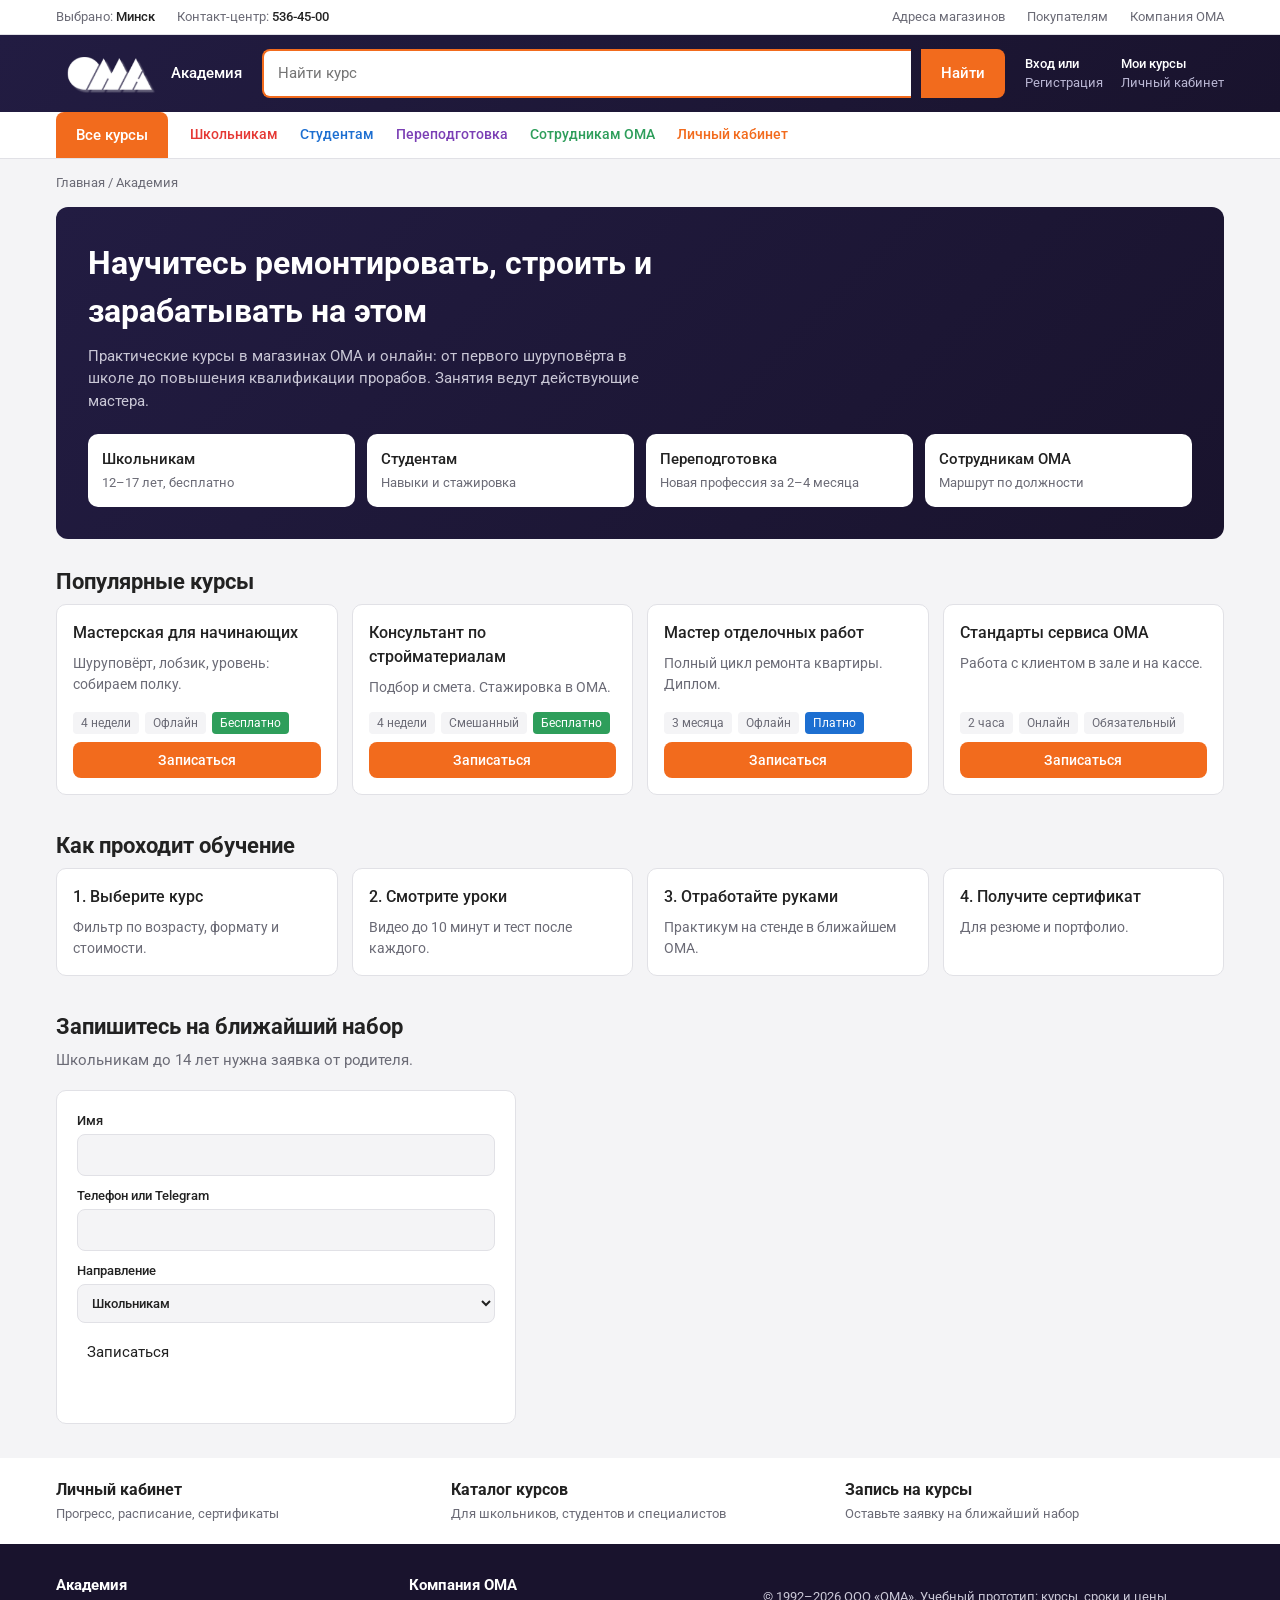
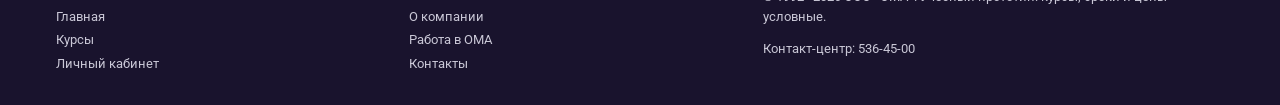
==== index.html @ 62670c57 "Add files via upload" ====
<!DOCTYPE html>
<html lang="ru">
<head>
<meta charset="utf-8">
<meta name="viewport" content="width=device-width, initial-scale=1, viewport-fit=cover">
<meta name="theme-color" content="#19132D">
<title>Главная · ОМА Академия</title>
<link href="https://fonts.googleapis.com/css2?family=Roboto:wght@400;500;700&display=swap" rel="stylesheet">
<link rel="stylesheet" href="style.css">
</head>
<body>
<div class="top"><div class="container"><span>Выбрано: <b>Минск</b></span><span>Контакт-центр: <b>536-45-00</b></span><a class="r" href="#">Адреса магазинов</a><a href="#">Покупателям</a><a href="#">Компания ОМА</a></div></div>
<div class="mid"><div class="container">
  <a class="logo" href="index.html" aria-label="ОМА Академия"><img src="logo.png" alt="ОМА"><span>Академия</span></a>
  <form class="search" role="search"><input id="q" type="search" placeholder="Найти курс" aria-label="Найти курс"><button type="submit">Найти</button></form>
  <div class="acc"><a href="cabinet.html"><b>Вход или</b>Регистрация</a><a href="cabinet.html"><b>Мои курсы</b>Личный кабинет</a></div>
</div></div>
<nav class="bar" aria-label="Разделы"><div class="container">
<a class="catalog" href="courses.html">Все курсы</a>
<a class="m red" href="courses.html?g=teen">Школьникам</a>
<a class="m blue" href="courses.html?g=student">Студентам</a>
<a class="m purple" href="courses.html?g=pro">Переподготовка</a>
<a class="m green" href="courses.html?g=team">Сотрудникам ОМА</a>
<a class="m dorange" href="cabinet.html">Личный кабинет</a></div></nav>


<main class="container">
<div class="crumbs"><a href="index.html">Главная</a> / <span>Академия</span></div>

 <div class="hero"><h1>Научитесь ремонтировать, строить и зарабатывать на этом</h1>
 <p>Практические курсы в магазинах ОМА и онлайн: от первого шуруповёрта в школе до повышения квалификации прорабов. Занятия ведут действующие мастера.</p>
 <div class="tiles">
  <a class="tile" href="courses.html?g=teen"><b>Школьникам</b><span>12–17 лет, бесплатно</span></a>
  <a class="tile" href="courses.html?g=student"><b>Студентам</b><span>Навыки и стажировка</span></a>
  <a class="tile" href="courses.html?g=pro"><b>Переподготовка</b><span>Новая профессия за 2–4 месяца</span></a>
  <a class="tile" href="courses.html?g=team"><b>Сотрудникам ОМА</b><span>Маршрут по должности</span></a>
 </div></div>
 <div class="sec"><h2 class="s">Популярные курсы</h2><div class="grid" id="popular"></div></div>
 <div class="sec"><h2 class="s">Как проходит обучение</h2><div class="grid">
  <div class="card"><h3>1. Выберите курс</h3><p>Фильтр по возрасту, формату и стоимости.</p></div>
  <div class="card"><h3>2. Смотрите уроки</h3><p>Видео до 10 минут и тест после каждого.</p></div>
  <div class="card"><h3>3. Отработайте руками</h3><p>Практикум на стенде в ближайшем ОМА.</p></div>
  <div class="card"><h3>4. Получите сертификат</h3><p>Для резюме и портфолио.</p></div></div></div>
 <div class="sec" id="apply"><h2 class="s">Запишитесь на ближайший набор</h2><p class="lead">Школьникам до 14 лет нужна заявка от родителя.</p>
  <form class="box" id="f" style="max-width:460px;padding:20px">
   <label>Имя<input required autocomplete="given-name"></label>
   <label>Телефон или Telegram<input required autocomplete="tel"></label>
   <label>Направление<select><option>Школьникам</option><option>Студентам</option><option>Переподготовка</option><option>Сотрудникам ОМА</option></select></label>
   <button class="btn" type="submit">Записаться</button><p class="note" id="note" role="status"></p></form></div>

</main>
<div class="promo"><div class="container">
 <a href="cabinet.html"><b>Личный кабинет</b><span>Прогресс, расписание, сертификаты</span></a>
 <a href="courses.html"><b>Каталог курсов</b><span>Для школьников, студентов и специалистов</span></a>
 <a href="index.html#apply"><b>Запись на курсы</b><span>Оставьте заявку на ближайший набор</span></a></div></div>
<footer><div class="container">
 <div><h3>Академия</h3><a href="index.html">Главная</a><a href="courses.html">Курсы</a><a href="cabinet.html">Личный кабинет</a></div>
 <div><h3>Компания ОМА</h3><a href="#">О компании</a><a href="#">Работа в ОМА</a><a href="#">Контакты</a></div>
 <div><p>© 1992–2026 ООО «ОМА». Учебный прототип: курсы, сроки и цены условные.</p><p>Контакт-центр: 536-45-00</p></div></div></footer>


<script src="config.js"></script>
<script src="data.js"></script>
<script src="auth.js"></script>
<script src="main.js"></script>
</body>
</html>
---- style.css ----
:root{--bg:#f4f4f6;--surface:#fff;--ink:#222;--muted:#6b6b76;--line:#e1e1e6;--brand:#19132d;--orange:#f26b1d;--orange-ink:#fff;--blue:#1d6fd1;--green:#2e9e5b;--red:#e53935;--purple:#7b3fb5;
box-sizing:border-box;padding-top:env(safe-area-inset-top,0px);padding-bottom:env(safe-area-inset-bottom,0px)}
@media (prefers-color-scheme:dark){:root:not([data-theme="light"]){--bg:#14121d;--surface:#1d1a2a;--ink:#eeeef2;--muted:#a09fb0;--line:#35314a;--blue:#5aa2f0;--green:#4cc486;--red:#ff6b66;--purple:#b98af0;color-scheme:dark}}
:root[data-theme="dark"]{--bg:#14121d;--surface:#1d1a2a;--ink:#eeeef2;--muted:#a09fb0;--line:#35314a;--blue:#5aa2f0;--green:#4cc486;--red:#ff6b66;--purple:#b98af0;color-scheme:dark}
html{scroll-padding-top:env(safe-area-inset-top,0px)}
*,*::before,*::after{box-sizing:border-box}
body{margin:0;background:var(--bg);color:var(--ink);font:400 15px/1.5 Roboto,Arial,sans-serif}
a{color:inherit;text-decoration:none}
:focus-visible{outline:3px solid var(--orange);outline-offset:2px}
.container{max-width:1200px;margin:0 auto;padding:0 16px}
.top{background:var(--surface);border-bottom:1px solid var(--line);font-size:13px;color:var(--muted)}
.top .container{display:flex;gap:22px;align-items:center;height:34px;overflow:hidden;white-space:nowrap}
.top b{color:var(--ink);font-weight:500}.top .r{margin-left:auto}
.mid{background:linear-gradient(135deg,#221c42,#19132d);color:#fff}.mid .acc{color:#b9b6d3}.mid .acc b{color:#fff}.mid .logo span{color:#fff}.logo img{display:block;height:48px;width:auto}
.mid .container{display:flex;align-items:center;gap:20px;padding-top:14px;padding-bottom:14px}
.logo{display:flex;align-items:center;gap:8px;font-weight:700;font-size:24px;color:var(--brand)}
@media (prefers-color-scheme:dark){:root:not([data-theme="light"]) .logo{color:#fff}}
.logo b{background:var(--orange);color:#fff;padding:0 10px;border-radius:6px;letter-spacing:1px}
.logo span{font-size:15px;font-weight:500;color:var(--muted)}
.search{flex:1;display:flex;min-width:0}
.search input{flex:1;min-width:0;font:inherit;padding:11px 14px;border:2px solid var(--orange);border-right:0;border-radius:8px 0 0 8px;background:var(--surface);color:var(--ink)}
.search button{border:0;background:var(--orange);color:var(--orange-ink);padding:0 20px;border-radius:0 8px 8px 0;font:500 15px Roboto,sans-serif;cursor:pointer}
.acc{display:flex;gap:18px;font-size:13px;color:var(--muted);white-space:nowrap}
.acc b{display:block;color:var(--ink);font-weight:500}
.bar{background:var(--surface);border-bottom:1px solid var(--line)}
.bar .container{display:flex;align-items:center;gap:22px;overflow-x:auto;white-space:nowrap}
.catalog{background:var(--orange);color:var(--orange-ink);font-weight:500;padding:12px 20px;border-radius:8px 8px 0 0}
.bar a.m{padding:12px 0;font-weight:500;font-size:14px}
.red{color:var(--red)}.blue{color:var(--blue)}.green{color:var(--green)}.purple{color:var(--purple)}.dorange{color:var(--orange)}
.crumbs{padding:14px 0;color:var(--muted);font-size:13px}.crumbs a:hover{color:var(--orange)}
.layout{display:grid;grid-template-columns:260px 1fr;gap:24px;align-items:start}
.box{background:var(--surface);border:1px solid var(--line);border-radius:10px;padding:16px;margin-bottom:16px}
.box h2{font-size:16px;margin:0 0 8px;font-weight:700}
.box button,.box a{display:block;width:100%;text-align:left;font:inherit;background:none;border:0;border-radius:6px;padding:8px 10px;cursor:pointer;color:var(--ink)}
.box button:hover,.box a:hover{color:var(--orange)}
.box button[aria-selected="true"]{background:var(--orange);color:var(--orange-ink);font-weight:500}
h1{font-size:28px;margin:0 0 4px;font-weight:700}
h2.s{font-size:22px;margin:0 0 6px}
.lead{color:var(--muted);margin:0 0 18px;max-width:46em}
.grid{display:grid;grid-template-columns:repeat(auto-fill,minmax(230px,1fr));gap:14px;margin-bottom:34px}
.card{background:var(--surface);border:1px solid var(--line);border-radius:10px;padding:16px;display:flex;flex-direction:column;gap:8px;transition:box-shadow .15s}
.card:hover{box-shadow:0 4px 16px rgba(25,19,45,.15)}
.card h3{font-size:16px;margin:0;font-weight:500}
.card p{margin:0;color:var(--muted);font-size:14px}
.meta{display:flex;gap:6px;flex-wrap:wrap;margin-top:auto;padding-top:6px}
.tag{font-size:12px;background:var(--bg);border-radius:4px;padding:2px 8px;color:var(--muted)}
.tag.f{background:var(--green);color:#fff}.tag.p{background:var(--blue);color:#fff}
.btn{display:inline-block;text-align:center;background:var(--orange);color:var(--orange-ink);font:500 14px Roboto,sans-serif;border:0;border-radius:8px;padding:10px 18px;cursor:pointer}
.btn.blue{background:var(--blue);color:#fff}
.split{display:grid;grid-template-columns:1fr 1fr;gap:16px;margin-bottom:34px}
.path{list-style:none;margin:10px 0 0;padding:0}
.path li{display:flex;gap:10px;align-items:center;padding:9px 0;border-top:1px solid var(--line)}
.path .d{width:18px;height:18px;border-radius:50%;border:2px solid var(--line);flex:none}
.done .d{background:var(--green);border-color:var(--green)}.now .d{border-color:var(--orange);background:var(--orange)}
.path .tag{margin-left:auto}
.bar2{height:8px;background:var(--line);border-radius:4px;overflow:hidden;margin-top:8px}.bar2 i{display:block;width:50%;height:100%;background:var(--green)}
form{display:grid;gap:10px}label{display:grid;gap:4px;font-size:13px;font-weight:500}
input,select{font:inherit;padding:10px;border:1px solid var(--line);border-radius:8px;background:var(--bg);color:var(--ink)}
.note{margin:0;color:var(--green);min-height:1.4em}
.promo{background:var(--surface);margin-top:30px;padding:20px 0}
.promo .container{display:grid;grid-template-columns:repeat(3,1fr);gap:16px}
.promo a{display:block}.promo b{display:block;font-size:16px}.promo span{color:var(--muted);font-size:13px}.promo a:hover b{color:var(--orange)}
footer{background:var(--brand);color:#c9c7d6;padding:30px 0;font-size:13px}
footer .container{display:grid;grid-template-columns:1fr 1fr 1.4fr;gap:24px}
footer h3{color:#fff;font-size:15px;margin:0 0 8px}footer a{display:block;padding:2px 0}footer a:hover{color:var(--orange)}
@media (max-width:860px){.layout,.split,footer .container,.promo .container{grid-template-columns:1fr}.acc,.top .r{display:none}.aside{display:flex;overflow-x:auto;gap:8px}.aside .box{margin:0;flex:none}}
.hero{background:linear-gradient(135deg,#221c42,#19132d);color:#fff;border-radius:12px;padding:32px;margin-bottom:26px}
.hero h1{font-size:32px;max-width:18em}.hero p{color:#c9c7d6;max-width:38em;margin:10px 0 0}
.tiles{display:grid;grid-template-columns:repeat(4,1fr);gap:12px;margin-top:22px}
.tile{background:var(--surface);color:var(--ink);border:0;border-radius:10px;padding:14px;text-align:left;cursor:pointer;font:inherit}
.tile b{display:block;font-weight:500}.tile span{font-size:13px;color:var(--muted)}.tile:hover b{color:var(--orange)}
.stats{display:grid;grid-template-columns:repeat(3,1fr);gap:14px;margin-bottom:16px}
.stat{background:var(--surface);border:1px solid var(--line);border-radius:10px;padding:16px}.stat b{display:block;font-size:28px}.stat span{color:var(--muted);font-size:13px}
.row{padding:10px 0;border-top:1px solid var(--line)}.row:first-of-type{border-top:0}.row div{display:flex;justify-content:space-between;gap:10px}
table{width:100%;border-collapse:collapse}td,th{text-align:left;padding:9px 6px;border-top:1px solid var(--line);font-size:14px}th{color:var(--muted);font-weight:500;border-top:0}
.box select{width:100%}.sec{margin-bottom:34px}[hidden]{display:none!important}
@media (max-width:860px){.tiles{grid-template-columns:1fr 1fr}.stats{grid-template-columns:1fr}.hero{padding:22px}.hero h1{font-size:24px}}
.tile{display:block}.box a[aria-selected="true"]{background:var(--orange);color:var(--orange-ink);font-weight:500}
dialog.auth{border:0;border-radius:12px;padding:0;width:min(420px,calc(100% - 24px));background:var(--surface);color:var(--ink)}
dialog.auth::backdrop{background:rgba(25,19,45,.65)}
.auth-tabs{display:flex;border-bottom:1px solid var(--line)}
.auth-tabs button{flex:1;padding:16px;border:0;border-bottom:3px solid transparent;background:none;font:500 15px Roboto,Arial,sans-serif;color:var(--muted);cursor:pointer}
.auth-tabs button[aria-selected="true"]{color:var(--ink);border-bottom-color:var(--orange)}
.auth-body{display:grid;gap:12px;padding:22px;position:relative}
.auth-x{position:absolute;top:-44px;right:10px;border:0;background:none;font-size:26px;line-height:1;color:var(--muted);cursor:pointer}
.auth-msg{margin:0;color:var(--muted);font-size:14px}.auth-msg:empty{display:none}
.auth-err{margin:0;min-height:1.3em;color:var(--red);font-size:14px}
label.chk{display:flex;align-items:flex-start;gap:8px;font-weight:400;font-size:13px}label.chk input{width:auto;margin-top:2px}
.btn[disabled]{opacity:.6;cursor:wait}
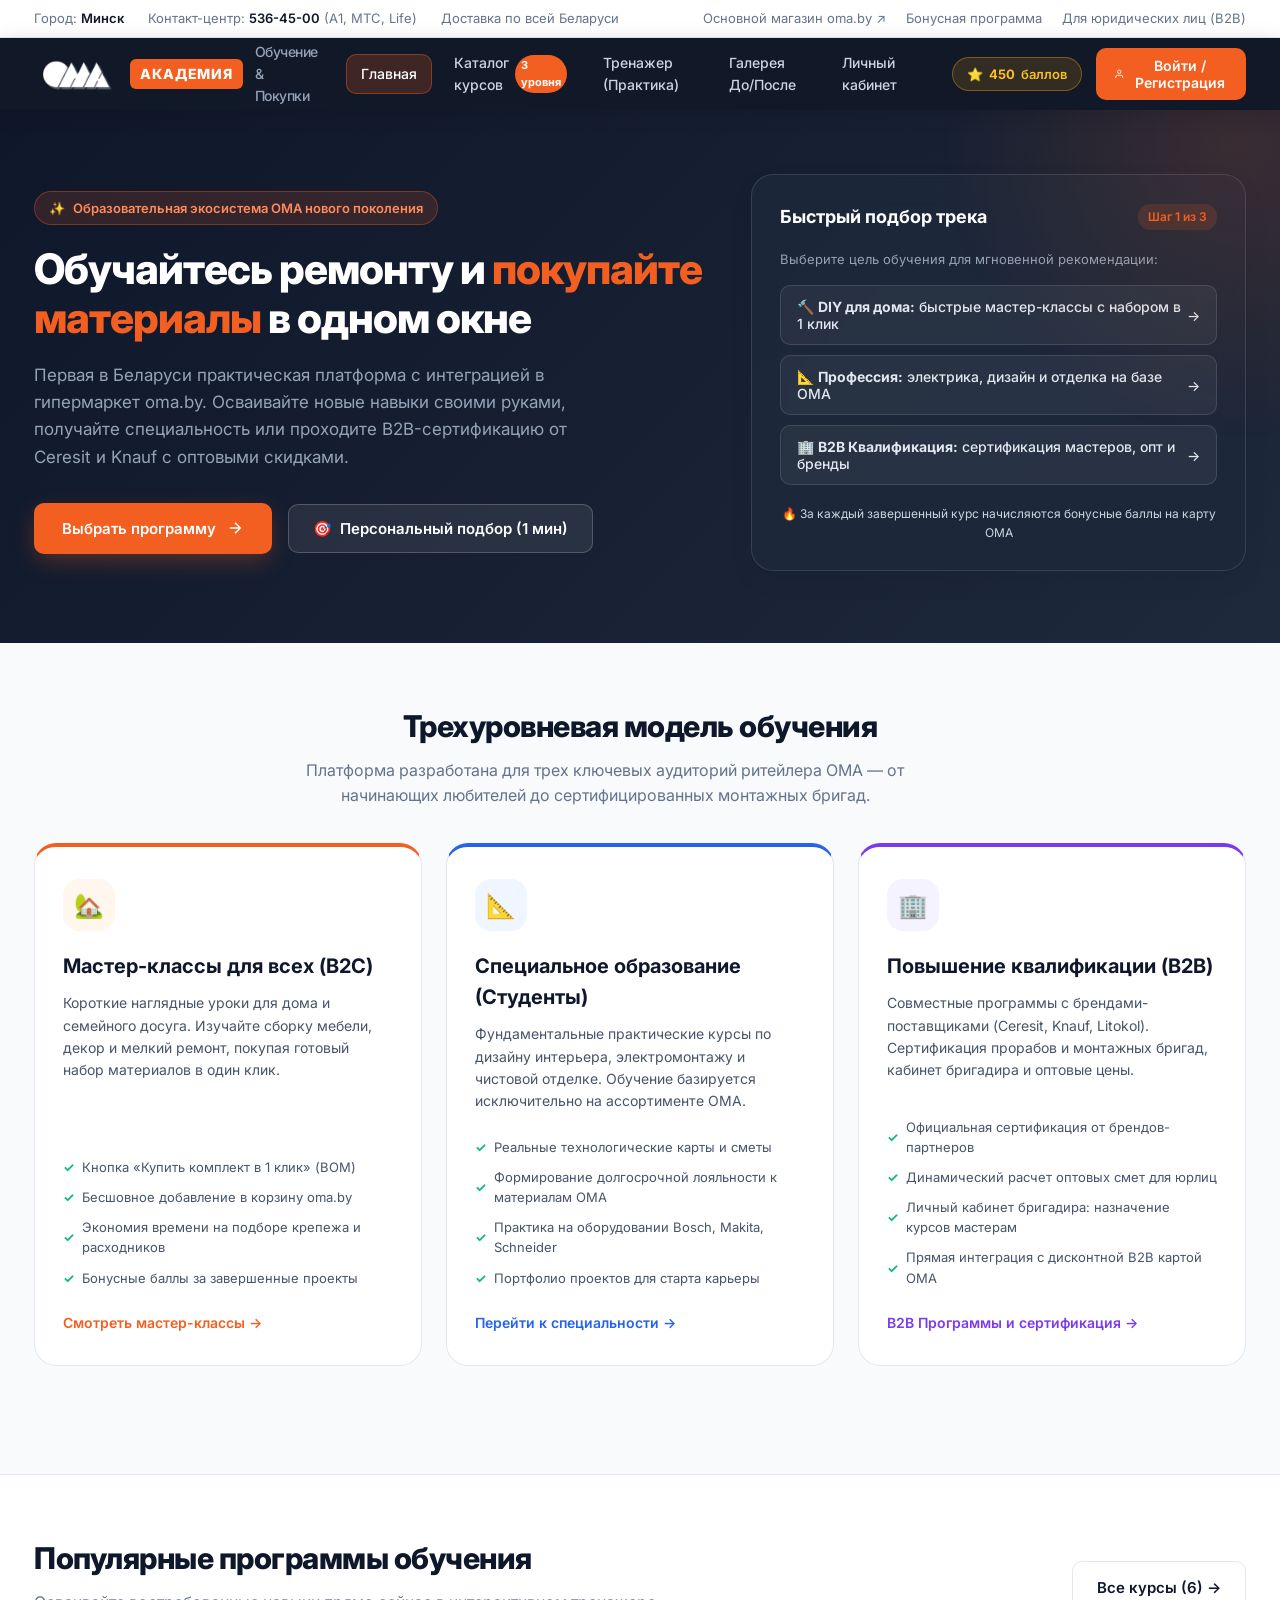
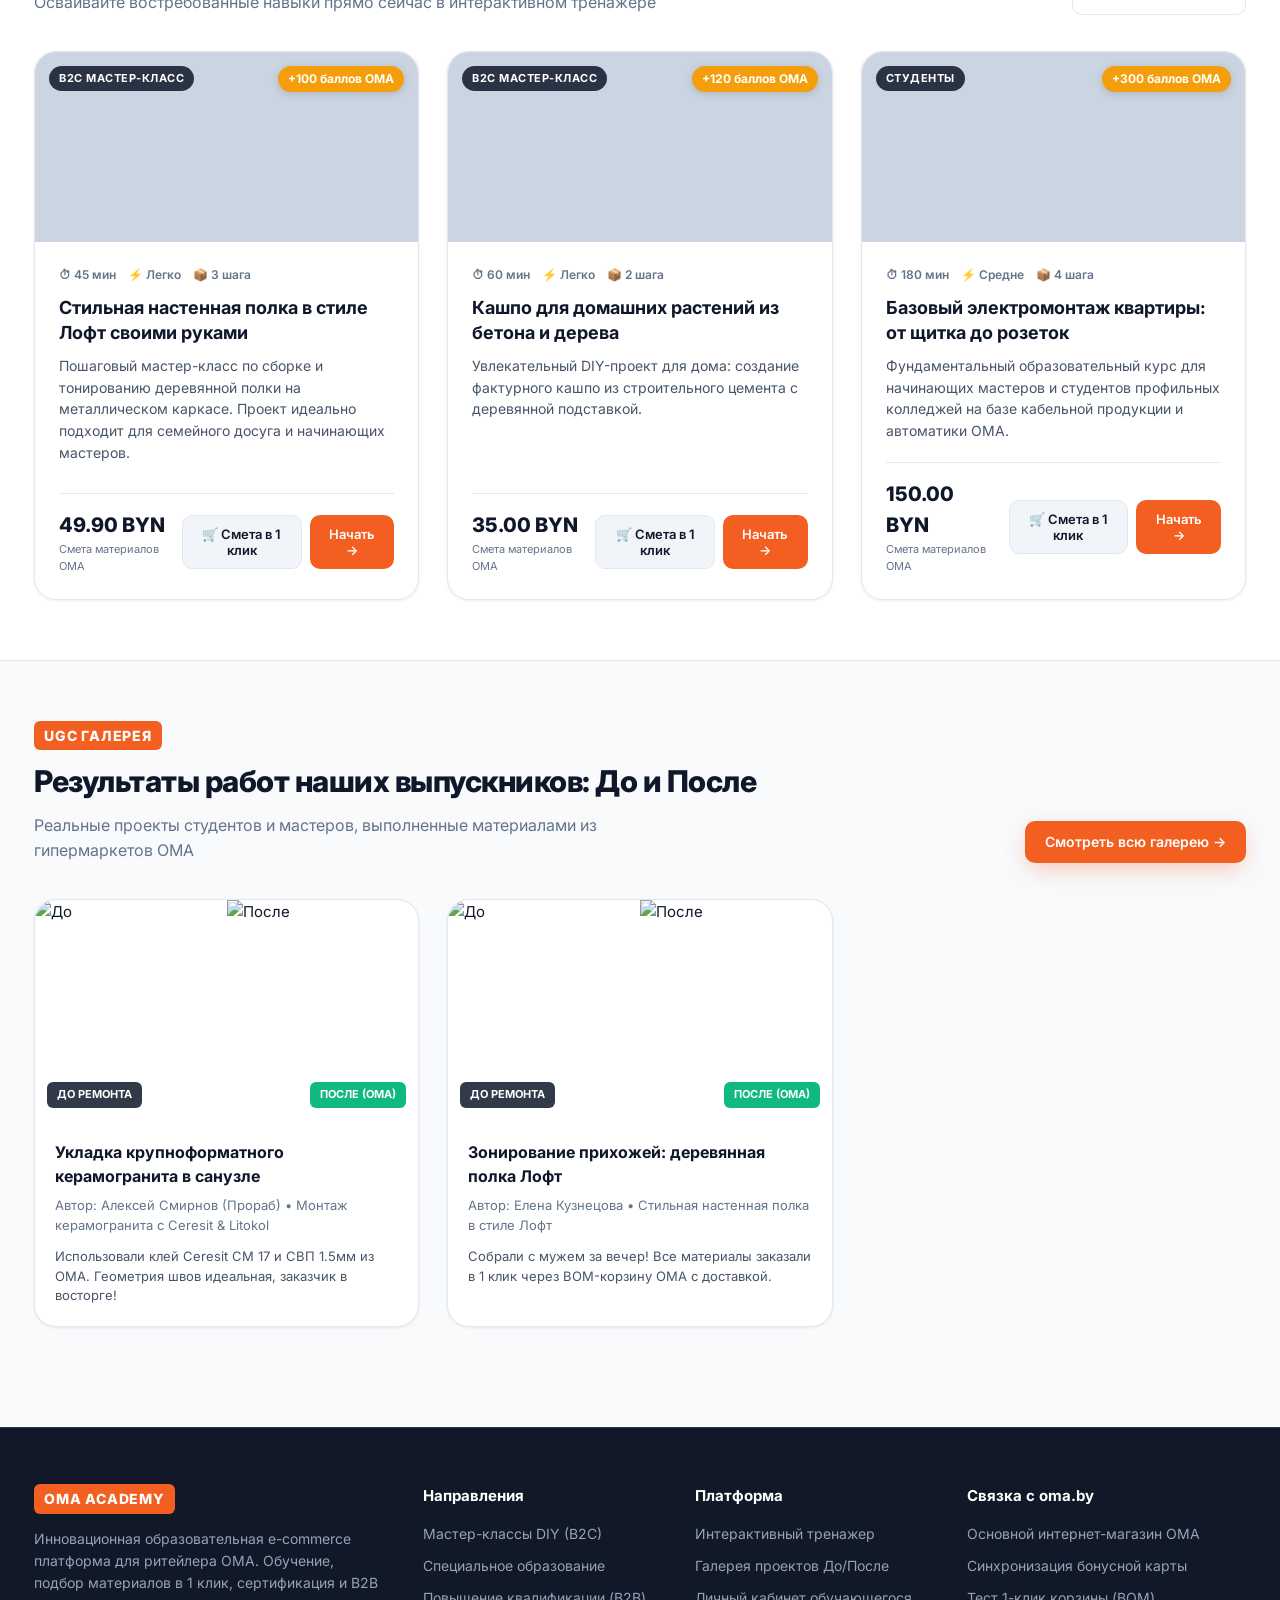
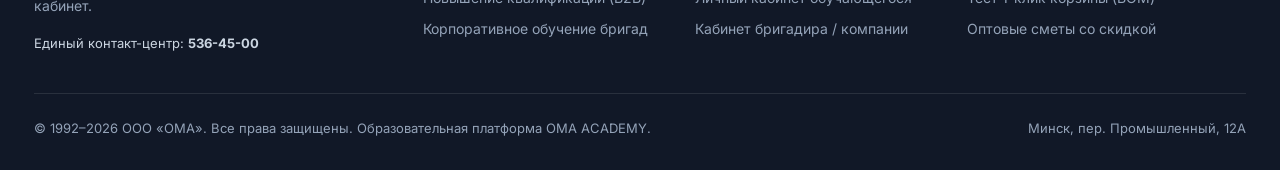
==== commit 18e9e418: "1.1.0" ====
--- a/index.html
+++ b/index.html
@@ -1,67 +1,332 @@
 <!DOCTYPE html>
 <html lang="ru">
 <head>
-<meta charset="utf-8">
-<meta name="viewport" content="width=device-width, initial-scale=1, viewport-fit=cover">
-<meta name="theme-color" content="#19132D">
-<title>Главная · ОМА Академия</title>
-<link href="https://fonts.googleapis.com/css2?family=Roboto:wght@400;500;700&display=swap" rel="stylesheet">
-<link rel="stylesheet" href="style.css">
+  <meta charset="utf-8">
+  <meta name="viewport" content="width=device-width, initial-scale=1, viewport-fit=cover">
+  <title>OMA ACADEMY — Образовательная e-commerce платформа гипермаркета ОМА</title>
+  <link rel="stylesheet" href="style.css">
 </head>
 <body>
-<div class="top"><div class="container"><span>Выбрано: <b>Минск</b></span><span>Контакт-центр: <b>536-45-00</b></span><a class="r" href="#">Адреса магазинов</a><a href="#">Покупателям</a><a href="#">Компания ОМА</a></div></div>
-<div class="mid"><div class="container">
-  <a class="logo" href="index.html" aria-label="ОМА Академия"><img src="logo.png" alt="ОМА"><span>Академия</span></a>
-  <form class="search" role="search"><input id="q" type="search" placeholder="Найти курс" aria-label="Найти курс"><button type="submit">Найти</button></form>
-  <div class="acc"><a href="cabinet.html"><b>Вход или</b>Регистрация</a><a href="cabinet.html"><b>Мои курсы</b>Личный кабинет</a></div>
-</div></div>
-<nav class="bar" aria-label="Разделы"><div class="container">
-<a class="catalog" href="courses.html">Все курсы</a>
-<a class="m red" href="courses.html?g=teen">Школьникам</a>
-<a class="m blue" href="courses.html?g=student">Студентам</a>
-<a class="m purple" href="courses.html?g=pro">Переподготовка</a>
-<a class="m green" href="courses.html?g=team">Сотрудникам ОМА</a>
-<a class="m dorange" href="cabinet.html">Личный кабинет</a></div></nav>
-
-
-<main class="container">
-<div class="crumbs"><a href="index.html">Главная</a> / <span>Академия</span></div>
-
- <div class="hero"><h1>Научитесь ремонтировать, строить и зарабатывать на этом</h1>
- <p>Практические курсы в магазинах ОМА и онлайн: от первого шуруповёрта в школе до повышения квалификации прорабов. Занятия ведут действующие мастера.</p>
- <div class="tiles">
-  <a class="tile" href="courses.html?g=teen"><b>Школьникам</b><span>12–17 лет, бесплатно</span></a>
-  <a class="tile" href="courses.html?g=student"><b>Студентам</b><span>Навыки и стажировка</span></a>
-  <a class="tile" href="courses.html?g=pro"><b>Переподготовка</b><span>Новая профессия за 2–4 месяца</span></a>
-  <a class="tile" href="courses.html?g=team"><b>Сотрудникам ОМА</b><span>Маршрут по должности</span></a>
- </div></div>
- <div class="sec"><h2 class="s">Популярные курсы</h2><div class="grid" id="popular"></div></div>
- <div class="sec"><h2 class="s">Как проходит обучение</h2><div class="grid">
-  <div class="card"><h3>1. Выберите курс</h3><p>Фильтр по возрасту, формату и стоимости.</p></div>
-  <div class="card"><h3>2. Смотрите уроки</h3><p>Видео до 10 минут и тест после каждого.</p></div>
-  <div class="card"><h3>3. Отработайте руками</h3><p>Практикум на стенде в ближайшем ОМА.</p></div>
-  <div class="card"><h3>4. Получите сертификат</h3><p>Для резюме и портфолио.</p></div></div></div>
- <div class="sec" id="apply"><h2 class="s">Запишитесь на ближайший набор</h2><p class="lead">Школьникам до 14 лет нужна заявка от родителя.</p>
-  <form class="box" id="f" style="max-width:460px;padding:20px">
-   <label>Имя<input required autocomplete="given-name"></label>
-   <label>Телефон или Telegram<input required autocomplete="tel"></label>
-   <label>Направление<select><option>Школьникам</option><option>Студентам</option><option>Переподготовка</option><option>Сотрудникам ОМА</option></select></label>
-   <button class="btn" type="submit">Записаться</button><p class="note" id="note" role="status"></p></form></div>
-
-</main>
-<div class="promo"><div class="container">
- <a href="cabinet.html"><b>Личный кабинет</b><span>Прогресс, расписание, сертификаты</span></a>
- <a href="courses.html"><b>Каталог курсов</b><span>Для школьников, студентов и специалистов</span></a>
- <a href="index.html#apply"><b>Запись на курсы</b><span>Оставьте заявку на ближайший набор</span></a></div></div>
-<footer><div class="container">
- <div><h3>Академия</h3><a href="index.html">Главная</a><a href="courses.html">Курсы</a><a href="cabinet.html">Личный кабинет</a></div>
- <div><h3>Компания ОМА</h3><a href="#">О компании</a><a href="#">Работа в ОМА</a><a href="#">Контакты</a></div>
- <div><p>© 1992–2026 ООО «ОМА». Учебный прототип: курсы, сроки и цены условные.</p><p>Контакт-центр: 536-45-00</p></div></div></footer>
-
-
-<script src="config.js"></script>
-<script src="data.js"></script>
-<script src="auth.js"></script>
-<script src="main.js"></script>
+
+  <!-- Верхняя сервисная полоса ОМА -->
+  <div class="oma-topbar">
+    <div class="container">
+      <div class="oma-topbar-left">
+        <span>Город: <b>Минск</b></span>
+        <span>Контакт-центр: <b>536-45-00</b> (А1, МТС, Life)</span>
+        <span>Доставка по всей Беларуси</span>
+      </div>
+      <div class="oma-topbar-right">
+        <a href="https://oma.by" target="_blank">Основной магазин oma.by ↗</a>
+        <a href="cabinet.html?tab=points">Бонусная программа</a>
+        <a href="cabinet.html?tab=b2b">Для юридических лиц (B2B)</a>
+      </div>
+    </div>
+  </div>
+
+  <!-- Главная шапка в стиле Яндекс Практикум -->
+  <header class="site-header">
+    <div class="container">
+      <div class="header-inner">
+        <!-- Логотип ОМА АКАДЕМИЯ -->
+        <a class="brand-logo" href="index.html">
+          <img src="logo.png" alt="ОМА" style="height:38px;width:auto;border-radius:4px">
+          <span class="brand-badge">АКАДЕМИЯ</span>
+          <span class="brand-sub">Обучение & Покупки</span>
+        </a>
+
+        <!-- Навигация -->
+        <nav class="main-nav">
+          <a class="nav-link active" href="index.html">Главная</a>
+          <a class="nav-link" href="courses.html">
+            Каталог курсов
+            <span class="nav-badge-pill">3 уровня</span>
+          </a>
+          <a class="nav-link" href="learn.html?id=1">Тренажер (Практика)</a>
+          <a class="nav-link" href="gallery.html">Галерея До/После</a>
+          <a class="nav-link" href="cabinet.html">Личный кабинет</a>
+        </nav>
+
+        <!-- Баллы ОМА и Профиль пользователя -->
+        <div class="header-actions">
+          <div id="header-points-slot"></div>
+          <div id="header-auth-slot"></div>
+        </div>
+      </div>
+    </div>
+  </header>
+
+  <!-- Герой-баннер в стиле Яндекс Практикум с акцентами ОМА -->
+  <section class="practicum-hero">
+    <div class="container">
+      <div class="hero-grid">
+        <div>
+          <div class="hero-tag">
+            <span>✨</span> Образовательная экосистема ОМА нового поколения
+          </div>
+          <h1 class="hero-title">
+            Обучайтесь ремонту и <span>покупайте материалы</span> в одном окне
+          </h1>
+          <p class="hero-description">
+            Первая в Беларуси практическая платформа с интеграцией в гипермаркет oma.by. Осваивайте новые навыки своими руками, получайте специальность или проходите B2B-сертификацию от Ceresit и Knauf с оптовыми скидками.
+          </p>
+          <div class="hero-cta-group">
+            <a href="courses.html" class="btn-primary">
+              Выбрать программу
+              <svg width="18" height="18" viewBox="0 0 24 24" fill="none" stroke="currentColor" stroke-width="2"><path d="M5 12h14M12 5l7 7-7 7"/></svg>
+            </a>
+            <button class="btn-secondary" onclick="window.OmaApp.ui.openOnboardingModal()">
+              <span>🎯</span> Персональный подбор (1 мин)
+            </button>
+          </div>
+        </div>
+
+        <!-- Интерактивный виджет быстрого старта -->
+        <div class="hero-onboarding-widget">
+          <div class="widget-header">
+            <div class="widget-title">Быстрый подбор трека</div>
+            <span class="widget-step-count">Шаг 1 из 3</span>
+          </div>
+          <p style="font-size:13px;color:#94a3b8;margin-bottom:16px">Выберите цель обучения для мгновенной рекомендации:</p>
+          <div class="onboarding-options">
+            <button class="onboard-btn" onclick="location.href='courses.html?g=teen'">
+              <span>🔨 <b>DIY для дома:</b> быстрые мастер-классы с набором в 1 клик</span>
+              <span>→</span>
+            </button>
+            <button class="onboard-btn" onclick="location.href='courses.html?g=student'">
+              <span>📐 <b>Профессия:</b> электрика, дизайн и отделка на базе ОМА</span>
+              <span>→</span>
+            </button>
+            <button class="onboard-btn" onclick="location.href='courses.html?g=pro'">
+              <span>🏢 <b>B2B Квалификация:</b> сертификация мастеров, опт и бренды</span>
+              <span>→</span>
+            </button>
+          </div>
+          <div style="font-size:12px;color:#cbd5e1;text-align:center">
+            🔥 За каждый завершенный курс начисляются бонусные баллы на карту ОМА
+          </div>
+        </div>
+      </div>
+    </div>
+  </section>
+
+  <!-- 3 Направления обучения (По Техническому заданию) -->
+  <section class="section">
+    <div class="container">
+      <div class="section-head" style="text-align:center;max-width:720px;margin-left:auto;margin-right:auto">
+        <h2 class="section-title">Трехуровневая модель обучения</h2>
+        <p class="section-subtitle">
+          Платформа разработана для трех ключевых аудиторий ритейлера ОМА — от начинающих любителей до сертифицированных монтажных бригад.
+        </p>
+      </div>
+
+      <div class="tracks-grid">
+        <!-- Направление 1: B2C -->
+        <div class="track-card b2c">
+          <div class="track-icon">🏡</div>
+          <h3 class="track-title">Мастер-классы для всех (B2C)</h3>
+          <p class="track-desc">
+            Короткие наглядные уроки для дома и семейного досуга. Изучайте сборку мебели, декор и мелкий ремонт, покупая готовый набор материалов в один клик.
+          </p>
+          <ul class="track-features">
+            <li>Кнопка «Купить комплект в 1 клик» (BOM)</li>
+            <li>Бесшовное добавление в корзину oma.by</li>
+            <li>Экономия времени на подборе крепежа и расходников</li>
+            <li>Бонусные баллы за завершенные проекты</li>
+          </ul>
+          <a class="track-link" href="courses.html?g=teen">Смотреть мастер-классы →</a>
+        </div>
+
+        <!-- Направление 2: Студенты -->
+        <div class="track-card students">
+          <div class="track-icon">📐</div>
+          <h3 class="track-title">Специальное образование (Студенты)</h3>
+          <p class="track-desc">
+            Фундаментальные практические курсы по дизайну интерьера, электромонтажу и чистовой отделке. Обучение базируется исключительно на ассортименте ОМА.
+          </p>
+          <ul class="track-features">
+            <li>Реальные технологические карты и сметы</li>
+            <li>Формирование долгосрочной лояльности к материалам ОМА</li>
+            <li>Практика на оборудовании Bosch, Makita, Schneider</li>
+            <li>Портфолио проектов для старта карьеры</li>
+          </ul>
+          <a class="track-link" href="courses.html?g=student" style="color:var(--oma-blue)">Перейти к специальности →</a>
+        </div>
+
+        <!-- Направление 3: B2B Профессионалы -->
+        <div class="track-card b2b">
+          <div class="track-icon">🏢</div>
+          <h3 class="track-title">Повышение квалификации (B2B)</h3>
+          <p class="track-desc">
+            Совместные программы с брендами-поставщиками (Ceresit, Knauf, Litokol). Сертификация прорабов и монтажных бригад, кабинет бригадира и оптовые цены.
+          </p>
+          <ul class="track-features">
+            <li>Официальная сертификация от брендов-партнеров</li>
+            <li>Динамический расчет оптовых смет для юрлиц</li>
+            <li>Личный кабинет бригадира: назначение курсов мастерам</li>
+            <li>Прямая интеграция с дисконтной B2B картой ОМА</li>
+          </ul>
+          <a class="track-link" href="courses.html?g=pro" style="color:var(--oma-purple)">B2B Программы и сертификация →</a>
+        </div>
+      </div>
+    </div>
+  </section>
+
+  <!-- Интерактивная витрина популярных курсов -->
+  <section class="section section-alt">
+    <div class="container">
+      <div class="section-head" style="display:flex;justify-content:space-between;align-items:flex-end">
+        <div>
+          <h2 class="section-title">Популярные программы обучения</h2>
+          <p class="section-subtitle">Осваивайте востребованные навыки прямо сейчас в интерактивном тренажере</p>
+        </div>
+        <a href="courses.html" class="btn-secondary" style="color:var(--text-main);background:#fff;border-color:var(--border)">
+          Все курсы (6) →
+        </a>
+      </div>
+
+      <div class="courses-grid" id="featured-courses">
+        <!-- Генерируется из AppData -->
+      </div>
+    </div>
+  </section>
+
+  <!-- Социальное доказательство: UGC Галерея До/После -->
+  <section class="section">
+    <div class="container">
+      <div class="section-head" style="display:flex;justify-content:space-between;align-items:flex-end">
+        <div>
+          <span class="brand-badge" style="margin-bottom:8px;display:inline-block">UGC ГАЛЕРЕЯ</span>
+          <h2 class="section-title">Результаты работ наших выпускников: До и После</h2>
+          <p class="section-subtitle">Реальные проекты студентов и мастеров, выполненные материалами из гипермаркетов ОМА</p>
+        </div>
+        <a href="gallery.html" class="btn-primary" style="padding:10px 20px;font-size:14px">
+          Смотреть всю галерею →
+        </a>
+      </div>
+
+      <div class="gallery-grid" id="home-gallery-preview">
+        <!-- Карточки галереи -->
+      </div>
+    </div>
+  </section>
+
+  <!-- Футер -->
+  <footer class="site-footer">
+    <div class="container">
+      <div class="footer-grid">
+        <div class="footer-col">
+          <div class="brand-logo" style="margin-bottom:14px">
+            <span class="brand-badge">OMA ACADEMY</span>
+          </div>
+          <p style="font-size:14px;line-height:1.6;margin-bottom:16px">
+            Инновационная образовательная e-commerce платформа для ритейлера ОМА. Обучение, подбор материалов в 1 клик, сертификация и B2B кабинет.
+          </p>
+          <div style="font-size:13px;color:#cbd5e1">
+            Единый контакт-центр: <b>536-45-00</b>
+          </div>
+        </div>
+        <div class="footer-col">
+          <h4>Направления</h4>
+          <ul class="footer-links">
+            <li><a href="courses.html?g=teen">Мастер-классы DIY (B2C)</a></li>
+            <li><a href="courses.html?g=student">Специальное образование</a></li>
+            <li><a href="courses.html?g=pro">Повышение квалификации (B2B)</a></li>
+            <li><a href="courses.html?g=team">Корпоративное обучение бригад</a></li>
+          </ul>
+        </div>
+        <div class="footer-col">
+          <h4>Платформа</h4>
+          <ul class="footer-links">
+            <li><a href="learn.html?id=1">Интерактивный тренажер</a></li>
+            <li><a href="gallery.html">Галерея проектов До/После</a></li>
+            <li><a href="cabinet.html">Личный кабинет обучающегося</a></li>
+            <li><a href="cabinet.html?tab=b2b">Кабинет бригадира / компании</a></li>
+          </ul>
+        </div>
+        <div class="footer-col">
+          <h4>Связка с oma.by</h4>
+          <ul class="footer-links">
+            <li><a href="https://oma.by" target="_blank">Основной интернет-магазин ОМА</a></li>
+            <li><a href="cabinet.html?tab=points">Синхронизация бонусной карты</a></li>
+            <li><a href="#" onclick="window.OmaApp.ui.openBomModal(1);return false">Тест 1-клик корзины (BOM)</a></li>
+            <li><a href="courses.html">Оптовые сметы со скидкой</a></li>
+          </ul>
+        </div>
+      </div>
+      <div class="footer-bottom">
+        <div>© 1992–2026 ООО «ОМА». Все права защищены. Образовательная платформа OMA ACADEMY.</div>
+        <div>Минск, пер. Промышленный, 12А</div>
+      </div>
+    </div>
+  </footer>
+
+  <script src="config.js"></script>
+  <script src="app.js"></script>
+  <script src="auth.js"></script>
+  <script>
+    document.addEventListener('DOMContentLoaded', async function () {
+      // Загрузка популярных курсов
+      var projects = await window.OmaApp.data.getProjects();
+      var container = document.getElementById('featured-courses');
+      if (container) {
+        container.innerHTML = '';
+        projects.slice(0, 3).forEach(function (p) {
+          var audLabel = p.audience === 'teen' ? 'B2C Мастер-класс' : (p.audience === 'student' ? 'Студенты' : 'B2B Сертификация');
+          var card = document.createElement('div');
+          card.className = 'course-card';
+          card.innerHTML =
+            '<div class="course-cover" style="background-image:url(\'' + p.imageUrl + '\')">' +
+              '<span class="course-cover-badge">' + audLabel + '</span>' +
+              '<span class="course-points-tag">+' + p.pointsReward + ' баллов ОМА</span>' +
+            '</div>' +
+            '<div class="course-body">' +
+              '<div class="course-meta">' +
+                '<span class="meta-item">⏱ ' + p.durationMin + ' мин</span>' +
+                '<span class="meta-item">⚡ ' + p.difficulty + '</span>' +
+                '<span class="meta-item">📦 ' + (p.stepsCount || 3) + ' шага</span>' +
+              '</div>' +
+              '<h3 class="course-name">' + p.title + '</h3>' +
+              '<p class="course-desc">' + p.description + '</p>' +
+              '<div class="course-footer">' +
+                '<div class="price-block">' +
+                  '<div class="price-val">' + p.price.toFixed(2) + ' BYN</div>' +
+                  '<div class="price-sub">Смета материалов ОМА</div>' +
+                '</div>' +
+                '<div class="card-actions">' +
+                  '<button class="btn-bom-kit" onclick="window.OmaApp.ui.openBomModal(' + p.id + ')">🛒 Смета в 1 клик</button>' +
+                  '<button class="btn-learn" onclick="location.href=\'learn.html?id=' + p.id + '\'">Начать →</button>' +
+                '</div>' +
+              '</div>' +
+            '</div>';
+          container.appendChild(card);
+        });
+      }
+
+      // Загрузка превью галереи
+      var gallery = await window.OmaApp.data.getGallery();
+      var gContainer = document.getElementById('home-gallery-preview');
+      if (gContainer) {
+        gContainer.innerHTML = '';
+        gallery.slice(0, 2).forEach(function (g) {
+          var card = document.createElement('div');
+          card.className = 'gallery-card';
+          card.innerHTML =
+            '<div class="compare-box">' +
+              '<img class="compare-img" src="' + g.beforeUrl + '" alt="До">' +
+              '<span class="compare-badge badge-before">ДО РЕМОНТА</span>' +
+              '<img class="compare-img" src="' + g.afterUrl + '" alt="После">' +
+              '<span class="compare-badge badge-after">ПОСЛЕ (ОМА)</span>' +
+            '</div>' +
+            '<div class="gallery-info">' +
+              '<h4 class="gallery-title">' + g.title + '</h4>' +
+              '<div class="gallery-author">Автор: ' + g.userName + ' • ' + g.projectTitle + '</div>' +
+              '<p style="font-size:13px;color:var(--text-secondary);line-height:1.5">' + g.description + '</p>' +
+            '</div>';
+          gContainer.appendChild(card);
+        });
+      }
+    });
+  </script>
 </body>
 </html>
--- a/style.css
+++ b/style.css
@@ -1,89 +1,1506 @@
-:root{--bg:#f4f4f6;--surface:#fff;--ink:#222;--muted:#6b6b76;--line:#e1e1e6;--brand:#19132d;--orange:#f26b1d;--orange-ink:#fff;--blue:#1d6fd1;--green:#2e9e5b;--red:#e53935;--purple:#7b3fb5;
-box-sizing:border-box;padding-top:env(safe-area-inset-top,0px);padding-bottom:env(safe-area-inset-bottom,0px)}
-@media (prefers-color-scheme:dark){:root:not([data-theme="light"]){--bg:#14121d;--surface:#1d1a2a;--ink:#eeeef2;--muted:#a09fb0;--line:#35314a;--blue:#5aa2f0;--green:#4cc486;--red:#ff6b66;--purple:#b98af0;color-scheme:dark}}
-:root[data-theme="dark"]{--bg:#14121d;--surface:#1d1a2a;--ink:#eeeef2;--muted:#a09fb0;--line:#35314a;--blue:#5aa2f0;--green:#4cc486;--red:#ff6b66;--purple:#b98af0;color-scheme:dark}
-html{scroll-padding-top:env(safe-area-inset-top,0px)}
-*,*::before,*::after{box-sizing:border-box}
-body{margin:0;background:var(--bg);color:var(--ink);font:400 15px/1.5 Roboto,Arial,sans-serif}
-a{color:inherit;text-decoration:none}
-:focus-visible{outline:3px solid var(--orange);outline-offset:2px}
-.container{max-width:1200px;margin:0 auto;padding:0 16px}
-.top{background:var(--surface);border-bottom:1px solid var(--line);font-size:13px;color:var(--muted)}
-.top .container{display:flex;gap:22px;align-items:center;height:34px;overflow:hidden;white-space:nowrap}
-.top b{color:var(--ink);font-weight:500}.top .r{margin-left:auto}
-.mid{background:linear-gradient(135deg,#221c42,#19132d);color:#fff}.mid .acc{color:#b9b6d3}.mid .acc b{color:#fff}.mid .logo span{color:#fff}.logo img{display:block;height:48px;width:auto}
-.mid .container{display:flex;align-items:center;gap:20px;padding-top:14px;padding-bottom:14px}
-.logo{display:flex;align-items:center;gap:8px;font-weight:700;font-size:24px;color:var(--brand)}
-@media (prefers-color-scheme:dark){:root:not([data-theme="light"]) .logo{color:#fff}}
-.logo b{background:var(--orange);color:#fff;padding:0 10px;border-radius:6px;letter-spacing:1px}
-.logo span{font-size:15px;font-weight:500;color:var(--muted)}
-.search{flex:1;display:flex;min-width:0}
-.search input{flex:1;min-width:0;font:inherit;padding:11px 14px;border:2px solid var(--orange);border-right:0;border-radius:8px 0 0 8px;background:var(--surface);color:var(--ink)}
-.search button{border:0;background:var(--orange);color:var(--orange-ink);padding:0 20px;border-radius:0 8px 8px 0;font:500 15px Roboto,sans-serif;cursor:pointer}
-.acc{display:flex;gap:18px;font-size:13px;color:var(--muted);white-space:nowrap}
-.acc b{display:block;color:var(--ink);font-weight:500}
-.bar{background:var(--surface);border-bottom:1px solid var(--line)}
-.bar .container{display:flex;align-items:center;gap:22px;overflow-x:auto;white-space:nowrap}
-.catalog{background:var(--orange);color:var(--orange-ink);font-weight:500;padding:12px 20px;border-radius:8px 8px 0 0}
-.bar a.m{padding:12px 0;font-weight:500;font-size:14px}
-.red{color:var(--red)}.blue{color:var(--blue)}.green{color:var(--green)}.purple{color:var(--purple)}.dorange{color:var(--orange)}
-.crumbs{padding:14px 0;color:var(--muted);font-size:13px}.crumbs a:hover{color:var(--orange)}
-.layout{display:grid;grid-template-columns:260px 1fr;gap:24px;align-items:start}
-.box{background:var(--surface);border:1px solid var(--line);border-radius:10px;padding:16px;margin-bottom:16px}
-.box h2{font-size:16px;margin:0 0 8px;font-weight:700}
-.box button,.box a{display:block;width:100%;text-align:left;font:inherit;background:none;border:0;border-radius:6px;padding:8px 10px;cursor:pointer;color:var(--ink)}
-.box button:hover,.box a:hover{color:var(--orange)}
-.box button[aria-selected="true"]{background:var(--orange);color:var(--orange-ink);font-weight:500}
-h1{font-size:28px;margin:0 0 4px;font-weight:700}
-h2.s{font-size:22px;margin:0 0 6px}
-.lead{color:var(--muted);margin:0 0 18px;max-width:46em}
-.grid{display:grid;grid-template-columns:repeat(auto-fill,minmax(230px,1fr));gap:14px;margin-bottom:34px}
-.card{background:var(--surface);border:1px solid var(--line);border-radius:10px;padding:16px;display:flex;flex-direction:column;gap:8px;transition:box-shadow .15s}
-.card:hover{box-shadow:0 4px 16px rgba(25,19,45,.15)}
-.card h3{font-size:16px;margin:0;font-weight:500}
-.card p{margin:0;color:var(--muted);font-size:14px}
-.meta{display:flex;gap:6px;flex-wrap:wrap;margin-top:auto;padding-top:6px}
-.tag{font-size:12px;background:var(--bg);border-radius:4px;padding:2px 8px;color:var(--muted)}
-.tag.f{background:var(--green);color:#fff}.tag.p{background:var(--blue);color:#fff}
-.btn{display:inline-block;text-align:center;background:var(--orange);color:var(--orange-ink);font:500 14px Roboto,sans-serif;border:0;border-radius:8px;padding:10px 18px;cursor:pointer}
-.btn.blue{background:var(--blue);color:#fff}
-.split{display:grid;grid-template-columns:1fr 1fr;gap:16px;margin-bottom:34px}
-.path{list-style:none;margin:10px 0 0;padding:0}
-.path li{display:flex;gap:10px;align-items:center;padding:9px 0;border-top:1px solid var(--line)}
-.path .d{width:18px;height:18px;border-radius:50%;border:2px solid var(--line);flex:none}
-.done .d{background:var(--green);border-color:var(--green)}.now .d{border-color:var(--orange);background:var(--orange)}
-.path .tag{margin-left:auto}
-.bar2{height:8px;background:var(--line);border-radius:4px;overflow:hidden;margin-top:8px}.bar2 i{display:block;width:50%;height:100%;background:var(--green)}
-form{display:grid;gap:10px}label{display:grid;gap:4px;font-size:13px;font-weight:500}
-input,select{font:inherit;padding:10px;border:1px solid var(--line);border-radius:8px;background:var(--bg);color:var(--ink)}
-.note{margin:0;color:var(--green);min-height:1.4em}
-.promo{background:var(--surface);margin-top:30px;padding:20px 0}
-.promo .container{display:grid;grid-template-columns:repeat(3,1fr);gap:16px}
-.promo a{display:block}.promo b{display:block;font-size:16px}.promo span{color:var(--muted);font-size:13px}.promo a:hover b{color:var(--orange)}
-footer{background:var(--brand);color:#c9c7d6;padding:30px 0;font-size:13px}
-footer .container{display:grid;grid-template-columns:1fr 1fr 1.4fr;gap:24px}
-footer h3{color:#fff;font-size:15px;margin:0 0 8px}footer a{display:block;padding:2px 0}footer a:hover{color:var(--orange)}
-@media (max-width:860px){.layout,.split,footer .container,.promo .container{grid-template-columns:1fr}.acc,.top .r{display:none}.aside{display:flex;overflow-x:auto;gap:8px}.aside .box{margin:0;flex:none}}
-.hero{background:linear-gradient(135deg,#221c42,#19132d);color:#fff;border-radius:12px;padding:32px;margin-bottom:26px}
-.hero h1{font-size:32px;max-width:18em}.hero p{color:#c9c7d6;max-width:38em;margin:10px 0 0}
-.tiles{display:grid;grid-template-columns:repeat(4,1fr);gap:12px;margin-top:22px}
-.tile{background:var(--surface);color:var(--ink);border:0;border-radius:10px;padding:14px;text-align:left;cursor:pointer;font:inherit}
-.tile b{display:block;font-weight:500}.tile span{font-size:13px;color:var(--muted)}.tile:hover b{color:var(--orange)}
-.stats{display:grid;grid-template-columns:repeat(3,1fr);gap:14px;margin-bottom:16px}
-.stat{background:var(--surface);border:1px solid var(--line);border-radius:10px;padding:16px}.stat b{display:block;font-size:28px}.stat span{color:var(--muted);font-size:13px}
-.row{padding:10px 0;border-top:1px solid var(--line)}.row:first-of-type{border-top:0}.row div{display:flex;justify-content:space-between;gap:10px}
-table{width:100%;border-collapse:collapse}td,th{text-align:left;padding:9px 6px;border-top:1px solid var(--line);font-size:14px}th{color:var(--muted);font-weight:500;border-top:0}
-.box select{width:100%}.sec{margin-bottom:34px}[hidden]{display:none!important}
-@media (max-width:860px){.tiles{grid-template-columns:1fr 1fr}.stats{grid-template-columns:1fr}.hero{padding:22px}.hero h1{font-size:24px}}
-.tile{display:block}.box a[aria-selected="true"]{background:var(--orange);color:var(--orange-ink);font-weight:500}
-dialog.auth{border:0;border-radius:12px;padding:0;width:min(420px,calc(100% - 24px));background:var(--surface);color:var(--ink)}
-dialog.auth::backdrop{background:rgba(25,19,45,.65)}
-.auth-tabs{display:flex;border-bottom:1px solid var(--line)}
-.auth-tabs button{flex:1;padding:16px;border:0;border-bottom:3px solid transparent;background:none;font:500 15px Roboto,Arial,sans-serif;color:var(--muted);cursor:pointer}
-.auth-tabs button[aria-selected="true"]{color:var(--ink);border-bottom-color:var(--orange)}
-.auth-body{display:grid;gap:12px;padding:22px;position:relative}
-.auth-x{position:absolute;top:-44px;right:10px;border:0;background:none;font-size:26px;line-height:1;color:var(--muted);cursor:pointer}
-.auth-msg{margin:0;color:var(--muted);font-size:14px}.auth-msg:empty{display:none}
-.auth-err{margin:0;min-height:1.3em;color:var(--red);font-size:14px}
-label.chk{display:flex;align-items:flex-start;gap:8px;font-weight:400;font-size:13px}label.chk input{width:auto;margin-top:2px}
-.btn[disabled]{opacity:.6;cursor:wait}
+/* ==========================================================================
+   OMA ACADEMY — ДИЗАЙН В СТИЛЕ ЯНДЕКС ПРАКТИКУМ В ФИРМЕННЫХ ЦВЕТАХ ОМА
+   ========================================================================== */
+
+@import url('https://fonts.googleapis.com/css2?family=Inter:wght@300;400;500;600;700;800&family=JetBrains+Mono:wght@400;600&display=swap');
+
+:root {
+  /* Фирменная палитра ОМА */
+  --oma-orange: #f35f21;
+  --oma-orange-hover: #e04f13;
+  --oma-orange-active: #c94008;
+  --oma-orange-soft: #fff7ed;
+  --oma-orange-glow: rgba(243, 95, 33, 0.25);
+
+  /* Контрастная темная гамма Практикума */
+  --oma-navy: #111827;
+  --oma-navy-hover: #1f2937;
+  --oma-dark-card: #182234;
+  --oma-dark-border: #2d3748;
+
+  /* Вспомогательные акценты для направлений */
+  --oma-blue: #2563eb;       /* Студенты */
+  --oma-blue-soft: #eff6ff;
+  --oma-purple: #7c3aed;     /* B2B / Профессионалы */
+  --oma-purple-soft: #f5f3ff;
+  --oma-green: #10b981;      /* Успех, сертификаты */
+  --oma-green-soft: #ecfdf5;
+  --oma-amber: #f59e0b;      /* Баллы и бонусы */
+  --oma-amber-soft: #fffbeb;
+
+  /* Нейтральная сетка */
+  --bg-page: #f8fafc;
+  --surface: #ffffff;
+  --surface-alt: #f1f5f9;
+  --border: #e2e8f0;
+  --border-strong: #cbd5e1;
+
+  /* Типографика */
+  --text-main: #0f172a;
+  --text-secondary: #475569;
+  --text-muted: #64748b;
+  --text-inverse: #ffffff;
+
+  /* Геометрия и тени (в стиле Practicum) */
+  --radius-xs: 6px;
+  --radius-sm: 10px;
+  --radius-md: 16px;
+  --radius-lg: 22px;
+  --radius-xl: 32px;
+
+  --shadow-sm: 0 1px 3px rgba(15, 23, 42, 0.08);
+  --shadow-md: 0 4px 16px -2px rgba(15, 23, 42, 0.06), 0 2px 6px -1px rgba(15, 23, 42, 0.04);
+  --shadow-lg: 0 10px 30px -5px rgba(15, 23, 42, 0.08), 0 4px 10px -2px rgba(15, 23, 42, 0.04);
+  --shadow-orange: 0 8px 24px -4px rgba(243, 95, 33, 0.35);
+
+  --transition: all 0.2s cubic-bezier(0.16, 1, 0.3, 1);
+}
+
+*, *::before, *::after {
+  box-sizing: border-box;
+  margin: 0;
+  padding: 0;
+}
+
+body {
+  font-family: 'Inter', -apple-system, BlinkMacSystemFont, 'Segoe UI', Roboto, sans-serif;
+  background-color: var(--bg-page);
+  color: var(--text-main);
+  line-height: 1.55;
+  font-size: 15px;
+  -webkit-font-smoothing: antialiased;
+  min-height: 100vh;
+  display: flex;
+  flex-direction: column;
+}
+
+a {
+  color: inherit;
+  text-decoration: none;
+  transition: var(--transition);
+}
+
+button, input, select, textarea {
+  font-family: inherit;
+  font-size: inherit;
+}
+
+/* ==========================================================================
+   КОНТЕЙНЕРЫ И СЕТКА
+   ========================================================================== */
+.container {
+  max-width: 1260px;
+  margin: 0 auto;
+  padding: 0 24px;
+}
+
+.container-sm {
+  max-width: 900px;
+  margin: 0 auto;
+  padding: 0 24px;
+}
+
+/* ==========================================================================
+   ВЕРХНЯЯ СЛУЖЕБНАЯ ШАПКА ОМА
+   ========================================================================== */
+.oma-topbar {
+  background: #ffffff;
+  border-bottom: 1px solid var(--border);
+  font-size: 13px;
+  color: var(--text-muted);
+  height: 38px;
+  display: flex;
+  align-items: center;
+}
+
+.oma-topbar .container {
+  display: flex;
+  justify-content: space-between;
+  align-items: center;
+  width: 100%;
+}
+
+.oma-topbar-left {
+  display: flex;
+  gap: 24px;
+  align-items: center;
+}
+
+.oma-topbar-left span b {
+  color: var(--text-main);
+  font-weight: 600;
+}
+
+.oma-topbar-right {
+  display: flex;
+  gap: 20px;
+  align-items: center;
+}
+
+.oma-topbar-right a:hover {
+  color: var(--oma-orange);
+}
+
+/* ==========================================================================
+   ГЛАВНАЯ ШАПКА (HEADER ПРАКТИКУМА В СТИЛЕ ОМА)
+   ========================================================================== */
+.site-header {
+  background: var(--oma-navy);
+  color: #ffffff;
+  position: sticky;
+  top: 0;
+  z-index: 100;
+  box-shadow: 0 4px 20px rgba(0, 0, 0, 0.15);
+}
+
+.header-inner {
+  display: flex;
+  align-items: center;
+  justify-content: space-between;
+  height: 72px;
+  gap: 28px;
+}
+
+/* Логотип */
+.brand-logo {
+  display: flex;
+  align-items: center;
+  gap: 12px;
+  text-decoration: none;
+  font-weight: 800;
+  font-size: 20px;
+  letter-spacing: -0.5px;
+}
+
+.brand-badge {
+  background: var(--oma-orange);
+  color: #ffffff;
+  padding: 4px 10px;
+  border-radius: var(--radius-xs);
+  font-weight: 800;
+  font-size: 14px;
+  letter-spacing: 0.8px;
+}
+
+.brand-sub {
+  color: #94a3b8;
+  font-size: 14px;
+  font-weight: 500;
+}
+
+/* Главная навигация Практикума */
+.main-nav {
+  display: flex;
+  align-items: center;
+  gap: 8px;
+}
+
+.nav-link {
+  color: #cbd5e1;
+  font-size: 14px;
+  font-weight: 500;
+  padding: 8px 14px;
+  border-radius: var(--radius-sm);
+  transition: var(--transition);
+  display: flex;
+  align-items: center;
+  gap: 6px;
+}
+
+.nav-link:hover {
+  color: #ffffff;
+  background: rgba(255, 255, 255, 0.08);
+}
+
+.nav-link.active {
+  color: #ffffff;
+  background: rgba(243, 95, 33, 0.2);
+  border: 1px solid rgba(243, 95, 33, 0.4);
+}
+
+.nav-badge-pill {
+  background: var(--oma-orange);
+  color: #ffffff;
+  font-size: 11px;
+  font-weight: 700;
+  padding: 2px 6px;
+  border-radius: 20px;
+}
+
+/* Правый блок пользователя и баллов */
+.header-actions {
+  display: flex;
+  align-items: center;
+  gap: 14px;
+}
+
+.points-pill {
+  background: rgba(245, 158, 11, 0.15);
+  border: 1px solid rgba(245, 158, 11, 0.4);
+  color: #fbbf24;
+  padding: 6px 14px;
+  border-radius: 20px;
+  font-size: 13px;
+  font-weight: 600;
+  display: flex;
+  align-items: center;
+  gap: 6px;
+  cursor: pointer;
+  transition: var(--transition);
+}
+
+.points-pill:hover {
+  background: rgba(245, 158, 11, 0.25);
+  transform: translateY(-1px);
+}
+
+.btn-header-auth {
+  background: var(--oma-orange);
+  color: #ffffff;
+  border: none;
+  padding: 9px 18px;
+  border-radius: var(--radius-sm);
+  font-size: 14px;
+  font-weight: 600;
+  cursor: pointer;
+  transition: var(--transition);
+  display: flex;
+  align-items: center;
+  gap: 8px;
+}
+
+.btn-header-auth:hover {
+  background: var(--oma-orange-hover);
+  box-shadow: var(--shadow-orange);
+  transform: translateY(-1px);
+}
+
+.user-profile-badge {
+  display: flex;
+  align-items: center;
+  gap: 10px;
+  padding: 4px 12px 4px 6px;
+  background: rgba(255, 255, 255, 0.08);
+  border-radius: 30px;
+  cursor: pointer;
+  border: 1px solid rgba(255, 255, 255, 0.12);
+  transition: var(--transition);
+}
+
+.user-profile-badge:hover {
+  background: rgba(255, 255, 255, 0.14);
+}
+
+.avatar-circle {
+  width: 34px;
+  height: 34px;
+  background: var(--oma-orange);
+  color: #ffffff;
+  border-radius: 50%;
+  display: flex;
+  align-items: center;
+  justify-content: center;
+  font-weight: 700;
+  font-size: 14px;
+}
+
+.user-info-text {
+  text-align: left;
+  line-height: 1.2;
+}
+
+.user-name {
+  font-size: 13px;
+  font-weight: 600;
+  color: #ffffff;
+}
+
+.user-role-label {
+  font-size: 11px;
+  color: #94a3b8;
+}
+
+/* ==========================================================================
+   ГЛАВНЫЙ БАННЕР / HERO В СТИЛЕ ПРАКТИКУМА
+   ========================================================================== */
+.practicum-hero {
+  background: linear-gradient(135deg, #0f172a 0%, #1e293b 100%);
+  color: #ffffff;
+  padding: 64px 0 72px;
+  position: relative;
+  overflow: hidden;
+}
+
+.practicum-hero::after {
+  content: '';
+  position: absolute;
+  top: -50%;
+  right: -20%;
+  width: 600px;
+  height: 600px;
+  background: radial-gradient(circle, rgba(243, 95, 33, 0.15) 0%, rgba(243, 95, 33, 0) 70%);
+  pointer-events: none;
+}
+
+.hero-grid {
+  display: grid;
+  grid-template-columns: 1.15fr 0.85fr;
+  gap: 48px;
+  align-items: center;
+}
+
+.hero-tag {
+  display: inline-flex;
+  align-items: center;
+  gap: 8px;
+  background: rgba(243, 95, 33, 0.15);
+  border: 1px solid rgba(243, 95, 33, 0.35);
+  color: #ff8c5a;
+  padding: 6px 14px;
+  border-radius: 20px;
+  font-size: 13px;
+  font-weight: 600;
+  margin-bottom: 20px;
+}
+
+.hero-title {
+  font-size: 42px;
+  font-weight: 800;
+  line-height: 1.15;
+  letter-spacing: -1px;
+  margin-bottom: 20px;
+}
+
+.hero-title span {
+  color: var(--oma-orange);
+}
+
+.hero-description {
+  font-size: 17px;
+  line-height: 1.6;
+  color: #94a3b8;
+  margin-bottom: 32px;
+  max-width: 580px;
+}
+
+.hero-cta-group {
+  display: flex;
+  gap: 16px;
+  align-items: center;
+  flex-wrap: wrap;
+}
+
+.btn-primary {
+  background: var(--oma-orange);
+  color: #ffffff;
+  padding: 14px 28px;
+  border-radius: var(--radius-sm);
+  font-weight: 600;
+  font-size: 15px;
+  display: inline-flex;
+  align-items: center;
+  gap: 10px;
+  border: none;
+  cursor: pointer;
+  box-shadow: var(--shadow-orange);
+  transition: var(--transition);
+}
+
+.btn-primary:hover {
+  background: var(--oma-orange-hover);
+  transform: translateY(-2px);
+}
+
+.btn-secondary {
+  background: rgba(255, 255, 255, 0.08);
+  color: #ffffff;
+  border: 1px solid rgba(255, 255, 255, 0.2);
+  padding: 14px 24px;
+  border-radius: var(--radius-sm);
+  font-weight: 600;
+  font-size: 15px;
+  cursor: pointer;
+  transition: var(--transition);
+  display: inline-flex;
+  align-items: center;
+  gap: 8px;
+}
+
+.btn-secondary:hover {
+  background: rgba(255, 255, 255, 0.16);
+  border-color: rgba(255, 255, 255, 0.35);
+}
+
+/* Интерактивный виджет онбординга в герое */
+.hero-onboarding-widget {
+  background: rgba(30, 41, 59, 0.85);
+  backdrop-filter: blur(16px);
+  border: 1px solid rgba(255, 255, 255, 0.12);
+  border-radius: var(--radius-lg);
+  padding: 28px;
+  box-shadow: var(--shadow-lg);
+  position: relative;
+}
+
+.widget-header {
+  display: flex;
+  align-items: center;
+  justify-content: space-between;
+  margin-bottom: 18px;
+}
+
+.widget-title {
+  font-size: 18px;
+  font-weight: 700;
+  color: #ffffff;
+}
+
+.widget-step-count {
+  font-size: 12px;
+  font-weight: 600;
+  color: var(--oma-orange);
+  background: rgba(243, 95, 33, 0.15);
+  padding: 4px 10px;
+  border-radius: 12px;
+}
+
+.onboarding-options {
+  display: flex;
+  flex-direction: column;
+  gap: 10px;
+  margin-bottom: 20px;
+}
+
+.onboard-btn {
+  background: rgba(255, 255, 255, 0.05);
+  border: 1px solid rgba(255, 255, 255, 0.12);
+  color: #e2e8f0;
+  padding: 12px 16px;
+  border-radius: var(--radius-sm);
+  text-align: left;
+  font-size: 14px;
+  font-weight: 500;
+  cursor: pointer;
+  transition: var(--transition);
+  display: flex;
+  align-items: center;
+  justify-content: space-between;
+}
+
+.onboard-btn:hover {
+  background: rgba(243, 95, 33, 0.15);
+  border-color: var(--oma-orange);
+  color: #ffffff;
+}
+
+.onboard-btn.selected {
+  background: var(--oma-orange);
+  border-color: var(--oma-orange);
+  color: #ffffff;
+  font-weight: 600;
+}
+
+/* ==========================================================================
+   3 ОСНОВНЫХ НАПРАВЛЕНИЯ (ТРЕХУРОВНЕВАЯ СТРУКТУРА ТЗ)
+   ========================================================================== */
+.section {
+  padding: 60px 0;
+}
+
+.section-alt {
+  background: var(--surface);
+  border-top: 1px solid var(--border);
+  border-bottom: 1px solid var(--border);
+}
+
+.section-head {
+  margin-bottom: 36px;
+}
+
+.section-title {
+  font-size: 30px;
+  font-weight: 800;
+  color: var(--text-main);
+  letter-spacing: -0.5px;
+  margin-bottom: 8px;
+}
+
+.section-subtitle {
+  font-size: 16px;
+  color: var(--text-muted);
+  max-width: 650px;
+}
+
+/* Карточки 3 треков Практикума */
+.tracks-grid {
+  display: grid;
+  grid-template-columns: repeat(3, 1fr);
+  gap: 24px;
+  margin-bottom: 48px;
+}
+
+.track-card {
+  background: var(--surface);
+  border: 1px solid var(--border);
+  border-radius: var(--radius-lg);
+  padding: 32px 28px;
+  display: flex;
+  flex-direction: column;
+  transition: var(--transition);
+  position: relative;
+  overflow: hidden;
+}
+
+.track-card:hover {
+  transform: translateY(-4px);
+  box-shadow: var(--shadow-lg);
+  border-color: var(--oma-orange);
+}
+
+.track-card.b2c {
+  border-top: 4px solid var(--oma-orange);
+}
+
+.track-card.students {
+  border-top: 4px solid var(--oma-blue);
+}
+
+.track-card.b2b {
+  border-top: 4px solid var(--oma-purple);
+}
+
+.track-icon {
+  width: 52px;
+  height: 52px;
+  border-radius: var(--radius-md);
+  display: flex;
+  align-items: center;
+  justify-content: center;
+  font-size: 24px;
+  margin-bottom: 20px;
+}
+
+.track-card.b2c .track-icon {
+  background: var(--oma-orange-soft);
+  color: var(--oma-orange);
+}
+
+.track-card.students .track-icon {
+  background: var(--oma-blue-soft);
+  color: var(--oma-blue);
+}
+
+.track-card.b2b .track-icon {
+  background: var(--oma-purple-soft);
+  color: var(--oma-purple);
+}
+
+.track-title {
+  font-size: 20px;
+  font-weight: 700;
+  margin-bottom: 10px;
+  color: var(--text-main);
+}
+
+.track-desc {
+  font-size: 14px;
+  color: var(--text-secondary);
+  line-height: 1.6;
+  margin-bottom: 24px;
+  flex: 1;
+}
+
+.track-features {
+  list-style: none;
+  margin-bottom: 24px;
+  display: flex;
+  flex-direction: column;
+  gap: 10px;
+}
+
+.track-features li {
+  font-size: 13px;
+  color: var(--text-secondary);
+  display: flex;
+  align-items: center;
+  gap: 8px;
+}
+
+.track-features li::before {
+  content: "✓";
+  font-weight: 700;
+  color: var(--oma-green);
+}
+
+.track-link {
+  font-size: 14px;
+  font-weight: 600;
+  color: var(--oma-orange);
+  display: inline-flex;
+  align-items: center;
+  gap: 6px;
+}
+
+/* ==========================================================================
+   КАРТОЧКИ КУРСОВ И МАСТЕР-КЛАССОВ (КАК В ПРАКТИКУМЕ)
+   ========================================================================== */
+.courses-grid {
+  display: grid;
+  grid-template-columns: repeat(auto-fill, minmax(350px, 1fr));
+  gap: 28px;
+}
+
+.course-card {
+  background: var(--surface);
+  border: 1px solid var(--border);
+  border-radius: var(--radius-lg);
+  overflow: hidden;
+  display: flex;
+  flex-direction: column;
+  transition: var(--transition);
+  box-shadow: var(--shadow-sm);
+}
+
+.course-card:hover {
+  transform: translateY(-4px);
+  box-shadow: var(--shadow-lg);
+  border-color: rgba(243, 95, 33, 0.4);
+}
+
+.course-cover {
+  height: 190px;
+  width: 100%;
+  position: relative;
+  background-size: cover;
+  background-position: center;
+  background-color: #cbd5e1;
+}
+
+.course-cover-badge {
+  position: absolute;
+  top: 14px;
+  left: 14px;
+  background: rgba(15, 23, 42, 0.85);
+  backdrop-filter: blur(8px);
+  color: #ffffff;
+  font-size: 11px;
+  font-weight: 700;
+  padding: 4px 10px;
+  border-radius: 20px;
+  text-transform: uppercase;
+  letter-spacing: 0.5px;
+}
+
+.course-points-tag {
+  position: absolute;
+  top: 14px;
+  right: 14px;
+  background: var(--oma-amber);
+  color: #ffffff;
+  font-size: 12px;
+  font-weight: 700;
+  padding: 4px 10px;
+  border-radius: 20px;
+  box-shadow: 0 2px 8px rgba(0, 0, 0, 0.15);
+}
+
+.course-body {
+  padding: 24px;
+  display: flex;
+  flex-direction: column;
+  flex: 1;
+}
+
+.course-meta {
+  display: flex;
+  gap: 12px;
+  font-size: 12px;
+  font-weight: 600;
+  color: var(--text-muted);
+  margin-bottom: 12px;
+  flex-wrap: wrap;
+}
+
+.meta-item {
+  display: flex;
+  align-items: center;
+  gap: 4px;
+}
+
+.course-name {
+  font-size: 18px;
+  font-weight: 700;
+  line-height: 1.35;
+  color: var(--text-main);
+  margin-bottom: 10px;
+}
+
+.course-desc {
+  font-size: 14px;
+  color: var(--text-secondary);
+  line-height: 1.55;
+  margin-bottom: 20px;
+  flex: 1;
+}
+
+/* Блок цены и кнопки покупки сметы в 1 клик */
+.course-footer {
+  border-top: 1px solid var(--border);
+  padding-top: 16px;
+  display: flex;
+  align-items: center;
+  justify-content: space-between;
+  gap: 12px;
+}
+
+.price-block {
+  display: flex;
+  flex-direction: column;
+}
+
+.price-val {
+  font-size: 20px;
+  font-weight: 800;
+  color: var(--text-main);
+}
+
+.price-sub {
+  font-size: 11px;
+  color: var(--text-muted);
+}
+
+.card-actions {
+  display: flex;
+  gap: 8px;
+}
+
+.btn-learn {
+  background: var(--oma-orange);
+  color: #ffffff;
+  padding: 10px 18px;
+  border-radius: var(--radius-sm);
+  font-size: 13px;
+  font-weight: 600;
+  border: none;
+  cursor: pointer;
+  transition: var(--transition);
+}
+
+.btn-learn:hover {
+  background: var(--oma-orange-hover);
+}
+
+.btn-bom-kit {
+  background: var(--surface-alt);
+  color: var(--text-main);
+  border: 1px solid var(--border);
+  padding: 10px 14px;
+  border-radius: var(--radius-sm);
+  font-size: 13px;
+  font-weight: 600;
+  cursor: pointer;
+  transition: var(--transition);
+  display: flex;
+  align-items: center;
+  gap: 6px;
+}
+
+.btn-bom-kit:hover {
+  background: var(--oma-orange-soft);
+  color: var(--oma-orange);
+  border-color: var(--oma-orange);
+}
+
+/* ==========================================================================
+   ИНТЕРАКТИВНЫЙ ТРЕНАЖЕР УРОКА (PRACTICUM LESSON ENVIRONMENT)
+   ========================================================================== */
+.learn-container {
+  display: grid;
+  grid-template-columns: 320px 1fr;
+  min-height: calc(100vh - 110px);
+  background: #ffffff;
+}
+
+/* Левый сайдбар шагов курса */
+.learn-sidebar {
+  background: #f8fafc;
+  border-right: 1px solid var(--border);
+  display: flex;
+  flex-direction: column;
+  padding: 24px 18px;
+  overflow-y: auto;
+}
+
+.course-progress-header {
+  margin-bottom: 24px;
+}
+
+.progress-course-title {
+  font-size: 16px;
+  font-weight: 700;
+  color: var(--text-main);
+  margin-bottom: 8px;
+}
+
+.progress-bar-container {
+  background: var(--border);
+  height: 8px;
+  border-radius: 20px;
+  overflow: hidden;
+  margin-bottom: 6px;
+}
+
+.progress-bar-fill {
+  background: var(--oma-green);
+  height: 100%;
+  border-radius: 20px;
+  transition: width 0.3s ease;
+}
+
+.progress-stats-text {
+  font-size: 12px;
+  color: var(--text-muted);
+  font-weight: 600;
+  display: flex;
+  justify-content: space-between;
+}
+
+/* Список шагов курса */
+.steps-nav-list {
+  list-style: none;
+  display: flex;
+  flex-direction: column;
+  gap: 6px;
+  margin-bottom: 28px;
+}
+
+.step-nav-item {
+  display: flex;
+  align-items: center;
+  gap: 12px;
+  padding: 12px 14px;
+  border-radius: var(--radius-sm);
+  font-size: 14px;
+  font-weight: 500;
+  color: var(--text-secondary);
+  cursor: pointer;
+  transition: var(--transition);
+  border: 1px solid transparent;
+}
+
+.step-nav-item:hover {
+  background: #f1f5f9;
+  color: var(--text-main);
+}
+
+.step-nav-item.active {
+  background: #ffffff;
+  color: var(--oma-orange);
+  font-weight: 600;
+  border-color: var(--border);
+  box-shadow: var(--shadow-sm);
+}
+
+.step-status-icon {
+  width: 24px;
+  height: 24px;
+  border-radius: 50%;
+  display: flex;
+  align-items: center;
+  justify-content: center;
+  font-size: 12px;
+  flex-shrink: 0;
+}
+
+.step-nav-item.completed .step-status-icon {
+  background: var(--oma-green-soft);
+  color: var(--oma-green);
+  font-weight: 700;
+}
+
+.step-nav-item.active .step-status-icon {
+  background: var(--oma-orange);
+  color: #ffffff;
+  font-weight: 700;
+}
+
+.step-nav-item:not(.completed):not(.active) .step-status-icon {
+  background: var(--border);
+  color: var(--text-muted);
+}
+
+/* Виджет 1-клик покупки BOM в сайдбаре тренажера */
+.sidebar-bom-box {
+  background: #ffffff;
+  border: 1px solid var(--border);
+  border-radius: var(--radius-md);
+  padding: 16px;
+  margin-top: auto;
+  box-shadow: var(--shadow-sm);
+}
+
+.bom-box-title {
+  font-size: 14px;
+  font-weight: 700;
+  color: var(--text-main);
+  margin-bottom: 6px;
+  display: flex;
+  align-items: center;
+  gap: 6px;
+}
+
+.bom-box-desc {
+  font-size: 12px;
+  color: var(--text-muted);
+  margin-bottom: 14px;
+  line-height: 1.4;
+}
+
+.btn-sidebar-bom {
+  width: 100%;
+  background: var(--oma-orange);
+  color: #ffffff;
+  border: none;
+  padding: 10px;
+  border-radius: var(--radius-sm);
+  font-weight: 600;
+  font-size: 13px;
+  cursor: pointer;
+  transition: var(--transition);
+  display: flex;
+  align-items: center;
+  justify-content: center;
+  gap: 6px;
+}
+
+.btn-sidebar-bom:hover {
+  background: var(--oma-orange-hover);
+}
+
+/* Правая область урока (Практикум workspace) */
+.learn-workspace {
+  padding: 40px 48px;
+  max-width: 920px;
+  overflow-y: auto;
+}
+
+.lesson-step-badge {
+  display: inline-block;
+  font-size: 12px;
+  font-weight: 700;
+  color: var(--oma-orange);
+  text-transform: uppercase;
+  letter-spacing: 0.8px;
+  margin-bottom: 8px;
+}
+
+.lesson-step-title {
+  font-size: 28px;
+  font-weight: 800;
+  color: var(--text-main);
+  margin-bottom: 24px;
+}
+
+/* Видео урок */
+.video-wrapper {
+  position: relative;
+  padding-bottom: 56.25%;
+  height: 0;
+  border-radius: var(--radius-md);
+  overflow: hidden;
+  margin-bottom: 32px;
+  background: #0f172a;
+  box-shadow: var(--shadow-md);
+}
+
+.video-wrapper iframe {
+  position: absolute;
+  top: 0;
+  left: 0;
+  width: 100%;
+  height: 100%;
+  border: 0;
+}
+
+/* Callout боксы в стиле Яндекс Практикум */
+.practicum-callout {
+  background: #fff7ed;
+  border-left: 4px solid var(--oma-orange);
+  padding: 18px 20px;
+  border-radius: 0 var(--radius-sm) var(--radius-sm) 0;
+  margin-bottom: 28px;
+  font-size: 14px;
+  line-height: 1.6;
+  color: #9a3412;
+}
+
+.practicum-callout b {
+  display: block;
+  font-weight: 700;
+  margin-bottom: 4px;
+}
+
+/* Списки материалов и инструментов шага */
+.materials-checklist {
+  margin-bottom: 36px;
+}
+
+.section-subhead {
+  font-size: 18px;
+  font-weight: 700;
+  margin-bottom: 16px;
+  color: var(--text-main);
+  display: flex;
+  align-items: center;
+  justify-content: space-between;
+}
+
+.materials-table {
+  width: 100%;
+  border-collapse: separate;
+  border-spacing: 0;
+  border: 1px solid var(--border);
+  border-radius: var(--radius-md);
+  overflow: hidden;
+}
+
+.materials-table th {
+  background: #f8fafc;
+  padding: 12px 16px;
+  font-size: 12px;
+  font-weight: 600;
+  color: var(--text-muted);
+  text-align: left;
+  border-bottom: 1px solid var(--border);
+}
+
+.materials-table td {
+  padding: 14px 16px;
+  font-size: 14px;
+  border-bottom: 1px solid var(--border);
+  background: #ffffff;
+}
+
+.materials-table tr:last-child td {
+  border-bottom: none;
+}
+
+.mat-sku {
+  font-family: 'JetBrains Mono', monospace;
+  font-size: 12px;
+  color: var(--text-muted);
+}
+
+.mat-buy-link {
+  color: var(--oma-orange);
+  font-weight: 600;
+  font-size: 13px;
+  display: inline-flex;
+  align-items: center;
+  gap: 4px;
+}
+
+.mat-buy-link:hover {
+  text-decoration: underline;
+}
+
+/* Нижняя панель действий тренажера */
+.learn-action-bar {
+  display: flex;
+  align-items: center;
+  justify-content: space-between;
+  padding-top: 24px;
+  border-top: 1px solid var(--border);
+  margin-top: 40px;
+}
+
+.btn-complete-step {
+  background: var(--oma-green);
+  color: #ffffff;
+  padding: 14px 28px;
+  border-radius: var(--radius-sm);
+  font-weight: 700;
+  font-size: 15px;
+  border: none;
+  cursor: pointer;
+  transition: var(--transition);
+  display: flex;
+  align-items: center;
+  gap: 10px;
+}
+
+.btn-complete-step:hover {
+  background: #059669;
+  box-shadow: 0 6px 20px rgba(16, 185, 129, 0.3);
+  transform: translateY(-2px);
+}
+
+/* ==========================================================================
+   ЛИЧНЫЙ КАБИНЕТ (ВКЛАДКИ: ОБУЧЕНИЕ, БОНУСЫ, СЕРТИФИКАТЫ, B2B КАБИНЕТ)
+   ========================================================================== */
+.cabinet-tabs-bar {
+  background: #ffffff;
+  border-bottom: 1px solid var(--border);
+  margin-bottom: 32px;
+}
+
+.cabinet-tabs {
+  display: flex;
+  gap: 8px;
+  overflow-x: auto;
+}
+
+.tab-btn {
+  background: none;
+  border: none;
+  padding: 16px 20px;
+  font-size: 15px;
+  font-weight: 600;
+  color: var(--text-muted);
+  cursor: pointer;
+  border-bottom: 3px solid transparent;
+  transition: var(--transition);
+  white-space: nowrap;
+  display: flex;
+  align-items: center;
+  gap: 8px;
+}
+
+.tab-btn:hover {
+  color: var(--oma-orange);
+}
+
+.tab-btn.active {
+  color: var(--oma-orange);
+  border-bottom-color: var(--oma-orange);
+}
+
+.tab-content {
+  display: none;
+}
+
+.tab-content.active {
+  display: block;
+}
+
+/* Карточки баланса и бонусной карты */
+.loyalty-banner {
+  background: linear-gradient(135deg, #1e293b 0%, #0f172a 100%);
+  color: #ffffff;
+  border-radius: var(--radius-lg);
+  padding: 32px;
+  margin-bottom: 32px;
+  display: grid;
+  grid-template-columns: 1fr 1fr;
+  gap: 32px;
+  align-items: center;
+  box-shadow: var(--shadow-md);
+}
+
+.loyalty-balance-title {
+  font-size: 14px;
+  font-weight: 600;
+  color: #94a3b8;
+  text-transform: uppercase;
+  letter-spacing: 0.5px;
+  margin-bottom: 8px;
+}
+
+.loyalty-balance-value {
+  font-size: 44px;
+  font-weight: 800;
+  color: #fbbf24;
+  margin-bottom: 8px;
+}
+
+.loyalty-card-box {
+  background: rgba(255, 255, 255, 0.08);
+  border: 1px solid rgba(255, 255, 255, 0.15);
+  border-radius: var(--radius-md);
+  padding: 20px;
+}
+
+/* Сетка ачивок */
+.achievements-grid {
+  display: grid;
+  grid-template-columns: repeat(auto-fill, minmax(220px, 1fr));
+  gap: 20px;
+  margin-bottom: 32px;
+}
+
+.achievement-card {
+  background: #ffffff;
+  border: 1px solid var(--border);
+  border-radius: var(--radius-md);
+  padding: 24px 20px;
+  text-align: center;
+  transition: var(--transition);
+}
+
+.achievement-card.earned {
+  border-color: #fcd34d;
+  background: linear-gradient(180deg, #fffbeb 0%, #ffffff 100%);
+  box-shadow: 0 4px 16px rgba(245, 158, 11, 0.12);
+}
+
+.achievement-icon {
+  font-size: 40px;
+  margin-bottom: 12px;
+}
+
+.achievement-name {
+  font-size: 15px;
+  font-weight: 700;
+  margin-bottom: 6px;
+  color: var(--text-main);
+}
+
+.achievement-desc {
+  font-size: 12px;
+  color: var(--text-muted);
+  line-height: 1.4;
+}
+
+/* Таблицы B2B кабинета */
+.b2b-panel {
+  background: #ffffff;
+  border: 1px solid var(--border);
+  border-radius: var(--radius-lg);
+  padding: 28px;
+  margin-bottom: 24px;
+  box-shadow: var(--shadow-sm);
+}
+
+.b2b-header {
+  display: flex;
+  justify-content: space-between;
+  align-items: center;
+  margin-bottom: 24px;
+}
+
+/* ==========================================================================
+   ГАЛЕРЕЯ ДО/ПОСЛЕ (UGC СОЦИАЛЬНОЕ ДОКАЗАТЕЛЬСТВО)
+   ========================================================================== */
+.gallery-grid {
+  display: grid;
+  grid-template-columns: repeat(auto-fill, minmax(360px, 1fr));
+  gap: 28px;
+  margin-bottom: 40px;
+}
+
+.gallery-card {
+  background: #ffffff;
+  border: 1px solid var(--border);
+  border-radius: var(--radius-lg);
+  overflow: hidden;
+  box-shadow: var(--shadow-sm);
+  transition: var(--transition);
+}
+
+.gallery-card:hover {
+  transform: translateY(-4px);
+  box-shadow: var(--shadow-lg);
+}
+
+.compare-box {
+  display: grid;
+  grid-template-columns: 1fr 1fr;
+  height: 220px;
+  position: relative;
+}
+
+.compare-img {
+  width: 100%;
+  height: 100%;
+  object-fit: cover;
+}
+
+.compare-badge {
+  position: absolute;
+  bottom: 12px;
+  padding: 4px 10px;
+  border-radius: 6px;
+  font-size: 11px;
+  font-weight: 700;
+  color: #ffffff;
+}
+
+.badge-before {
+  left: 12px;
+  background: rgba(15, 23, 42, 0.85);
+}
+
+.badge-after {
+  right: 12px;
+  background: var(--oma-green);
+}
+
+.gallery-info {
+  padding: 20px;
+}
+
+.gallery-title {
+  font-size: 16px;
+  font-weight: 700;
+  margin-bottom: 6px;
+}
+
+.gallery-author {
+  font-size: 13px;
+  color: var(--text-muted);
+  margin-bottom: 12px;
+}
+
+/* ==========================================================================
+   МОДАЛЬНЫЕ ОКНА (BOM КОРЗИНА, ОНБОРДИНГ, SSO АВТОРИЗАЦИЯ)
+   ========================================================================== */
+.modal-overlay {
+  position: fixed;
+  top: 0;
+  left: 0;
+  right: 0;
+  bottom: 0;
+  background: rgba(15, 23, 42, 0.7);
+  backdrop-filter: blur(6px);
+  display: flex;
+  align-items: center;
+  justify-content: center;
+  z-index: 1000;
+  opacity: 0;
+  pointer-events: none;
+  transition: opacity 0.25s ease;
+  padding: 20px;
+}
+
+.modal-overlay.open {
+  opacity: 1;
+  pointer-events: auto;
+}
+
+.modal-card {
+  background: #ffffff;
+  border-radius: var(--radius-lg);
+  max-width: 620px;
+  width: 100%;
+  max-height: 90vh;
+  overflow-y: auto;
+  padding: 32px;
+  box-shadow: 0 25px 50px -12px rgba(0, 0, 0, 0.3);
+  position: relative;
+  transform: translateY(20px);
+  transition: transform 0.25s cubic-bezier(0.16, 1, 0.3, 1);
+}
+
+.modal-overlay.open .modal-card {
+  transform: translateY(0);
+}
+
+.modal-close-btn {
+  position: absolute;
+  top: 20px;
+  right: 20px;
+  background: #f1f5f9;
+  border: none;
+  width: 32px;
+  height: 32px;
+  border-radius: 50%;
+  font-size: 18px;
+  cursor: pointer;
+  display: flex;
+  align-items: center;
+  justify-content: center;
+  color: var(--text-muted);
+  transition: var(--transition);
+}
+
+.modal-close-btn:hover {
+  background: #e2e8f0;
+  color: var(--text-main);
+}
+
+/* ==========================================================================
+   ФУТЕР
+   ========================================================================== */
+.site-footer {
+  background: var(--oma-navy);
+  color: #94a3b8;
+  padding: 56px 0 32px;
+  margin-top: auto;
+  border-top: 1px solid var(--oma-dark-border);
+}
+
+.footer-grid {
+  display: grid;
+  grid-template-columns: 1.5fr 1fr 1fr 1.2fr;
+  gap: 40px;
+  margin-bottom: 40px;
+}
+
+.footer-col h4 {
+  color: #ffffff;
+  font-size: 15px;
+  font-weight: 700;
+  margin-bottom: 16px;
+}
+
+.footer-links {
+  list-style: none;
+  display: flex;
+  flex-direction: column;
+  gap: 10px;
+  font-size: 14px;
+}
+
+.footer-links a:hover {
+  color: var(--oma-orange);
+}
+
+.footer-bottom {
+  border-top: 1px solid rgba(255, 255, 255, 0.1);
+  padding-top: 24px;
+  font-size: 13px;
+  display: flex;
+  justify-content: space-between;
+  align-items: center;
+}
+
+/* ==========================================================================
+   АДАПТИВНОСТЬ (МОБИЛЬНАЯ ВЕРСИЯ)
+   ========================================================================== */
+@media (max-width: 992px) {
+  .hero-grid {
+    grid-template-columns: 1fr;
+    gap: 36px;
+  }
+  .tracks-grid {
+    grid-template-columns: 1fr;
+  }
+  .learn-container {
+    grid-template-columns: 1fr;
+  }
+  .learn-sidebar {
+    border-right: none;
+    border-bottom: 1px solid var(--border);
+  }
+  .footer-grid {
+    grid-template-columns: 1fr 1fr;
+  }
+}
+
+@media (max-width: 640px) {
+  .header-inner {
+    height: 64px;
+  }
+  .main-nav {
+    display: none; /* Mobile menu can toggle */
+  }
+  .hero-title {
+    font-size: 30px;
+  }
+  .courses-grid, .gallery-grid {
+    grid-template-columns: 1fr;
+  }
+  .footer-grid {
+    grid-template-columns: 1fr;
+  }
+}
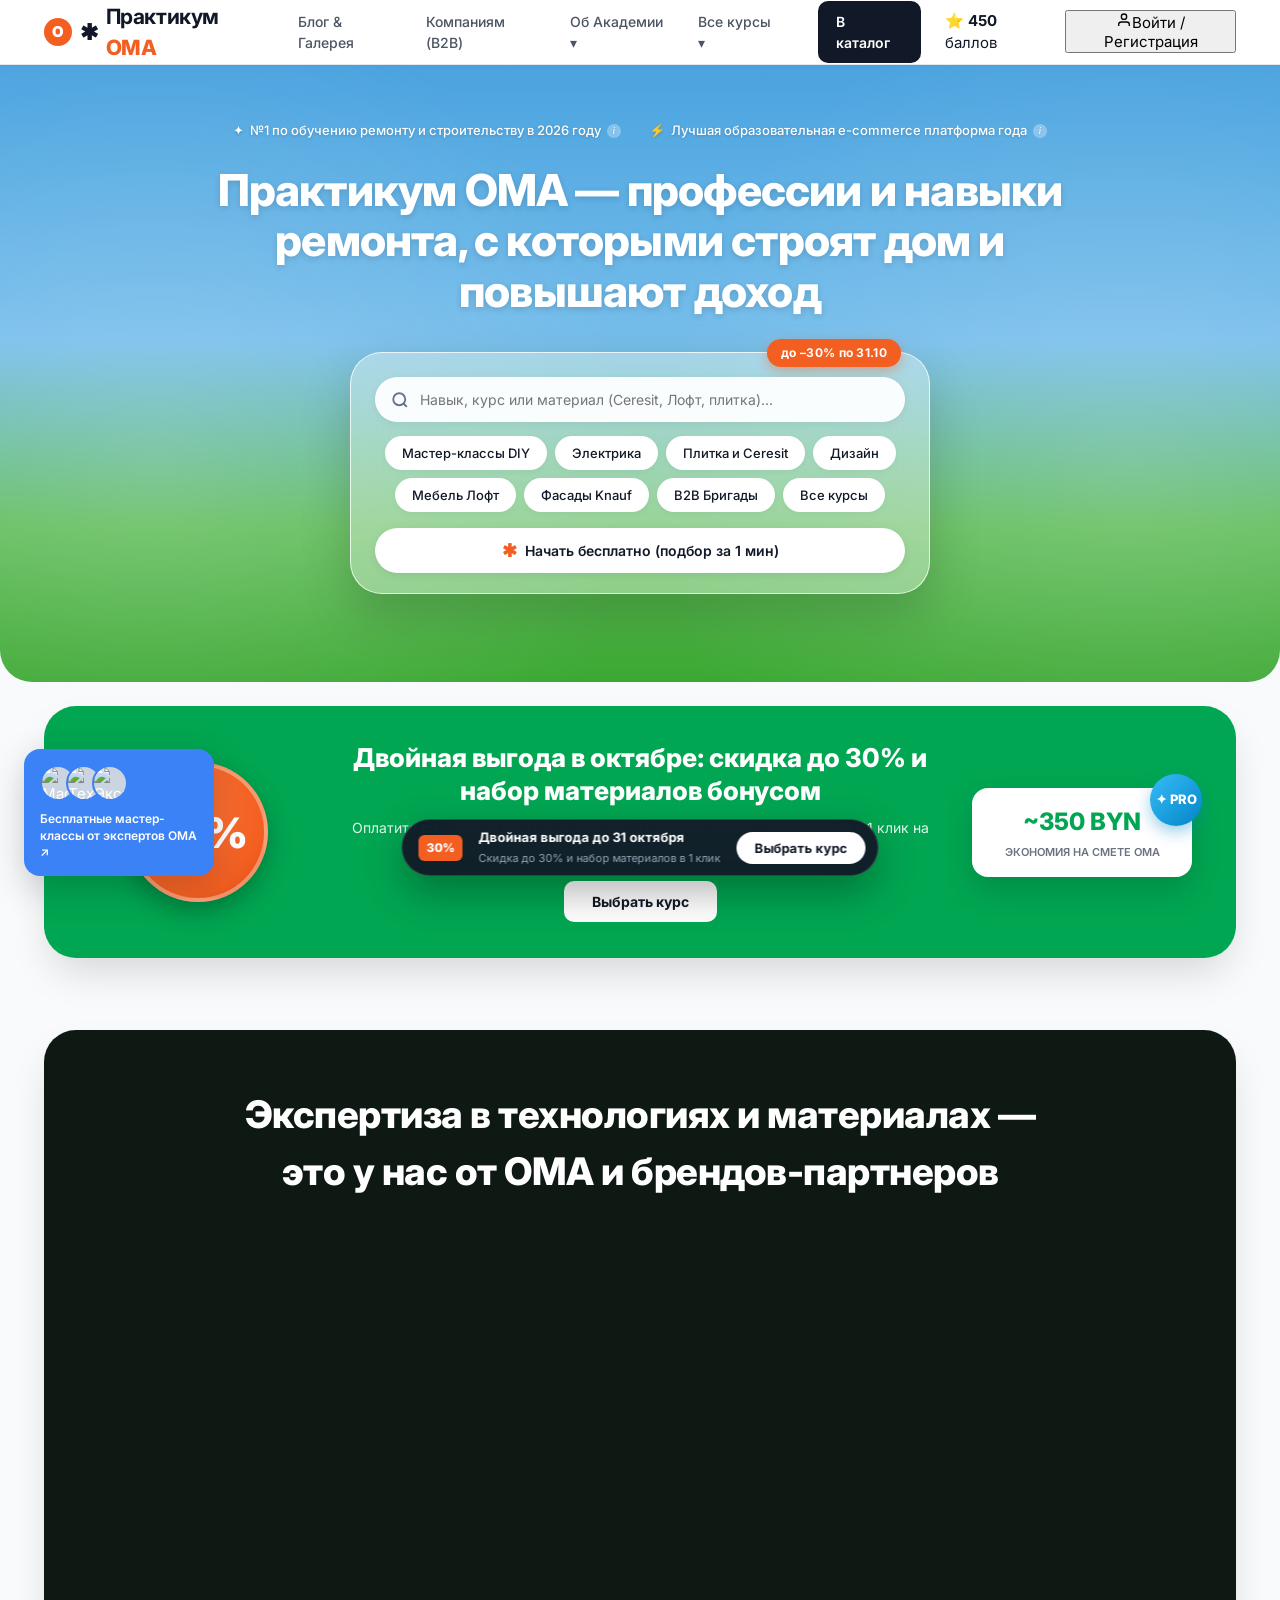
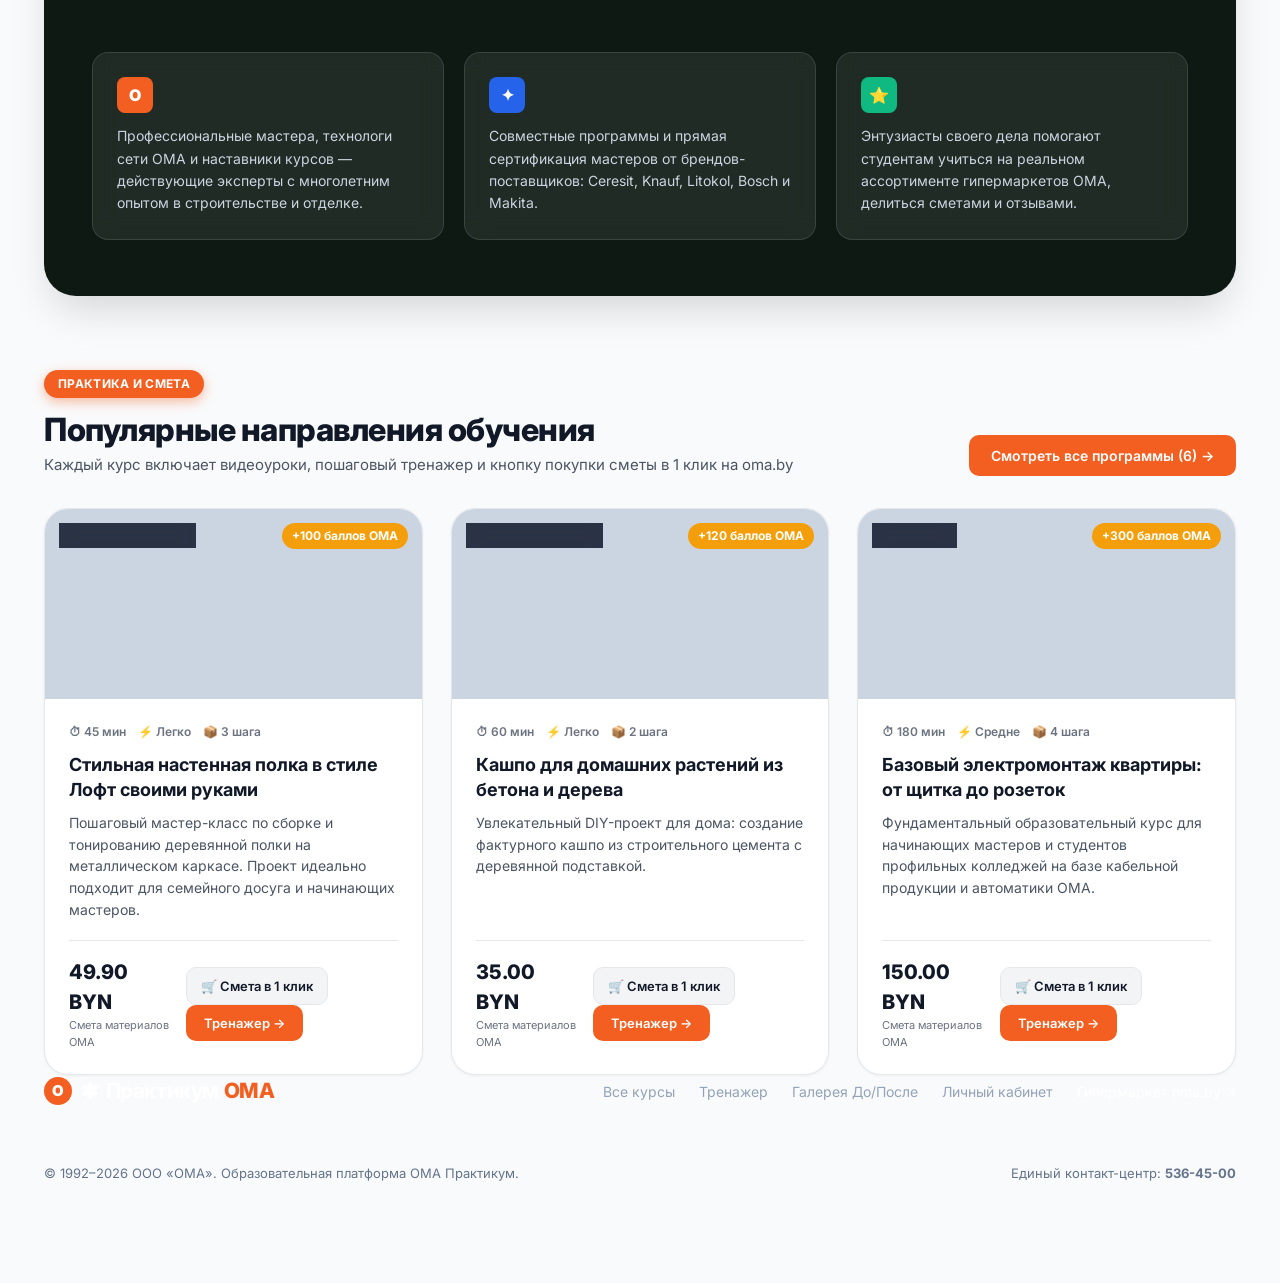
==== commit 56b7d504: "1.1.1" ====
--- a/index.html
+++ b/index.html
@@ -3,52 +3,33 @@
 <head>
   <meta charset="utf-8">
   <meta name="viewport" content="width=device-width, initial-scale=1, viewport-fit=cover">
-  <title>OMA ACADEMY — Образовательная e-commerce платформа гипермаркета ОМА</title>
+  <title>OMA Практикум — образовательная e-commerce платформа гипермаркета ОМА</title>
   <link rel="stylesheet" href="style.css">
 </head>
 <body>
 
-  <!-- Верхняя сервисная полоса ОМА -->
-  <div class="oma-topbar">
-    <div class="container">
-      <div class="oma-topbar-left">
-        <span>Город: <b>Минск</b></span>
-        <span>Контакт-центр: <b>536-45-00</b> (А1, МТС, Life)</span>
-        <span>Доставка по всей Беларуси</span>
-      </div>
-      <div class="oma-topbar-right">
-        <a href="https://oma.by" target="_blank">Основной магазин oma.by ↗</a>
-        <a href="cabinet.html?tab=points">Бонусная программа</a>
-        <a href="cabinet.html?tab=b2b">Для юридических лиц (B2B)</a>
-      </div>
-    </div>
-  </div>
-
-  <!-- Главная шапка в стиле Яндекс Практикум -->
+  <!-- 1. ШАПКА В ТОЧНОМ СТИЛЕ ЯНДЕКС ПРАКТИКУМ (В ЦВЕТАХ ОМА) -->
   <header class="site-header">
     <div class="container">
       <div class="header-inner">
-        <!-- Логотип ОМА АКАДЕМИЯ -->
-        <a class="brand-logo" href="index.html">
-          <img src="logo.png" alt="ОМА" style="height:38px;width:auto;border-radius:4px">
-          <span class="brand-badge">АКАДЕМИЯ</span>
-          <span class="brand-sub">Обучение & Покупки</span>
+        <!-- Логотип: Оранжевый кружок О + Снежинка + Практикум ОМА -->
+        <a class="logo-practicum" href="index.html">
+          <span class="logo-badge-circle">О</span>
+          <span class="logo-asterisk">✱</span>
+          <span class="logo-brand-text">Практикум <span>ОМА</span></span>
         </a>
 
-        <!-- Навигация -->
-        <nav class="main-nav">
-          <a class="nav-link active" href="index.html">Главная</a>
-          <a class="nav-link" href="courses.html">
-            Каталог курсов
-            <span class="nav-badge-pill">3 уровня</span>
-          </a>
-          <a class="nav-link" href="learn.html?id=1">Тренажер (Практика)</a>
-          <a class="nav-link" href="gallery.html">Галерея До/После</a>
-          <a class="nav-link" href="cabinet.html">Личный кабинет</a>
+        <!-- Навигация верхнего меню как на скриншоте 1 и 2 -->
+        <nav class="header-nav">
+          <a class="header-nav-link" href="gallery.html">Блог & Галерея</a>
+          <a class="header-nav-link" href="cabinet.html?tab=b2b">Компаниям (B2B)</a>
+          <a class="header-nav-link" href="index.html#expertise">Об Академии ▾</a>
+          <a class="header-nav-link" href="courses.html">Все курсы ▾</a>
+          <a class="btn-header-catalog" href="courses.html">В каталог</a>
         </nav>
 
-        <!-- Баллы ОМА и Профиль пользователя -->
-        <div class="header-actions">
+        <!-- Баллы ОМА и Профиль -->
+        <div class="header-user-slot">
           <div id="header-points-slot"></div>
           <div id="header-auth-slot"></div>
         </div>
@@ -56,207 +37,196 @@
     </div>
   </header>
 
-  <!-- Герой-баннер в стиле Яндекс Практикум с акцентами ОМА -->
-  <section class="practicum-hero">
-    <div class="container">
-      <div class="hero-grid">
+  <!-- 2. ГЕРОЙ-БАННЕР (НЕБО, ЛЮДИ НА ХОЛМЕ, СТЕКЛЯННЫЙ ХАБ-БОКС) — ТОЧНО ПО СКРИНШОТУ 1 -->
+  <section class="hero-practicum">
+    <div class="container">
+      <!-- Верхняя строка статусов / наград -->
+      <div class="hero-status-row">
+        <div class="hero-status-badge">
+          <span>✦</span> №1 по обучению ремонту и строительству в 2026 году
+          <span class="status-info-icon" title="По данным ритейлера ОМА и ассоциации DIY">i</span>
+        </div>
+        <div class="hero-status-badge">
+          <span>⚡</span> Лучшая образовательная e-commerce платформа года
+          <span class="status-info-icon" title="Интеграция с магазином oma.by">i</span>
+        </div>
+      </div>
+
+      <!-- Главный заголовок -->
+      <h1 class="hero-main-title">
+        Практикум ОМА — профессии и навыки ремонта, с которыми строят дом и повышают доход
+      </h1>
+
+      <!-- Центральный интерактивный поисковый хаб-бокс (из скриншота 1) -->
+      <div class="hero-search-hub">
+        <!-- Оранжевый плавающий бейдж скидки справа вверху -->
+        <div class="hero-discount-pill">
+          до –30% по 31.10
+        </div>
+
+        <!-- Поисковая строка -->
+        <div class="hub-search-input-wrap">
+          <svg width="18" height="18" viewBox="0 0 24 24" fill="none" stroke="currentColor" stroke-width="2.5">
+            <circle cx="11" cy="11" r="8"></circle>
+            <path d="M21 21l-4.35-4.35"></path>
+          </svg>
+          <input type="text" id="hub-search" class="hub-search-input" placeholder="Навык, курс или материал (Ceresit, Лофт, плитка)...">
+        </div>
+
+        <!-- Теги-таблетки (Pill tags) -->
+        <div class="hub-tags-grid">
+          <button class="hub-tag-pill" onclick="location.href='courses.html?g=teen'">Мастер-классы DIY</button>
+          <button class="hub-tag-pill" onclick="location.href='courses.html?g=student'">Электрика</button>
+          <button class="hub-tag-pill" onclick="location.href='courses.html?g=pro'">Плитка и Ceresit</button>
+          <button class="hub-tag-pill" onclick="location.href='courses.html?g=student'">Дизайн</button>
+          <button class="hub-tag-pill" onclick="location.href='courses.html?g=teen'">Мебель Лофт</button>
+          <button class="hub-tag-pill" onclick="location.href='courses.html?g=pro'">Фасады Knauf</button>
+          <button class="hub-tag-pill" onclick="location.href='courses.html?g=team'">B2B Бригады</button>
+          <button class="hub-tag-pill" onclick="location.href='courses.html'">Все курсы</button>
+        </div>
+
+        <!-- Кнопка "Начать бесплатно" внизу хаб-бокса -->
+        <button class="hub-action-btn" onclick="window.OmaApp.ui.openOnboardingModal()">
+          <span class="asterisk-orange">✱</span>
+          <span>Начать бесплатно (подбор за 1 мин)</span>
+        </button>
+      </div>
+    </div>
+  </section>
+
+  <!-- 3. ЗЕЛЕНЫЙ ПРОМО-БАННЕР ("ДВОЙНАЯ ВЫГОДА В ОКТЯБРЕ") — ТОЧНО ПО СКРИНШОТУ 1 -->
+  <section class="promo-green-section">
+    <div class="container">
+      <div class="promo-green-banner">
+        <!-- Левый круглый бейдж 30% -->
+        <div class="promo-discount-circle">
+          30%
+        </div>
+
+        <!-- Центральный контент -->
+        <div class="promo-content">
+          <h2 class="promo-title">
+            Двойная выгода в октябре: скидка до 30% и набор материалов бонусом
+          </h2>
+          <p class="promo-subtitle">
+            Оплатите со скидкой до 31.10 и получите готовый комплект материалов в 1 клик на ~350 BYN, в том числе сметы по B2B-сертификациям
+          </p>
+          <button class="btn-promo-white" onclick="location.href='courses.html'">
+            Выбрать курс
+          </button>
+        </div>
+
+        <!-- Правая 3D-карточка выгоды -->
+        <div class="promo-benefit-card">
+          <div class="floating-ai-badge">✦ PRO</div>
+          <div class="benefit-amount">~350 BYN</div>
+          <div class="benefit-label">Экономия на смете ОМА</div>
+        </div>
+      </div>
+    </div>
+  </section>
+
+  <!-- 4. ТЕМНАЯ СЕКЦИЯ ЭКСПЕРТИЗЫ — ТОЧНО ПО СКРИНШОТУ 2 -->
+  <section class="expertise-section" id="expertise">
+    <div class="container">
+      <div class="expertise-banner-dark">
+        <h2 class="expertise-title">
+          Экспертиза в технологиях и материалах —<br>это у нас от ОМА и брендов-партнеров
+        </h2>
+
+        <!-- Главное фото команды экспертов -->
+        <div class="expertise-photo-hero" style="background-image: url('https://images.unsplash.com/photo-1581094794329-c8112a89af12?auto=format&fit=crop&w=1200&q=80')"></div>
+
+        <!-- 3 темные карточки снизу (по скриншоту 2) -->
+        <div class="expertise-cards-grid">
+          <div class="expertise-card">
+            <div class="expertise-badge-pill">О</div>
+            <p>
+              Профессиональные мастера, технологи сети ОМА и наставники курсов — действующие эксперты с многолетним опытом в строительстве и отделке.
+            </p>
+          </div>
+          <div class="expertise-card">
+            <div class="expertise-badge-pill" style="background:#2563eb">✦</div>
+            <p>
+              Совместные программы и прямая сертификация мастеров от брендов-поставщиков: Ceresit, Knauf, Litokol, Bosch и Makita.
+            </p>
+          </div>
+          <div class="expertise-card">
+            <div class="expertise-badge-pill" style="background:#10b981">⭐</div>
+            <p>
+              Энтузиасты своего дела помогают студентам учиться на реальном ассортименте гипермаркетов ОМА, делиться сметами и отзывами.
+            </p>
+          </div>
+        </div>
+      </div>
+    </div>
+  </section>
+
+  <!-- 5. КАТАЛОГ: ТРЕХУРОВНЕВАЯ СТРУКТУРА ОМА ACADEMY ПО ТЗ -->
+  <section class="section" style="padding-top:10px">
+    <div class="container">
+      <div style="display:flex;justify-content:space-between;align-items:flex-end;margin-bottom:32px">
         <div>
-          <div class="hero-tag">
-            <span>✨</span> Образовательная экосистема ОМА нового поколения
-          </div>
-          <h1 class="hero-title">
-            Обучайтесь ремонту и <span>покупайте материалы</span> в одном окне
-          </h1>
-          <p class="hero-description">
-            Первая в Беларуси практическая платформа с интеграцией в гипермаркет oma.by. Осваивайте новые навыки своими руками, получайте специальность или проходите B2B-сертификацию от Ceresit и Knauf с оптовыми скидками.
-          </p>
-          <div class="hero-cta-group">
-            <a href="courses.html" class="btn-primary">
-              Выбрать программу
-              <svg width="18" height="18" viewBox="0 0 24 24" fill="none" stroke="currentColor" stroke-width="2"><path d="M5 12h14M12 5l7 7-7 7"/></svg>
-            </a>
-            <button class="btn-secondary" onclick="window.OmaApp.ui.openOnboardingModal()">
-              <span>🎯</span> Персональный подбор (1 мин)
-            </button>
-          </div>
-        </div>
-
-        <!-- Интерактивный виджет быстрого старта -->
-        <div class="hero-onboarding-widget">
-          <div class="widget-header">
-            <div class="widget-title">Быстрый подбор трека</div>
-            <span class="widget-step-count">Шаг 1 из 3</span>
-          </div>
-          <p style="font-size:13px;color:#94a3b8;margin-bottom:16px">Выберите цель обучения для мгновенной рекомендации:</p>
-          <div class="onboarding-options">
-            <button class="onboard-btn" onclick="location.href='courses.html?g=teen'">
-              <span>🔨 <b>DIY для дома:</b> быстрые мастер-классы с набором в 1 клик</span>
-              <span>→</span>
-            </button>
-            <button class="onboard-btn" onclick="location.href='courses.html?g=student'">
-              <span>📐 <b>Профессия:</b> электрика, дизайн и отделка на базе ОМА</span>
-              <span>→</span>
-            </button>
-            <button class="onboard-btn" onclick="location.href='courses.html?g=pro'">
-              <span>🏢 <b>B2B Квалификация:</b> сертификация мастеров, опт и бренды</span>
-              <span>→</span>
-            </button>
-          </div>
-          <div style="font-size:12px;color:#cbd5e1;text-align:center">
-            🔥 За каждый завершенный курс начисляются бонусные баллы на карту ОМА
-          </div>
-        </div>
-      </div>
-    </div>
-  </section>
-
-  <!-- 3 Направления обучения (По Техническому заданию) -->
-  <section class="section">
-    <div class="container">
-      <div class="section-head" style="text-align:center;max-width:720px;margin-left:auto;margin-right:auto">
-        <h2 class="section-title">Трехуровневая модель обучения</h2>
-        <p class="section-subtitle">
-          Платформа разработана для трех ключевых аудиторий ритейлера ОМА — от начинающих любителей до сертифицированных монтажных бригад.
-        </p>
-      </div>
-
-      <div class="tracks-grid">
-        <!-- Направление 1: B2C -->
-        <div class="track-card b2c">
-          <div class="track-icon">🏡</div>
-          <h3 class="track-title">Мастер-классы для всех (B2C)</h3>
-          <p class="track-desc">
-            Короткие наглядные уроки для дома и семейного досуга. Изучайте сборку мебели, декор и мелкий ремонт, покупая готовый набор материалов в один клик.
-          </p>
-          <ul class="track-features">
-            <li>Кнопка «Купить комплект в 1 клик» (BOM)</li>
-            <li>Бесшовное добавление в корзину oma.by</li>
-            <li>Экономия времени на подборе крепежа и расходников</li>
-            <li>Бонусные баллы за завершенные проекты</li>
-          </ul>
-          <a class="track-link" href="courses.html?g=teen">Смотреть мастер-классы →</a>
-        </div>
-
-        <!-- Направление 2: Студенты -->
-        <div class="track-card students">
-          <div class="track-icon">📐</div>
-          <h3 class="track-title">Специальное образование (Студенты)</h3>
-          <p class="track-desc">
-            Фундаментальные практические курсы по дизайну интерьера, электромонтажу и чистовой отделке. Обучение базируется исключительно на ассортименте ОМА.
-          </p>
-          <ul class="track-features">
-            <li>Реальные технологические карты и сметы</li>
-            <li>Формирование долгосрочной лояльности к материалам ОМА</li>
-            <li>Практика на оборудовании Bosch, Makita, Schneider</li>
-            <li>Портфолио проектов для старта карьеры</li>
-          </ul>
-          <a class="track-link" href="courses.html?g=student" style="color:var(--oma-blue)">Перейти к специальности →</a>
-        </div>
-
-        <!-- Направление 3: B2B Профессионалы -->
-        <div class="track-card b2b">
-          <div class="track-icon">🏢</div>
-          <h3 class="track-title">Повышение квалификации (B2B)</h3>
-          <p class="track-desc">
-            Совместные программы с брендами-поставщиками (Ceresit, Knauf, Litokol). Сертификация прорабов и монтажных бригад, кабинет бригадира и оптовые цены.
-          </p>
-          <ul class="track-features">
-            <li>Официальная сертификация от брендов-партнеров</li>
-            <li>Динамический расчет оптовых смет для юрлиц</li>
-            <li>Личный кабинет бригадира: назначение курсов мастерам</li>
-            <li>Прямая интеграция с дисконтной B2B картой ОМА</li>
-          </ul>
-          <a class="track-link" href="courses.html?g=pro" style="color:var(--oma-purple)">B2B Программы и сертификация →</a>
-        </div>
-      </div>
-    </div>
-  </section>
-
-  <!-- Интерактивная витрина популярных курсов -->
-  <section class="section section-alt">
-    <div class="container">
-      <div class="section-head" style="display:flex;justify-content:space-between;align-items:flex-end">
-        <div>
-          <h2 class="section-title">Популярные программы обучения</h2>
-          <p class="section-subtitle">Осваивайте востребованные навыки прямо сейчас в интерактивном тренажере</p>
-        </div>
-        <a href="courses.html" class="btn-secondary" style="color:var(--text-main);background:#fff;border-color:var(--border)">
-          Все курсы (6) →
+          <span class="hero-discount-pill" style="position:static;display:inline-block;margin-bottom:8px">ПРАКТИКА И СМЕТА</span>
+          <h2 style="font-size:32px;font-weight:800;letter-spacing:-0.5px">Популярные направления обучения</h2>
+          <p style="color:var(--text-secondary);font-size:15px">Каждый курс включает видеоуроки, пошаговый тренажер и кнопку покупки сметы в 1 клик на oma.by</p>
+        </div>
+        <a href="courses.html" class="btn-primary" style="padding:10px 22px">
+          Смотреть все программы (6) →
         </a>
       </div>
 
-      <div class="courses-grid" id="featured-courses">
-        <!-- Генерируется из AppData -->
-      </div>
-    </div>
-  </section>
-
-  <!-- Социальное доказательство: UGC Галерея До/После -->
-  <section class="section">
-    <div class="container">
-      <div class="section-head" style="display:flex;justify-content:space-between;align-items:flex-end">
-        <div>
-          <span class="brand-badge" style="margin-bottom:8px;display:inline-block">UGC ГАЛЕРЕЯ</span>
-          <h2 class="section-title">Результаты работ наших выпускников: До и После</h2>
-          <p class="section-subtitle">Реальные проекты студентов и мастеров, выполненные материалами из гипермаркетов ОМА</p>
-        </div>
-        <a href="gallery.html" class="btn-primary" style="padding:10px 20px;font-size:14px">
-          Смотреть всю галерею →
-        </a>
-      </div>
-
-      <div class="gallery-grid" id="home-gallery-preview">
-        <!-- Карточки галереи -->
-      </div>
-    </div>
-  </section>
+      <div class="courses-grid" id="homepage-featured-grid">
+        <!-- Заполняется из AppData -->
+      </div>
+    </div>
+  </section>
+
+  <!-- 6. ПЛАВАЮЩИЕ ВИДЖЕТЫ ВНИЗУ (ИЗ СКРИНШОТА 2) -->
+  <!-- Плавающий синий виджет слева внизу: Воркшопы от экспертов -->
+  <div class="floating-workshop-card" onclick="window.OmaApp.ui.openOnboardingModal()">
+    <div class="workshop-avatars-row">
+      <img class="workshop-avatar" src="https://images.unsplash.com/photo-1534528741775-53994a69daeb?auto=format&fit=crop&w=100&q=80" alt="Мастер">
+      <img class="workshop-avatar" src="https://images.unsplash.com/photo-1507003211169-0a1dd7228f2d?auto=format&fit=crop&w=100&q=80" alt="Технолог">
+      <img class="workshop-avatar" src="https://images.unsplash.com/photo-1500648767791-00dcc994a43e?auto=format&fit=crop&w=100&q=80" alt="Эксперт">
+    </div>
+    <div class="workshop-text">
+      Бесплатные мастер-классы от экспертов ОМА ↗
+    </div>
+  </div>
+
+  <!-- Плавающий темный бар по центру внизу: Двойная выгода до 31 октября -->
+  <div class="floating-bottom-bar">
+    <div class="floating-discount-badge">30%</div>
+    <div class="floating-bar-text">
+      <b>Двойная выгода до 31 октября</b>
+      <span>Скидка до 30% и набор материалов в 1 клик</span>
+    </div>
+    <button class="btn-floating-action" onclick="location.href='courses.html'">
+      Выбрать курс
+    </button>
+  </div>
 
   <!-- Футер -->
-  <footer class="site-footer">
-    <div class="container">
-      <div class="footer-grid">
-        <div class="footer-col">
-          <div class="brand-logo" style="margin-bottom:14px">
-            <span class="brand-badge">OMA ACADEMY</span>
-          </div>
-          <p style="font-size:14px;line-height:1.6;margin-bottom:16px">
-            Инновационная образовательная e-commerce платформа для ритейлера ОМА. Обучение, подбор материалов в 1 клик, сертификация и B2B кабинет.
-          </p>
-          <div style="font-size:13px;color:#cbd5e1">
-            Единый контакт-центр: <b>536-45-00</b>
-          </div>
-        </div>
-        <div class="footer-col">
-          <h4>Направления</h4>
-          <ul class="footer-links">
-            <li><a href="courses.html?g=teen">Мастер-классы DIY (B2C)</a></li>
-            <li><a href="courses.html?g=student">Специальное образование</a></li>
-            <li><a href="courses.html?g=pro">Повышение квалификации (B2B)</a></li>
-            <li><a href="courses.html?g=team">Корпоративное обучение бригад</a></li>
-          </ul>
-        </div>
-        <div class="footer-col">
-          <h4>Платформа</h4>
-          <ul class="footer-links">
-            <li><a href="learn.html?id=1">Интерактивный тренажер</a></li>
-            <li><a href="gallery.html">Галерея проектов До/После</a></li>
-            <li><a href="cabinet.html">Личный кабинет обучающегося</a></li>
-            <li><a href="cabinet.html?tab=b2b">Кабинет бригадира / компании</a></li>
-          </ul>
-        </div>
-        <div class="footer-col">
-          <h4>Связка с oma.by</h4>
-          <ul class="footer-links">
-            <li><a href="https://oma.by" target="_blank">Основной интернет-магазин ОМА</a></li>
-            <li><a href="cabinet.html?tab=points">Синхронизация бонусной карты</a></li>
-            <li><a href="#" onclick="window.OmaApp.ui.openBomModal(1);return false">Тест 1-клик корзины (BOM)</a></li>
-            <li><a href="courses.html">Оптовые сметы со скидкой</a></li>
-          </ul>
-        </div>
-      </div>
-      <div class="footer-bottom">
-        <div>© 1992–2026 ООО «ОМА». Все права защищены. Образовательная платформа OMA ACADEMY.</div>
-        <div>Минск, пер. Промышленный, 12А</div>
+  <footer class="site-footer" style="padding-bottom:100px">
+    <div class="container">
+      <div style="display:flex;justify-content:space-between;align-items:center;flex-wrap:wrap;gap:20px;border-bottom:1px solid rgba(255,255,255,0.1);padding-bottom:28px;margin-bottom:28px">
+        <div class="logo-practicum" style="color:#ffffff">
+          <span class="logo-badge-circle">О</span>
+          <span class="logo-asterisk" style="color:#ffffff">✱</span>
+          <span class="logo-brand-text">Практикум <span>ОМА</span></span>
+        </div>
+        <div style="display:flex;gap:24px;font-size:14px;color:#94a3b8">
+          <a href="courses.html">Все курсы</a>
+          <a href="learn.html?id=1">Тренажер</a>
+          <a href="gallery.html">Галерея До/После</a>
+          <a href="cabinet.html">Личный кабинет</a>
+          <a href="https://oma.by" target="_blank" style="color:#ffffff">Гипермаркет oma.by ↗</a>
+        </div>
+      </div>
+      <div style="font-size:13px;color:#64748b;display:flex;justify-content:space-between;align-items:center;flex-wrap:wrap;gap:10px">
+        <div>© 1992–2026 ООО «ОМА». Образовательная платформа OMA Практикум.</div>
+        <div>Единый контакт-центр: <b>536-45-00</b></div>
       </div>
     </div>
   </footer>
@@ -266,18 +236,28 @@
   <script src="auth.js"></script>
   <script>
     document.addEventListener('DOMContentLoaded', async function () {
+      // Поиск из хаб-бокса
+      var hubSearch = document.getElementById('hub-search');
+      if (hubSearch) {
+        hubSearch.addEventListener('keypress', function (e) {
+          if (e.key === 'Enter') {
+            location.href = 'courses.html?q=' + encodeURIComponent(hubSearch.value.trim());
+          }
+        });
+      }
+
       // Загрузка популярных курсов
       var projects = await window.OmaApp.data.getProjects();
-      var container = document.getElementById('featured-courses');
-      if (container) {
-        container.innerHTML = '';
+      var grid = document.getElementById('homepage-featured-grid');
+      if (grid) {
+        grid.innerHTML = '';
         projects.slice(0, 3).forEach(function (p) {
-          var audLabel = p.audience === 'teen' ? 'B2C Мастер-класс' : (p.audience === 'student' ? 'Студенты' : 'B2B Сертификация');
+          var audBadge = p.audience === 'teen' ? 'B2C Мастер-класс' : (p.audience === 'student' ? 'Студенты' : 'B2B Сертификация');
           var card = document.createElement('div');
           card.className = 'course-card';
           card.innerHTML =
             '<div class="course-cover" style="background-image:url(\'' + p.imageUrl + '\')">' +
-              '<span class="course-cover-badge">' + audLabel + '</span>' +
+              '<span class="course-cover-badge">' + audBadge + '</span>' +
               '<span class="course-points-tag">+' + p.pointsReward + ' баллов ОМА</span>' +
             '</div>' +
             '<div class="course-body">' +
@@ -295,35 +275,11 @@
                 '</div>' +
                 '<div class="card-actions">' +
                   '<button class="btn-bom-kit" onclick="window.OmaApp.ui.openBomModal(' + p.id + ')">🛒 Смета в 1 клик</button>' +
-                  '<button class="btn-learn" onclick="location.href=\'learn.html?id=' + p.id + '\'">Начать →</button>' +
+                  '<button class="btn-learn" onclick="location.href=\'learn.html?id=' + p.id + '\'">Тренажер →</button>' +
                 '</div>' +
               '</div>' +
             '</div>';
-          container.appendChild(card);
-        });
-      }
-
-      // Загрузка превью галереи
-      var gallery = await window.OmaApp.data.getGallery();
-      var gContainer = document.getElementById('home-gallery-preview');
-      if (gContainer) {
-        gContainer.innerHTML = '';
-        gallery.slice(0, 2).forEach(function (g) {
-          var card = document.createElement('div');
-          card.className = 'gallery-card';
-          card.innerHTML =
-            '<div class="compare-box">' +
-              '<img class="compare-img" src="' + g.beforeUrl + '" alt="До">' +
-              '<span class="compare-badge badge-before">ДО РЕМОНТА</span>' +
-              '<img class="compare-img" src="' + g.afterUrl + '" alt="После">' +
-              '<span class="compare-badge badge-after">ПОСЛЕ (ОМА)</span>' +
-            '</div>' +
-            '<div class="gallery-info">' +
-              '<h4 class="gallery-title">' + g.title + '</h4>' +
-              '<div class="gallery-author">Автор: ' + g.userName + ' • ' + g.projectTitle + '</div>' +
-              '<p style="font-size:13px;color:var(--text-secondary);line-height:1.5">' + g.description + '</p>' +
-            '</div>';
-          gContainer.appendChild(card);
+          grid.appendChild(card);
         });
       }
     });
--- a/style.css
+++ b/style.css
@@ -1,57 +1,53 @@
 /* ==========================================================================
-   OMA ACADEMY — ДИЗАЙН В СТИЛЕ ЯНДЕКС ПРАКТИКУМ В ФИРМЕННЫХ ЦВЕТАХ ОМА
+   OMA ACADEMY — ДИЗАЙН ЯНДЕКС ПРАКТИКУМ В ЦВЕТАХ ОМА
+   Точное соответствие визуальному стилю practicum.yandex.ru
    ========================================================================== */
 
-@import url('https://fonts.googleapis.com/css2?family=Inter:wght@300;400;500;600;700;800&family=JetBrains+Mono:wght@400;600&display=swap');
+@import url('https://fonts.googleapis.com/css2?family=Inter:wght@300;400;500;600;700;800;900&family=JetBrains+Mono:wght@400;500;700&display=swap');
 
 :root {
-  /* Фирменная палитра ОМА */
+  /* Фирменные цвета ОМА */
   --oma-orange: #f35f21;
   --oma-orange-hover: #e04f13;
   --oma-orange-active: #c94008;
-  --oma-orange-soft: #fff7ed;
-  --oma-orange-glow: rgba(243, 95, 33, 0.25);
-
-  /* Контрастная темная гамма Практикума */
-  --oma-navy: #111827;
-  --oma-navy-hover: #1f2937;
-  --oma-dark-card: #182234;
-  --oma-dark-border: #2d3748;
-
-  /* Вспомогательные акценты для направлений */
-  --oma-blue: #2563eb;       /* Студенты */
-  --oma-blue-soft: #eff6ff;
-  --oma-purple: #7c3aed;     /* B2B / Профессионалы */
-  --oma-purple-soft: #f5f3ff;
-  --oma-green: #10b981;      /* Успех, сертификаты */
-  --oma-green-soft: #ecfdf5;
-  --oma-amber: #f59e0b;      /* Баллы и бонусы */
-  --oma-amber-soft: #fffbeb;
-
-  /* Нейтральная сетка */
-  --bg-page: #f8fafc;
+  --oma-orange-soft: #fff4ed;
+  --oma-orange-glow: rgba(243, 95, 33, 0.35);
+
+  /* Зеленый промо-блок (как в Практикуме) */
+  --practicum-green: #00a651;
+  --practicum-green-dark: #008f45;
+  --practicum-green-soft: #e6f7ee;
+
+  /* Темная секция экспертности Практикума */
+  --practicum-dark-bg: #0d1912;
+  --practicum-dark-card: rgba(255, 255, 255, 0.08);
+  --practicum-dark-border: rgba(255, 255, 255, 0.12);
+
+  /* Нейтральная палитра интерфейса */
+  --bg-page: #f9fafb;
   --surface: #ffffff;
-  --surface-alt: #f1f5f9;
-  --border: #e2e8f0;
-  --border-strong: #cbd5e1;
+  --border: #e5e7eb;
+  --border-light: #f3f4f6;
 
   /* Типографика */
-  --text-main: #0f172a;
-  --text-secondary: #475569;
-  --text-muted: #64748b;
-  --text-inverse: #ffffff;
-
-  /* Геометрия и тени (в стиле Practicum) */
+  --text-main: #111827;
+  --text-secondary: #4b5563;
+  --text-muted: #6b7280;
+  --text-white: #ffffff;
+
+  /* Скругления Яндекс Практикум */
+  --radius-pill: 9999px;
   --radius-xs: 6px;
   --radius-sm: 10px;
   --radius-md: 16px;
-  --radius-lg: 22px;
+  --radius-lg: 24px;
   --radius-xl: 32px;
 
-  --shadow-sm: 0 1px 3px rgba(15, 23, 42, 0.08);
-  --shadow-md: 0 4px 16px -2px rgba(15, 23, 42, 0.06), 0 2px 6px -1px rgba(15, 23, 42, 0.04);
-  --shadow-lg: 0 10px 30px -5px rgba(15, 23, 42, 0.08), 0 4px 10px -2px rgba(15, 23, 42, 0.04);
-  --shadow-orange: 0 8px 24px -4px rgba(243, 95, 33, 0.35);
+  /* Тени */
+  --shadow-sm: 0 1px 3px rgba(0, 0, 0, 0.05);
+  --shadow-md: 0 4px 20px -2px rgba(0, 0, 0, 0.08);
+  --shadow-lg: 0 20px 40px -8px rgba(0, 0, 0, 0.15);
+  --shadow-float: 0 12px 36px rgba(0, 0, 0, 0.18);
 
   --transition: all 0.2s cubic-bezier(0.16, 1, 0.3, 1);
 }
@@ -66,7 +62,7 @@
   font-family: 'Inter', -apple-system, BlinkMacSystemFont, 'Segoe UI', Roboto, sans-serif;
   background-color: var(--bg-page);
   color: var(--text-main);
-  line-height: 1.55;
+  line-height: 1.5;
   font-size: 15px;
   -webkit-font-smoothing: antialiased;
   min-height: 100vh;
@@ -85,564 +81,614 @@
   font-size: inherit;
 }
 
-/* ==========================================================================
-   КОНТЕЙНЕРЫ И СЕТКА
-   ========================================================================== */
 .container {
-  max-width: 1260px;
+  max-width: 1240px;
   margin: 0 auto;
   padding: 0 24px;
 }
 
-.container-sm {
-  max-width: 900px;
-  margin: 0 auto;
-  padding: 0 24px;
-}
-
 /* ==========================================================================
-   ВЕРХНЯЯ СЛУЖЕБНАЯ ШАПКА ОМА
+   1. ШАПКА В СТИЛЕ ЯНДЕКС ПРАКТИКУМ (С БРЕНДИНГОМ ОМА)
    ========================================================================== */
-.oma-topbar {
+.site-header {
   background: #ffffff;
   border-bottom: 1px solid var(--border);
-  font-size: 13px;
-  color: var(--text-muted);
-  height: 38px;
-  display: flex;
-  align-items: center;
-}
-
-.oma-topbar .container {
-  display: flex;
-  justify-content: space-between;
-  align-items: center;
-  width: 100%;
-}
-
-.oma-topbar-left {
-  display: flex;
-  gap: 24px;
-  align-items: center;
-}
-
-.oma-topbar-left span b {
-  color: var(--text-main);
-  font-weight: 600;
-}
-
-.oma-topbar-right {
-  display: flex;
-  gap: 20px;
-  align-items: center;
-}
-
-.oma-topbar-right a:hover {
-  color: var(--oma-orange);
-}
-
-/* ==========================================================================
-   ГЛАВНАЯ ШАПКА (HEADER ПРАКТИКУМА В СТИЛЕ ОМА)
-   ========================================================================== */
-.site-header {
-  background: var(--oma-navy);
-  color: #ffffff;
   position: sticky;
   top: 0;
   z-index: 100;
-  box-shadow: 0 4px 20px rgba(0, 0, 0, 0.15);
+  box-shadow: 0 1px 4px rgba(0, 0, 0, 0.02);
 }
 
 .header-inner {
   display: flex;
   align-items: center;
   justify-content: space-between;
-  height: 72px;
+  height: 64px;
+  gap: 24px;
+}
+
+.header-left {
+  display: flex;
+  align-items: center;
+  gap: 12px;
+}
+
+/* Логотип Практикум ОМА: красно-оранжевый кружок + снежинка/звезда + Практикум ОМА */
+.logo-practicum {
+  display: flex;
+  align-items: center;
+  gap: 8px;
+  font-weight: 700;
+  font-size: 21px;
+  letter-spacing: -0.4px;
+  color: var(--text-main);
+}
+
+.logo-badge-circle {
+  width: 28px;
+  height: 28px;
+  background: var(--oma-orange);
+  color: #ffffff;
+  border-radius: 50%;
+  display: inline-flex;
+  align-items: center;
+  justify-content: center;
+  font-weight: 900;
+  font-size: 15px;
+}
+
+.logo-asterisk {
+  color: var(--text-main);
+  font-size: 22px;
+  line-height: 1;
+}
+
+.logo-brand-text {
+  font-weight: 700;
+}
+
+.logo-brand-text span {
+  color: var(--oma-orange);
+  font-weight: 800;
+}
+
+/* Меню навигации */
+.header-nav {
+  display: flex;
+  align-items: center;
+  gap: 24px;
+  margin-left: auto;
+}
+
+.header-nav-link {
+  font-size: 14px;
+  font-weight: 500;
+  color: var(--text-secondary);
+  display: flex;
+  align-items: center;
+  gap: 4px;
+  cursor: pointer;
+}
+
+.header-nav-link:hover {
+  color: var(--text-main);
+}
+
+.btn-header-catalog {
+  background: #111827;
+  color: #ffffff;
+  padding: 10px 18px;
+  border-radius: var(--radius-sm);
+  font-size: 14px;
+  font-weight: 600;
+  border: none;
+  cursor: pointer;
+  transition: var(--transition);
+  margin-left: 12px;
+}
+
+.btn-header-catalog:hover {
+  background: #1f2937;
+  transform: translateY(-1px);
+}
+
+.header-user-slot {
+  display: flex;
+  align-items: center;
+  gap: 12px;
+}
+
+/* ==========================================================================
+   2. ГЕРОЙ-БАННЕР (НЕБО, ЗЕЛЕНЫЙ ХОЛМ, ЛЮДИ И СТЕКЛЯННЫЙ ПОИСКОВЫЙ БОКС)
+   ========================================================================== */
+.hero-practicum {
+  position: relative;
+  background: linear-gradient(180deg, #4aa3df 0%, #76beeb 45%, #62bd5b 75%, #3ba832 100%);
+  color: #ffffff;
+  padding: 56px 0 88px;
+  overflow: hidden;
+  border-radius: 0 0 32px 32px;
+}
+
+/* Фоновые люди на фоне холма (по скриншоту) */
+.hero-practicum::before {
+  content: '';
+  position: absolute;
+  bottom: 0;
+  left: 0;
+  right: 0;
+  height: 100%;
+  background-image: 
+    radial-gradient(circle at 12% 65%, rgba(255, 255, 255, 0.15) 0%, transparent 40%),
+    radial-gradient(circle at 88% 65%, rgba(255, 255, 255, 0.15) 0%, transparent 40%);
+  pointer-events: none;
+}
+
+/* Верхняя строка статусов */
+.hero-status-row {
+  display: flex;
+  justify-content: center;
+  align-items: center;
   gap: 28px;
-}
-
-/* Логотип */
-.brand-logo {
-  display: flex;
-  align-items: center;
+  margin-bottom: 24px;
+  flex-wrap: wrap;
+}
+
+.hero-status-badge {
+  display: inline-flex;
+  align-items: center;
+  gap: 6px;
+  font-size: 13px;
+  font-weight: 500;
+  color: #ffffff;
+  text-shadow: 0 1px 3px rgba(0, 0, 0, 0.2);
+}
+
+.status-info-icon {
+  display: inline-flex;
+  align-items: center;
+  justify-content: center;
+  width: 14px;
+  height: 14px;
+  border-radius: 50%;
+  background: rgba(255, 255, 255, 0.3);
+  font-size: 10px;
+  font-style: italic;
+  font-family: serif;
+}
+
+/* Главный заголовок */
+.hero-main-title {
+  text-align: center;
+  font-size: 44px;
+  font-weight: 800;
+  line-height: 1.15;
+  letter-spacing: -0.8px;
+  max-width: 900px;
+  margin: 0 auto 36px;
+  text-shadow: 0 2px 6px rgba(0, 0, 0, 0.15);
+}
+
+/* ==========================================================================
+   ИНТЕРАКТИВНЫЙ ПОИСКОВЫЙ ХАБ-БОКС (ИЗ СКРИНШОТА 1)
+   ========================================================================== */
+.hero-search-hub {
+  max-width: 580px;
+  margin: 0 auto;
+  position: relative;
+  background: rgba(255, 255, 255, 0.35);
+  backdrop-filter: blur(20px);
+  -webkit-backdrop-filter: blur(20px);
+  border: 1.5px solid rgba(255, 255, 255, 0.75);
+  border-radius: var(--radius-xl);
+  padding: 24px 24px 20px;
+  box-shadow: 0 20px 50px rgba(0, 0, 0, 0.18);
+}
+
+/* Оранжевый бейдж скидки справа вверху (по скриншоту) */
+.hero-discount-pill {
+  position: absolute;
+  top: -14px;
+  right: 28px;
+  background: var(--oma-orange);
+  color: #ffffff;
+  font-size: 12px;
+  font-weight: 700;
+  padding: 5px 14px;
+  border-radius: var(--radius-pill);
+  box-shadow: 0 4px 12px rgba(243, 95, 33, 0.4);
+  letter-spacing: 0.3px;
+}
+
+/* Поле поиска */
+.hub-search-input-wrap {
+  position: relative;
+  margin-bottom: 14px;
+}
+
+.hub-search-input-wrap svg {
+  position: absolute;
+  left: 16px;
+  top: 50%;
+  transform: translateY(-50%);
+  color: #64748b;
+}
+
+.hub-search-input {
+  width: 100%;
+  padding: 13px 16px 13px 44px;
+  border-radius: var(--radius-pill);
+  border: 1px solid rgba(255, 255, 255, 0.9);
+  background: rgba(255, 255, 255, 0.95);
+  font-size: 14px;
+  color: var(--text-main);
+  outline: none;
+  box-shadow: 0 2px 8px rgba(0, 0, 0, 0.06);
+  transition: var(--transition);
+}
+
+.hub-search-input:focus {
+  background: #ffffff;
+  border-color: var(--oma-orange);
+  box-shadow: 0 0 0 3px rgba(243, 95, 33, 0.2);
+}
+
+/* Таблетки направлений (Pill tags из скриншота) */
+.hub-tags-grid {
+  display: flex;
+  flex-wrap: wrap;
+  gap: 8px;
+  justify-content: center;
+  margin-bottom: 16px;
+}
+
+.hub-tag-pill {
+  background: #ffffff;
+  color: var(--text-main);
+  border: 1px solid rgba(255, 255, 255, 0.8);
+  font-size: 13px;
+  font-weight: 500;
+  padding: 8px 16px;
+  border-radius: var(--radius-pill);
+  cursor: pointer;
+  transition: var(--transition);
+  box-shadow: 0 2px 6px rgba(0, 0, 0, 0.04);
+}
+
+.hub-tag-pill:hover {
+  background: var(--oma-orange);
+  color: #ffffff;
+  transform: translateY(-2px);
+  box-shadow: 0 4px 12px rgba(243, 95, 33, 0.25);
+}
+
+/* Кнопка "Начать бесплатно" внизу хаб-бокса (по скриншоту) */
+.hub-action-btn {
+  width: 100%;
+  background: #ffffff;
+  border: none;
+  border-radius: var(--radius-pill);
+  padding: 12px 20px;
+  font-size: 14px;
+  font-weight: 600;
+  color: var(--text-main);
+  cursor: pointer;
+  display: flex;
+  align-items: center;
+  justify-content: center;
+  gap: 8px;
+  box-shadow: 0 2px 10px rgba(0, 0, 0, 0.08);
+  transition: var(--transition);
+}
+
+.hub-action-btn:hover {
+  background: #f8fafc;
+  transform: translateY(-1px);
+}
+
+.hub-action-btn .asterisk-orange {
+  color: var(--oma-orange);
+  font-size: 18px;
+}
+
+/* ==========================================================================
+   3. ЗЕЛЕНЫЙ ПРОМО-БАННЕР ("ДВОЙНАЯ ВЫГОДА", ИЗ СКРИНШОТА 1)
+   ========================================================================== */
+.promo-green-section {
+  padding: 24px 0 48px;
+}
+
+.promo-green-banner {
+  background: var(--practicum-green);
+  border-radius: var(--radius-xl);
+  color: #ffffff;
+  padding: 36px 44px;
+  display: grid;
+  grid-template-columns: 220px 1fr 220px;
+  align-items: center;
+  gap: 32px;
+  position: relative;
+  overflow: hidden;
+  box-shadow: var(--shadow-lg);
+}
+
+/* Круглый бейдж 30% слева */
+.promo-discount-circle {
+  width: 140px;
+  height: 140px;
+  border-radius: 50%;
+  background: radial-gradient(circle at 35% 35%, #ff7a3d 0%, #f35f21 70%, #d6470d 100%);
+  display: flex;
+  align-items: center;
+  justify-content: center;
+  font-size: 42px;
+  font-weight: 900;
+  color: #ffffff;
+  box-shadow: 0 10px 24px rgba(0, 0, 0, 0.25);
+  border: 4px solid rgba(255, 255, 255, 0.35);
+  margin: 0 auto;
+}
+
+/* Центральный текст и кнопка */
+.promo-content {
+  text-align: center;
+}
+
+.promo-title {
+  font-size: 26px;
+  font-weight: 800;
+  line-height: 1.25;
+  margin-bottom: 10px;
+}
+
+.promo-subtitle {
+  font-size: 14px;
+  line-height: 1.5;
+  color: rgba(255, 255, 255, 0.9);
+  margin-bottom: 22px;
+}
+
+.btn-promo-white {
+  background: #ffffff;
+  color: #111827;
+  padding: 12px 28px;
+  border-radius: var(--radius-sm);
+  font-weight: 700;
+  font-size: 14px;
+  border: none;
+  cursor: pointer;
+  transition: var(--transition);
+  display: inline-block;
+}
+
+.btn-promo-white:hover {
+  background: #f3f4f6;
+  transform: translateY(-2px);
+  box-shadow: 0 6px 16px rgba(0, 0, 0, 0.15);
+}
+
+/* Правая 3D-карточка выгоды */
+.promo-benefit-card {
+  background: #ffffff;
+  border-radius: var(--radius-md);
+  padding: 16px;
+  text-align: center;
+  box-shadow: 0 14px 30px rgba(0, 0, 0, 0.15);
+  position: relative;
+}
+
+.benefit-amount {
+  font-size: 24px;
+  font-weight: 800;
+  color: var(--practicum-green);
+  margin-bottom: 4px;
+}
+
+.benefit-label {
+  font-size: 11px;
+  font-weight: 600;
+  color: var(--text-muted);
+  text-transform: uppercase;
+}
+
+.floating-ai-badge {
+  position: absolute;
+  top: -14px;
+  right: -10px;
+  width: 52px;
+  height: 52px;
+  border-radius: 50%;
+  background: linear-gradient(135deg, #38bdf8 0%, #0284c7 100%);
+  color: #ffffff;
+  display: flex;
+  align-items: center;
+  justify-content: center;
+  font-weight: 800;
+  font-size: 13px;
+  box-shadow: 0 6px 16px rgba(2, 132, 199, 0.4);
+}
+
+/* ==========================================================================
+   4. ТЕМНАЯ СЕКЦИЯ ЭКСПЕРТИЗЫ (ИЗ СКРИНШОТА 2)
+   "Экспертиза в ремонте — это у нас от ОМА"
+   ========================================================================== */
+.expertise-section {
+  padding: 24px 0 64px;
+}
+
+.expertise-banner-dark {
+  background: var(--practicum-dark-bg);
+  border-radius: var(--radius-xl);
+  color: #ffffff;
+  padding: 56px 48px;
+  position: relative;
+  overflow: hidden;
+  box-shadow: var(--shadow-lg);
+}
+
+.expertise-title {
+  font-size: 38px;
+  font-weight: 800;
+  text-align: center;
+  margin-bottom: 40px;
+  letter-spacing: -0.5px;
+}
+
+.expertise-photo-hero {
+  border-radius: var(--radius-lg);
+  overflow: hidden;
+  height: 380px;
+  margin-bottom: 32px;
+  position: relative;
+  background-size: cover;
+  background-position: center;
+}
+
+.expertise-photo-hero::after {
+  content: '';
+  position: absolute;
+  inset: 0;
+  background: linear-gradient(180deg, rgba(13, 25, 18, 0) 60%, rgba(13, 25, 18, 0.85) 100%);
+}
+
+/* 3 темные полупрозрачные карточки экспертности */
+.expertise-cards-grid {
+  display: grid;
+  grid-template-columns: repeat(3, 1fr);
+  gap: 20px;
+}
+
+.expertise-card {
+  background: var(--practicum-dark-card);
+  backdrop-filter: blur(12px);
+  border: 1px solid var(--practicum-dark-border);
+  border-radius: var(--radius-md);
+  padding: 24px;
+  display: flex;
+  flex-direction: column;
   gap: 12px;
-  text-decoration: none;
+}
+
+.expertise-badge-pill {
+  width: 36px;
+  height: 36px;
+  border-radius: 8px;
+  background: var(--oma-orange);
+  color: #ffffff;
+  display: flex;
+  align-items: center;
+  justify-content: center;
+  font-weight: 900;
+  font-size: 16px;
+}
+
+.expertise-card p {
+  font-size: 14px;
+  line-height: 1.6;
+  color: #cbd5e1;
+}
+
+/* ==========================================================================
+   5. ПЛАВАЮЩИЕ ВИДЖЕТЫ ПРАКТИКУМА (ИЗ СКРИНШОТА 2)
+   ========================================================================== */
+/* Плавающий синий виджет внизу слева: Воркшопы от экспертов */
+.floating-workshop-card {
+  position: fixed;
+  bottom: 24px;
+  left: 24px;
+  background: #3b82f6;
+  color: #ffffff;
+  border-radius: var(--radius-md);
+  padding: 16px;
+  width: 190px;
+  box-shadow: var(--shadow-float);
+  z-index: 99;
+  cursor: pointer;
+  transition: var(--transition);
+}
+
+.floating-workshop-card:hover {
+  transform: translateY(-4px);
+  background: #2563eb;
+}
+
+.workshop-avatars-row {
+  display: flex;
+  margin-bottom: 10px;
+}
+
+.workshop-avatar {
+  width: 36px;
+  height: 36px;
+  border-radius: 50%;
+  border: 2px solid #3b82f6;
+  margin-right: -10px;
+  object-fit: cover;
+  background: #cbd5e1;
+}
+
+.workshop-text {
+  font-size: 12px;
+  font-weight: 600;
+  line-height: 1.35;
+}
+
+/* Плавающий темный бар внизу по центру: Двойная выгода */
+.floating-bottom-bar {
+  position: fixed;
+  bottom: 24px;
+  left: 50%;
+  transform: translateX(-50%);
+  background: rgba(17, 24, 39, 0.94);
+  backdrop-filter: blur(14px);
+  border: 1px solid rgba(255, 255, 255, 0.15);
+  border-radius: var(--radius-pill);
+  padding: 8px 12px 8px 16px;
+  display: flex;
+  align-items: center;
+  gap: 16px;
+  box-shadow: 0 16px 40px rgba(0, 0, 0, 0.3);
+  z-index: 99;
+}
+
+.floating-discount-badge {
+  background: var(--oma-orange);
+  color: #ffffff;
   font-weight: 800;
-  font-size: 20px;
-  letter-spacing: -0.5px;
-}
-
-.brand-badge {
-  background: var(--oma-orange);
-  color: #ffffff;
-  padding: 4px 10px;
-  border-radius: var(--radius-xs);
-  font-weight: 800;
-  font-size: 14px;
-  letter-spacing: 0.8px;
-}
-
-.brand-sub {
-  color: #94a3b8;
-  font-size: 14px;
-  font-weight: 500;
-}
-
-/* Главная навигация Практикума */
-.main-nav {
-  display: flex;
-  align-items: center;
-  gap: 8px;
-}
-
-.nav-link {
-  color: #cbd5e1;
-  font-size: 14px;
-  font-weight: 500;
-  padding: 8px 14px;
-  border-radius: var(--radius-sm);
-  transition: var(--transition);
-  display: flex;
-  align-items: center;
-  gap: 6px;
-}
-
-.nav-link:hover {
-  color: #ffffff;
-  background: rgba(255, 255, 255, 0.08);
-}
-
-.nav-link.active {
-  color: #ffffff;
-  background: rgba(243, 95, 33, 0.2);
-  border: 1px solid rgba(243, 95, 33, 0.4);
-}
-
-.nav-badge-pill {
-  background: var(--oma-orange);
-  color: #ffffff;
-  font-size: 11px;
-  font-weight: 700;
-  padding: 2px 6px;
-  border-radius: 20px;
-}
-
-/* Правый блок пользователя и баллов */
-.header-actions {
-  display: flex;
-  align-items: center;
-  gap: 14px;
-}
-
-.points-pill {
-  background: rgba(245, 158, 11, 0.15);
-  border: 1px solid rgba(245, 158, 11, 0.4);
-  color: #fbbf24;
-  padding: 6px 14px;
-  border-radius: 20px;
+  font-size: 12px;
+  padding: 4px 8px;
+  border-radius: 6px;
+}
+
+.floating-bar-text {
   font-size: 13px;
-  font-weight: 600;
-  display: flex;
-  align-items: center;
-  gap: 6px;
-  cursor: pointer;
-  transition: var(--transition);
-}
-
-.points-pill:hover {
-  background: rgba(245, 158, 11, 0.25);
-  transform: translateY(-1px);
-}
-
-.btn-header-auth {
-  background: var(--oma-orange);
-  color: #ffffff;
-  border: none;
-  padding: 9px 18px;
-  border-radius: var(--radius-sm);
-  font-size: 14px;
-  font-weight: 600;
-  cursor: pointer;
-  transition: var(--transition);
-  display: flex;
-  align-items: center;
-  gap: 8px;
-}
-
-.btn-header-auth:hover {
-  background: var(--oma-orange-hover);
-  box-shadow: var(--shadow-orange);
-  transform: translateY(-1px);
-}
-
-.user-profile-badge {
-  display: flex;
-  align-items: center;
-  gap: 10px;
-  padding: 4px 12px 4px 6px;
-  background: rgba(255, 255, 255, 0.08);
-  border-radius: 30px;
-  cursor: pointer;
-  border: 1px solid rgba(255, 255, 255, 0.12);
-  transition: var(--transition);
-}
-
-.user-profile-badge:hover {
-  background: rgba(255, 255, 255, 0.14);
-}
-
-.avatar-circle {
-  width: 34px;
-  height: 34px;
-  background: var(--oma-orange);
-  color: #ffffff;
-  border-radius: 50%;
-  display: flex;
-  align-items: center;
-  justify-content: center;
-  font-weight: 700;
-  font-size: 14px;
-}
-
-.user-info-text {
-  text-align: left;
-  line-height: 1.2;
-}
-
-.user-name {
+  color: #ffffff;
+}
+
+.floating-bar-text b {
+  display: block;
   font-size: 13px;
-  font-weight: 600;
-  color: #ffffff;
-}
-
-.user-role-label {
+}
+
+.floating-bar-text span {
   font-size: 11px;
   color: #94a3b8;
 }
 
+.btn-floating-action {
+  background: #ffffff;
+  color: #111827;
+  padding: 8px 18px;
+  border-radius: var(--radius-pill);
+  font-size: 13px;
+  font-weight: 700;
+  border: none;
+  cursor: pointer;
+  white-space: nowrap;
+}
+
 /* ==========================================================================
-   ГЛАВНЫЙ БАННЕР / HERO В СТИЛЕ ПРАКТИКУМА
-   ========================================================================== */
-.practicum-hero {
-  background: linear-gradient(135deg, #0f172a 0%, #1e293b 100%);
-  color: #ffffff;
-  padding: 64px 0 72px;
-  position: relative;
-  overflow: hidden;
-}
-
-.practicum-hero::after {
-  content: '';
-  position: absolute;
-  top: -50%;
-  right: -20%;
-  width: 600px;
-  height: 600px;
-  background: radial-gradient(circle, rgba(243, 95, 33, 0.15) 0%, rgba(243, 95, 33, 0) 70%);
-  pointer-events: none;
-}
-
-.hero-grid {
-  display: grid;
-  grid-template-columns: 1.15fr 0.85fr;
-  gap: 48px;
-  align-items: center;
-}
-
-.hero-tag {
-  display: inline-flex;
-  align-items: center;
-  gap: 8px;
-  background: rgba(243, 95, 33, 0.15);
-  border: 1px solid rgba(243, 95, 33, 0.35);
-  color: #ff8c5a;
-  padding: 6px 14px;
-  border-radius: 20px;
-  font-size: 13px;
-  font-weight: 600;
-  margin-bottom: 20px;
-}
-
-.hero-title {
-  font-size: 42px;
-  font-weight: 800;
-  line-height: 1.15;
-  letter-spacing: -1px;
-  margin-bottom: 20px;
-}
-
-.hero-title span {
-  color: var(--oma-orange);
-}
-
-.hero-description {
-  font-size: 17px;
-  line-height: 1.6;
-  color: #94a3b8;
-  margin-bottom: 32px;
-  max-width: 580px;
-}
-
-.hero-cta-group {
-  display: flex;
-  gap: 16px;
-  align-items: center;
-  flex-wrap: wrap;
-}
-
-.btn-primary {
-  background: var(--oma-orange);
-  color: #ffffff;
-  padding: 14px 28px;
-  border-radius: var(--radius-sm);
-  font-weight: 600;
-  font-size: 15px;
-  display: inline-flex;
-  align-items: center;
-  gap: 10px;
-  border: none;
-  cursor: pointer;
-  box-shadow: var(--shadow-orange);
-  transition: var(--transition);
-}
-
-.btn-primary:hover {
-  background: var(--oma-orange-hover);
-  transform: translateY(-2px);
-}
-
-.btn-secondary {
-  background: rgba(255, 255, 255, 0.08);
-  color: #ffffff;
-  border: 1px solid rgba(255, 255, 255, 0.2);
-  padding: 14px 24px;
-  border-radius: var(--radius-sm);
-  font-weight: 600;
-  font-size: 15px;
-  cursor: pointer;
-  transition: var(--transition);
-  display: inline-flex;
-  align-items: center;
-  gap: 8px;
-}
-
-.btn-secondary:hover {
-  background: rgba(255, 255, 255, 0.16);
-  border-color: rgba(255, 255, 255, 0.35);
-}
-
-/* Интерактивный виджет онбординга в герое */
-.hero-onboarding-widget {
-  background: rgba(30, 41, 59, 0.85);
-  backdrop-filter: blur(16px);
-  border: 1px solid rgba(255, 255, 255, 0.12);
-  border-radius: var(--radius-lg);
-  padding: 28px;
-  box-shadow: var(--shadow-lg);
-  position: relative;
-}
-
-.widget-header {
-  display: flex;
-  align-items: center;
-  justify-content: space-between;
-  margin-bottom: 18px;
-}
-
-.widget-title {
-  font-size: 18px;
-  font-weight: 700;
-  color: #ffffff;
-}
-
-.widget-step-count {
-  font-size: 12px;
-  font-weight: 600;
-  color: var(--oma-orange);
-  background: rgba(243, 95, 33, 0.15);
-  padding: 4px 10px;
-  border-radius: 12px;
-}
-
-.onboarding-options {
-  display: flex;
-  flex-direction: column;
-  gap: 10px;
-  margin-bottom: 20px;
-}
-
-.onboard-btn {
-  background: rgba(255, 255, 255, 0.05);
-  border: 1px solid rgba(255, 255, 255, 0.12);
-  color: #e2e8f0;
-  padding: 12px 16px;
-  border-radius: var(--radius-sm);
-  text-align: left;
-  font-size: 14px;
-  font-weight: 500;
-  cursor: pointer;
-  transition: var(--transition);
-  display: flex;
-  align-items: center;
-  justify-content: space-between;
-}
-
-.onboard-btn:hover {
-  background: rgba(243, 95, 33, 0.15);
-  border-color: var(--oma-orange);
-  color: #ffffff;
-}
-
-.onboard-btn.selected {
-  background: var(--oma-orange);
-  border-color: var(--oma-orange);
-  color: #ffffff;
-  font-weight: 600;
-}
-
-/* ==========================================================================
-   3 ОСНОВНЫХ НАПРАВЛЕНИЯ (ТРЕХУРОВНЕВАЯ СТРУКТУРА ТЗ)
-   ========================================================================== */
-.section {
-  padding: 60px 0;
-}
-
-.section-alt {
-  background: var(--surface);
-  border-top: 1px solid var(--border);
-  border-bottom: 1px solid var(--border);
-}
-
-.section-head {
-  margin-bottom: 36px;
-}
-
-.section-title {
-  font-size: 30px;
-  font-weight: 800;
-  color: var(--text-main);
-  letter-spacing: -0.5px;
-  margin-bottom: 8px;
-}
-
-.section-subtitle {
-  font-size: 16px;
-  color: var(--text-muted);
-  max-width: 650px;
-}
-
-/* Карточки 3 треков Практикума */
-.tracks-grid {
-  display: grid;
-  grid-template-columns: repeat(3, 1fr);
-  gap: 24px;
-  margin-bottom: 48px;
-}
-
-.track-card {
-  background: var(--surface);
-  border: 1px solid var(--border);
-  border-radius: var(--radius-lg);
-  padding: 32px 28px;
-  display: flex;
-  flex-direction: column;
-  transition: var(--transition);
-  position: relative;
-  overflow: hidden;
-}
-
-.track-card:hover {
-  transform: translateY(-4px);
-  box-shadow: var(--shadow-lg);
-  border-color: var(--oma-orange);
-}
-
-.track-card.b2c {
-  border-top: 4px solid var(--oma-orange);
-}
-
-.track-card.students {
-  border-top: 4px solid var(--oma-blue);
-}
-
-.track-card.b2b {
-  border-top: 4px solid var(--oma-purple);
-}
-
-.track-icon {
-  width: 52px;
-  height: 52px;
-  border-radius: var(--radius-md);
-  display: flex;
-  align-items: center;
-  justify-content: center;
-  font-size: 24px;
-  margin-bottom: 20px;
-}
-
-.track-card.b2c .track-icon {
-  background: var(--oma-orange-soft);
-  color: var(--oma-orange);
-}
-
-.track-card.students .track-icon {
-  background: var(--oma-blue-soft);
-  color: var(--oma-blue);
-}
-
-.track-card.b2b .track-icon {
-  background: var(--oma-purple-soft);
-  color: var(--oma-purple);
-}
-
-.track-title {
-  font-size: 20px;
-  font-weight: 700;
-  margin-bottom: 10px;
-  color: var(--text-main);
-}
-
-.track-desc {
-  font-size: 14px;
-  color: var(--text-secondary);
-  line-height: 1.6;
-  margin-bottom: 24px;
-  flex: 1;
-}
-
-.track-features {
-  list-style: none;
-  margin-bottom: 24px;
-  display: flex;
-  flex-direction: column;
-  gap: 10px;
-}
-
-.track-features li {
-  font-size: 13px;
-  color: var(--text-secondary);
-  display: flex;
-  align-items: center;
-  gap: 8px;
-}
-
-.track-features li::before {
-  content: "✓";
-  font-weight: 700;
-  color: var(--oma-green);
-}
-
-.track-link {
-  font-size: 14px;
-  font-weight: 600;
-  color: var(--oma-orange);
-  display: inline-flex;
-  align-items: center;
-  gap: 6px;
-}
-
-/* ==========================================================================
-   КАРТОЧКИ КУРСОВ И МАСТЕР-КЛАССОВ (КАК В ПРАКТИКУМЕ)
+   6. КАТАЛОГ КУРСОВ И КАРТОЧКИ (3 УРОВНЯ ОМА ACADEMY)
    ========================================================================== */
 .courses-grid {
   display: grid;
@@ -686,22 +732,20 @@
   font-size: 11px;
   font-weight: 700;
   padding: 4px 10px;
-  border-radius: 20px;
+  border-radius: var(--radius-pill);
   text-transform: uppercase;
-  letter-spacing: 0.5px;
 }
 
 .course-points-tag {
   position: absolute;
   top: 14px;
   right: 14px;
-  background: var(--oma-amber);
+  background: #f59e0b;
   color: #ffffff;
   font-size: 12px;
   font-weight: 700;
   padding: 4px 10px;
-  border-radius: 20px;
-  box-shadow: 0 2px 8px rgba(0, 0, 0, 0.15);
+  border-radius: var(--radius-pill);
 }
 
 .course-body {
@@ -721,12 +765,6 @@
   flex-wrap: wrap;
 }
 
-.meta-item {
-  display: flex;
-  align-items: center;
-  gap: 4px;
-}
-
 .course-name {
   font-size: 18px;
   font-weight: 700;
@@ -743,7 +781,6 @@
   flex: 1;
 }
 
-/* Блок цены и кнопки покупки сметы в 1 клик */
 .course-footer {
   border-top: 1px solid var(--border);
   padding-top: 16px;
@@ -751,11 +788,6 @@
   align-items: center;
   justify-content: space-between;
   gap: 12px;
-}
-
-.price-block {
-  display: flex;
-  flex-direction: column;
 }
 
 .price-val {
@@ -767,11 +799,6 @@
 .price-sub {
   font-size: 11px;
   color: var(--text-muted);
-}
-
-.card-actions {
-  display: flex;
-  gap: 8px;
 }
 
 .btn-learn {
@@ -783,7 +810,6 @@
   font-weight: 600;
   border: none;
   cursor: pointer;
-  transition: var(--transition);
 }
 
 .btn-learn:hover {
@@ -791,7 +817,7 @@
 }
 
 .btn-bom-kit {
-  background: var(--surface-alt);
+  background: var(--border-light);
   color: var(--text-main);
   border: 1px solid var(--border);
   padding: 10px 14px;
@@ -799,10 +825,6 @@
   font-size: 13px;
   font-weight: 600;
   cursor: pointer;
-  transition: var(--transition);
-  display: flex;
-  align-items: center;
-  gap: 6px;
 }
 
 .btn-bom-kit:hover {
@@ -812,34 +834,21 @@
 }
 
 /* ==========================================================================
-   ИНТЕРАКТИВНЫЙ ТРЕНАЖЕР УРОКА (PRACTICUM LESSON ENVIRONMENT)
+   7. ТРЕНАЖЕР УРОКА, КАБИНЕТ, ГАЛЕРЕЯ И МОДАЛЬНЫЕ ОКНА
    ========================================================================== */
 .learn-container {
   display: grid;
   grid-template-columns: 320px 1fr;
-  min-height: calc(100vh - 110px);
+  min-height: calc(100vh - 64px);
   background: #ffffff;
 }
 
-/* Левый сайдбар шагов курса */
 .learn-sidebar {
-  background: #f8fafc;
+  background: #f9fafb;
   border-right: 1px solid var(--border);
+  padding: 24px 18px;
   display: flex;
   flex-direction: column;
-  padding: 24px 18px;
-  overflow-y: auto;
-}
-
-.course-progress-header {
-  margin-bottom: 24px;
-}
-
-.progress-course-title {
-  font-size: 16px;
-  font-weight: 700;
-  color: var(--text-main);
-  margin-bottom: 8px;
 }
 
 .progress-bar-container {
@@ -851,21 +860,12 @@
 }
 
 .progress-bar-fill {
-  background: var(--oma-green);
+  background: var(--practicum-green);
   height: 100%;
   border-radius: 20px;
   transition: width 0.3s ease;
 }
 
-.progress-stats-text {
-  font-size: 12px;
-  color: var(--text-muted);
-  font-weight: 600;
-  display: flex;
-  justify-content: space-between;
-}
-
-/* Список шагов курса */
 .steps-nav-list {
   list-style: none;
   display: flex;
@@ -884,124 +884,20 @@
   font-weight: 500;
   color: var(--text-secondary);
   cursor: pointer;
-  transition: var(--transition);
-  border: 1px solid transparent;
-}
-
-.step-nav-item:hover {
-  background: #f1f5f9;
-  color: var(--text-main);
 }
 
 .step-nav-item.active {
   background: #ffffff;
   color: var(--oma-orange);
   font-weight: 600;
-  border-color: var(--border);
   box-shadow: var(--shadow-sm);
 }
 
-.step-status-icon {
-  width: 24px;
-  height: 24px;
-  border-radius: 50%;
-  display: flex;
-  align-items: center;
-  justify-content: center;
-  font-size: 12px;
-  flex-shrink: 0;
-}
-
-.step-nav-item.completed .step-status-icon {
-  background: var(--oma-green-soft);
-  color: var(--oma-green);
-  font-weight: 700;
-}
-
-.step-nav-item.active .step-status-icon {
-  background: var(--oma-orange);
-  color: #ffffff;
-  font-weight: 700;
-}
-
-.step-nav-item:not(.completed):not(.active) .step-status-icon {
-  background: var(--border);
-  color: var(--text-muted);
-}
-
-/* Виджет 1-клик покупки BOM в сайдбаре тренажера */
-.sidebar-bom-box {
-  background: #ffffff;
-  border: 1px solid var(--border);
-  border-radius: var(--radius-md);
-  padding: 16px;
-  margin-top: auto;
-  box-shadow: var(--shadow-sm);
-}
-
-.bom-box-title {
-  font-size: 14px;
-  font-weight: 700;
-  color: var(--text-main);
-  margin-bottom: 6px;
-  display: flex;
-  align-items: center;
-  gap: 6px;
-}
-
-.bom-box-desc {
-  font-size: 12px;
-  color: var(--text-muted);
-  margin-bottom: 14px;
-  line-height: 1.4;
-}
-
-.btn-sidebar-bom {
-  width: 100%;
-  background: var(--oma-orange);
-  color: #ffffff;
-  border: none;
-  padding: 10px;
-  border-radius: var(--radius-sm);
-  font-weight: 600;
-  font-size: 13px;
-  cursor: pointer;
-  transition: var(--transition);
-  display: flex;
-  align-items: center;
-  justify-content: center;
-  gap: 6px;
-}
-
-.btn-sidebar-bom:hover {
-  background: var(--oma-orange-hover);
-}
-
-/* Правая область урока (Практикум workspace) */
 .learn-workspace {
   padding: 40px 48px;
   max-width: 920px;
-  overflow-y: auto;
-}
-
-.lesson-step-badge {
-  display: inline-block;
-  font-size: 12px;
-  font-weight: 700;
-  color: var(--oma-orange);
-  text-transform: uppercase;
-  letter-spacing: 0.8px;
-  margin-bottom: 8px;
-}
-
-.lesson-step-title {
-  font-size: 28px;
-  font-weight: 800;
-  color: var(--text-main);
-  margin-bottom: 24px;
-}
-
-/* Видео урок */
+}
+
 .video-wrapper {
   position: relative;
   padding-bottom: 56.25%;
@@ -1010,7 +906,6 @@
   overflow: hidden;
   margin-bottom: 32px;
   background: #0f172a;
-  box-shadow: var(--shadow-md);
 }
 
 .video-wrapper iframe {
@@ -1022,7 +917,6 @@
   border: 0;
 }
 
-/* Callout боксы в стиле Яндекс Практикум */
 .practicum-callout {
   background: #fff7ed;
   border-left: 4px solid var(--oma-orange);
@@ -1032,27 +926,6 @@
   font-size: 14px;
   line-height: 1.6;
   color: #9a3412;
-}
-
-.practicum-callout b {
-  display: block;
-  font-weight: 700;
-  margin-bottom: 4px;
-}
-
-/* Списки материалов и инструментов шага */
-.materials-checklist {
-  margin-bottom: 36px;
-}
-
-.section-subhead {
-  font-size: 18px;
-  font-weight: 700;
-  margin-bottom: 16px;
-  color: var(--text-main);
-  display: flex;
-  align-items: center;
-  justify-content: space-between;
 }
 
 .materials-table {
@@ -1081,286 +954,28 @@
   background: #ffffff;
 }
 
-.materials-table tr:last-child td {
-  border-bottom: none;
-}
-
-.mat-sku {
-  font-family: 'JetBrains Mono', monospace;
-  font-size: 12px;
-  color: var(--text-muted);
-}
-
-.mat-buy-link {
-  color: var(--oma-orange);
+.btn-primary {
+  background: var(--oma-orange);
+  color: #ffffff;
+  padding: 12px 24px;
+  border-radius: var(--radius-sm);
   font-weight: 600;
-  font-size: 13px;
+  font-size: 14px;
+  border: none;
+  cursor: pointer;
   display: inline-flex;
   align-items: center;
-  gap: 4px;
-}
-
-.mat-buy-link:hover {
-  text-decoration: underline;
-}
-
-/* Нижняя панель действий тренажера */
-.learn-action-bar {
-  display: flex;
-  align-items: center;
-  justify-content: space-between;
-  padding-top: 24px;
-  border-top: 1px solid var(--border);
-  margin-top: 40px;
-}
-
-.btn-complete-step {
-  background: var(--oma-green);
-  color: #ffffff;
-  padding: 14px 28px;
-  border-radius: var(--radius-sm);
-  font-weight: 700;
-  font-size: 15px;
-  border: none;
-  cursor: pointer;
-  transition: var(--transition);
-  display: flex;
-  align-items: center;
-  gap: 10px;
-}
-
-.btn-complete-step:hover {
-  background: #059669;
-  box-shadow: 0 6px 20px rgba(16, 185, 129, 0.3);
-  transform: translateY(-2px);
-}
-
-/* ==========================================================================
-   ЛИЧНЫЙ КАБИНЕТ (ВКЛАДКИ: ОБУЧЕНИЕ, БОНУСЫ, СЕРТИФИКАТЫ, B2B КАБИНЕТ)
-   ========================================================================== */
-.cabinet-tabs-bar {
-  background: #ffffff;
-  border-bottom: 1px solid var(--border);
-  margin-bottom: 32px;
-}
-
-.cabinet-tabs {
-  display: flex;
   gap: 8px;
-  overflow-x: auto;
-}
-
-.tab-btn {
-  background: none;
-  border: none;
-  padding: 16px 20px;
-  font-size: 15px;
-  font-weight: 600;
-  color: var(--text-muted);
-  cursor: pointer;
-  border-bottom: 3px solid transparent;
-  transition: var(--transition);
-  white-space: nowrap;
-  display: flex;
-  align-items: center;
-  gap: 8px;
-}
-
-.tab-btn:hover {
-  color: var(--oma-orange);
-}
-
-.tab-btn.active {
-  color: var(--oma-orange);
-  border-bottom-color: var(--oma-orange);
-}
-
-.tab-content {
-  display: none;
-}
-
-.tab-content.active {
-  display: block;
-}
-
-/* Карточки баланса и бонусной карты */
-.loyalty-banner {
-  background: linear-gradient(135deg, #1e293b 0%, #0f172a 100%);
-  color: #ffffff;
-  border-radius: var(--radius-lg);
-  padding: 32px;
-  margin-bottom: 32px;
-  display: grid;
-  grid-template-columns: 1fr 1fr;
-  gap: 32px;
-  align-items: center;
-  box-shadow: var(--shadow-md);
-}
-
-.loyalty-balance-title {
-  font-size: 14px;
-  font-weight: 600;
-  color: #94a3b8;
-  text-transform: uppercase;
-  letter-spacing: 0.5px;
-  margin-bottom: 8px;
-}
-
-.loyalty-balance-value {
-  font-size: 44px;
-  font-weight: 800;
-  color: #fbbf24;
-  margin-bottom: 8px;
-}
-
-.loyalty-card-box {
-  background: rgba(255, 255, 255, 0.08);
-  border: 1px solid rgba(255, 255, 255, 0.15);
-  border-radius: var(--radius-md);
-  padding: 20px;
-}
-
-/* Сетка ачивок */
-.achievements-grid {
-  display: grid;
-  grid-template-columns: repeat(auto-fill, minmax(220px, 1fr));
-  gap: 20px;
-  margin-bottom: 32px;
-}
-
-.achievement-card {
-  background: #ffffff;
-  border: 1px solid var(--border);
-  border-radius: var(--radius-md);
-  padding: 24px 20px;
-  text-align: center;
-  transition: var(--transition);
-}
-
-.achievement-card.earned {
-  border-color: #fcd34d;
-  background: linear-gradient(180deg, #fffbeb 0%, #ffffff 100%);
-  box-shadow: 0 4px 16px rgba(245, 158, 11, 0.12);
-}
-
-.achievement-icon {
-  font-size: 40px;
-  margin-bottom: 12px;
-}
-
-.achievement-name {
-  font-size: 15px;
-  font-weight: 700;
-  margin-bottom: 6px;
-  color: var(--text-main);
-}
-
-.achievement-desc {
-  font-size: 12px;
-  color: var(--text-muted);
-  line-height: 1.4;
-}
-
-/* Таблицы B2B кабинета */
-.b2b-panel {
-  background: #ffffff;
-  border: 1px solid var(--border);
-  border-radius: var(--radius-lg);
-  padding: 28px;
-  margin-bottom: 24px;
-  box-shadow: var(--shadow-sm);
-}
-
-.b2b-header {
-  display: flex;
-  justify-content: space-between;
-  align-items: center;
-  margin-bottom: 24px;
-}
-
-/* ==========================================================================
-   ГАЛЕРЕЯ ДО/ПОСЛЕ (UGC СОЦИАЛЬНОЕ ДОКАЗАТЕЛЬСТВО)
-   ========================================================================== */
-.gallery-grid {
-  display: grid;
-  grid-template-columns: repeat(auto-fill, minmax(360px, 1fr));
-  gap: 28px;
-  margin-bottom: 40px;
-}
-
-.gallery-card {
-  background: #ffffff;
-  border: 1px solid var(--border);
-  border-radius: var(--radius-lg);
-  overflow: hidden;
-  box-shadow: var(--shadow-sm);
-  transition: var(--transition);
-}
-
-.gallery-card:hover {
-  transform: translateY(-4px);
-  box-shadow: var(--shadow-lg);
-}
-
-.compare-box {
-  display: grid;
-  grid-template-columns: 1fr 1fr;
-  height: 220px;
-  position: relative;
-}
-
-.compare-img {
-  width: 100%;
-  height: 100%;
-  object-fit: cover;
-}
-
-.compare-badge {
-  position: absolute;
-  bottom: 12px;
-  padding: 4px 10px;
-  border-radius: 6px;
-  font-size: 11px;
-  font-weight: 700;
-  color: #ffffff;
-}
-
-.badge-before {
-  left: 12px;
-  background: rgba(15, 23, 42, 0.85);
-}
-
-.badge-after {
-  right: 12px;
-  background: var(--oma-green);
-}
-
-.gallery-info {
-  padding: 20px;
-}
-
-.gallery-title {
-  font-size: 16px;
-  font-weight: 700;
-  margin-bottom: 6px;
-}
-
-.gallery-author {
-  font-size: 13px;
-  color: var(--text-muted);
-  margin-bottom: 12px;
-}
-
-/* ==========================================================================
-   МОДАЛЬНЫЕ ОКНА (BOM КОРЗИНА, ОНБОРДИНГ, SSO АВТОРИЗАЦИЯ)
-   ========================================================================== */
+}
+
+.btn-primary:hover {
+  background: var(--oma-orange-hover);
+}
+
 .modal-overlay {
   position: fixed;
-  top: 0;
-  left: 0;
-  right: 0;
-  bottom: 0;
-  background: rgba(15, 23, 42, 0.7);
+  inset: 0;
+  background: rgba(17, 24, 39, 0.7);
   backdrop-filter: blur(6px);
   display: flex;
   align-items: center;
@@ -1368,7 +983,7 @@
   z-index: 1000;
   opacity: 0;
   pointer-events: none;
-  transition: opacity 0.25s ease;
+  transition: opacity 0.2s ease;
   padding: 20px;
 }
 
@@ -1385,122 +1000,51 @@
   max-height: 90vh;
   overflow-y: auto;
   padding: 32px;
-  box-shadow: 0 25px 50px -12px rgba(0, 0, 0, 0.3);
   position: relative;
-  transform: translateY(20px);
-  transition: transform 0.25s cubic-bezier(0.16, 1, 0.3, 1);
-}
-
-.modal-overlay.open .modal-card {
-  transform: translateY(0);
 }
 
 .modal-close-btn {
   position: absolute;
-  top: 20px;
-  right: 20px;
-  background: #f1f5f9;
+  top: 18px;
+  right: 18px;
+  background: #f3f4f6;
   border: none;
   width: 32px;
   height: 32px;
   border-radius: 50%;
   font-size: 18px;
   cursor: pointer;
-  display: flex;
-  align-items: center;
-  justify-content: center;
-  color: var(--text-muted);
-  transition: var(--transition);
-}
-
-.modal-close-btn:hover {
-  background: #e2e8f0;
-  color: var(--text-main);
 }
 
 /* ==========================================================================
-   ФУТЕР
-   ========================================================================== */
-.site-footer {
-  background: var(--oma-navy);
-  color: #94a3b8;
-  padding: 56px 0 32px;
-  margin-top: auto;
-  border-top: 1px solid var(--oma-dark-border);
-}
-
-.footer-grid {
-  display: grid;
-  grid-template-columns: 1.5fr 1fr 1fr 1.2fr;
-  gap: 40px;
-  margin-bottom: 40px;
-}
-
-.footer-col h4 {
-  color: #ffffff;
-  font-size: 15px;
-  font-weight: 700;
-  margin-bottom: 16px;
-}
-
-.footer-links {
-  list-style: none;
-  display: flex;
-  flex-direction: column;
-  gap: 10px;
-  font-size: 14px;
-}
-
-.footer-links a:hover {
-  color: var(--oma-orange);
-}
-
-.footer-bottom {
-  border-top: 1px solid rgba(255, 255, 255, 0.1);
-  padding-top: 24px;
-  font-size: 13px;
-  display: flex;
-  justify-content: space-between;
-  align-items: center;
-}
-
-/* ==========================================================================
-   АДАПТИВНОСТЬ (МОБИЛЬНАЯ ВЕРСИЯ)
+   АДАПТИВНОСТЬ
    ========================================================================== */
 @media (max-width: 992px) {
-  .hero-grid {
+  .promo-green-banner {
     grid-template-columns: 1fr;
-    gap: 36px;
+    text-align: center;
   }
-  .tracks-grid {
+  .expertise-cards-grid {
     grid-template-columns: 1fr;
   }
   .learn-container {
     grid-template-columns: 1fr;
   }
-  .learn-sidebar {
-    border-right: none;
-    border-bottom: 1px solid var(--border);
+}
+
+@media (max-width: 640px) {
+  .header-nav {
+    display: none;
   }
-  .footer-grid {
-    grid-template-columns: 1fr 1fr;
-  }
-}
-
-@media (max-width: 640px) {
-  .header-inner {
-    height: 64px;
-  }
-  .main-nav {
-    display: none; /* Mobile menu can toggle */
-  }
-  .hero-title {
+  .hero-main-title {
     font-size: 30px;
   }
-  .courses-grid, .gallery-grid {
-    grid-template-columns: 1fr;
+  .floating-bottom-bar {
+    width: 90%;
+    flex-direction: column;
+    text-align: center;
   }
-  .footer-grid {
-    grid-template-columns: 1fr;
+  .floating-workshop-card {
+    display: none;
   }
 }
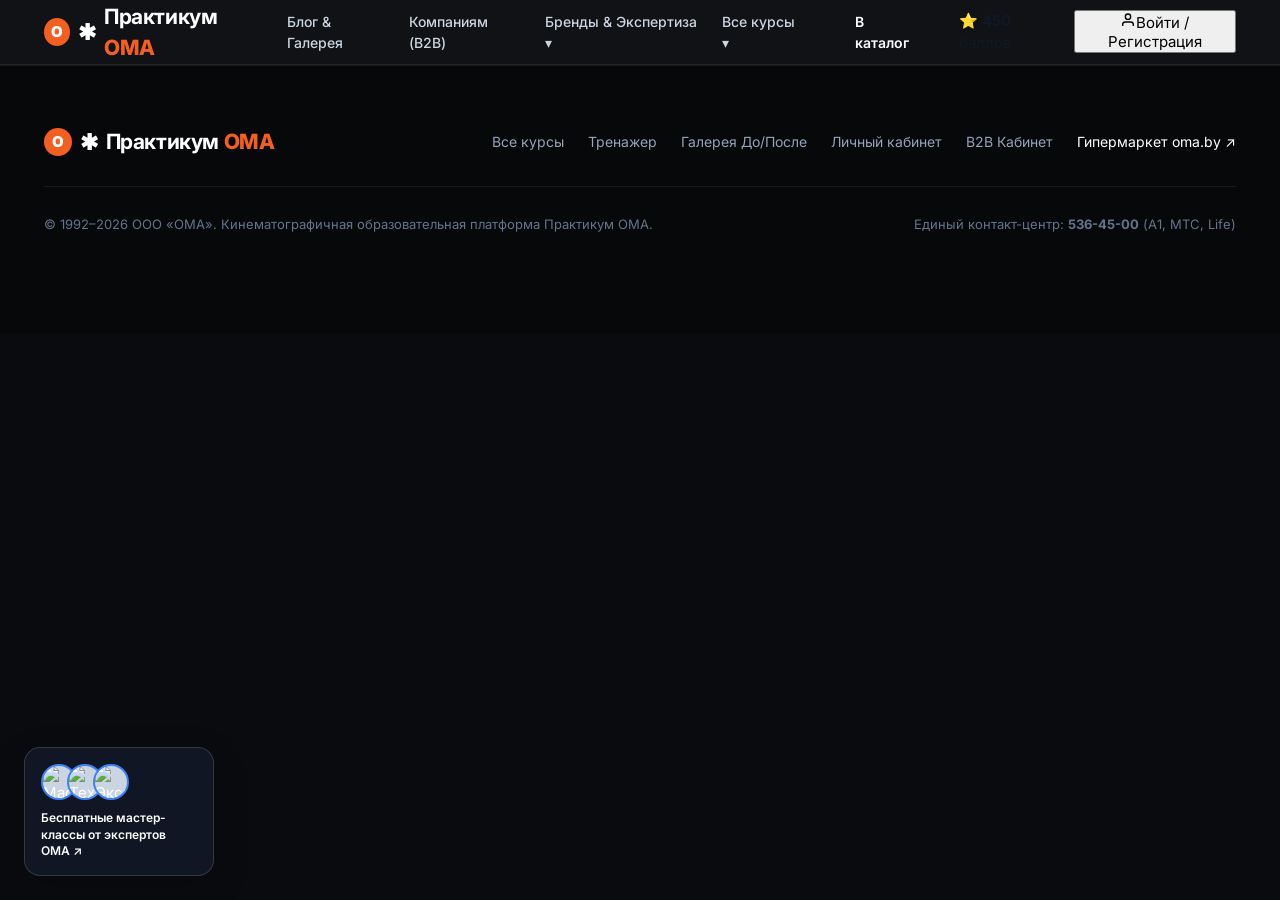
==== commit 185cd436: "1.2.0" ====
--- a/index.html
+++ b/index.html
@@ -3,29 +3,30 @@
 <head>
   <meta charset="utf-8">
   <meta name="viewport" content="width=device-width, initial-scale=1, viewport-fit=cover">
-  <title>OMA Практикум — образовательная e-commerce платформа гипермаркета ОМА</title>
+  <title>Практикум ОМА (OMA ACADEMY) — Кинематографичная образовательная e-commerce платформа</title>
   <link rel="stylesheet" href="style.css">
+  <link rel="stylesheet" href="apple-cinema.css">
 </head>
-<body>
+<body style="background: #0A0B0E;">
 
-  <!-- 1. ШАПКА В ТОЧНОМ СТИЛЕ ЯНДЕКС ПРАКТИКУМ (В ЦВЕТАХ ОМА) -->
-  <header class="site-header">
+  <!-- ШАПКА ПЛАТФОРМЫ В ЦВЕТАХ ОМА С ПОДДЕРЖКОЙ АВТОРИЗАЦИИ И БАЛЛОВ -->
+  <header class="site-header" style="background: rgba(17, 19, 24, 0.95); backdrop-filter: blur(20px); border-bottom: 1px solid rgba(255, 255, 255, 0.08);">
     <div class="container">
       <div class="header-inner">
         <!-- Логотип: Оранжевый кружок О + Снежинка + Практикум ОМА -->
-        <a class="logo-practicum" href="index.html">
+        <a class="logo-practicum" href="index.html" style="color: #ffffff;">
           <span class="logo-badge-circle">О</span>
-          <span class="logo-asterisk">✱</span>
+          <span class="logo-asterisk" style="color: #ffffff;">✱</span>
           <span class="logo-brand-text">Практикум <span>ОМА</span></span>
         </a>
 
-        <!-- Навигация верхнего меню как на скриншоте 1 и 2 -->
+        <!-- Навигация верхнего меню -->
         <nav class="header-nav">
-          <a class="header-nav-link" href="gallery.html">Блог & Галерея</a>
-          <a class="header-nav-link" href="cabinet.html?tab=b2b">Компаниям (B2B)</a>
-          <a class="header-nav-link" href="index.html#expertise">Об Академии ▾</a>
-          <a class="header-nav-link" href="courses.html">Все курсы ▾</a>
-          <a class="btn-header-catalog" href="courses.html">В каталог</a>
+          <a class="header-nav-link" href="gallery.html" style="color: #cbd5e1;">Блог & Галерея</a>
+          <a class="header-nav-link" href="cabinet.html?tab=b2b" style="color: #cbd5e1;">Компаниям (B2B)</a>
+          <a class="header-nav-link" href="#expertise" style="color: #cbd5e1;">Бренды & Экспертиза ▾</a>
+          <a class="header-nav-link" href="courses.html" style="color: #cbd5e1;">Все курсы ▾</a>
+          <a class="btn-header-catalog" href="courses.html" style="background: var(--oma-orange-vibrant); color: #fff;">В каталог</a>
         </nav>
 
         <!-- Баллы ОМА и Профиль -->
@@ -37,180 +38,25 @@
     </div>
   </header>
 
-  <!-- 2. ГЕРОЙ-БАННЕР (НЕБО, ЛЮДИ НА ХОЛМЕ, СТЕКЛЯННЫЙ ХАБ-БОКС) — ТОЧНО ПО СКРИНШОТУ 1 -->
-  <section class="hero-practicum">
-    <div class="container">
-      <!-- Верхняя строка статусов / наград -->
-      <div class="hero-status-row">
-        <div class="hero-status-badge">
-          <span>✦</span> №1 по обучению ремонту и строительству в 2026 году
-          <span class="status-info-icon" title="По данным ритейлера ОМА и ассоциации DIY">i</span>
-        </div>
-        <div class="hero-status-badge">
-          <span>⚡</span> Лучшая образовательная e-commerce платформа года
-          <span class="status-info-icon" title="Интеграция с магазином oma.by">i</span>
-        </div>
-      </div>
+  <!-- ГЛАВНЫЙ ИНТЕРАКТИВНЫЙ REACT-КОНТЕЙНЕР (APPLE PRODUCT PAGE SCROLLYTELLING) -->
+  <div id="oma-react-app"></div>
 
-      <!-- Главный заголовок -->
-      <h1 class="hero-main-title">
-        Практикум ОМА — профессии и навыки ремонта, с которыми строят дом и повышают доход
-      </h1>
-
-      <!-- Центральный интерактивный поисковый хаб-бокс (из скриншота 1) -->
-      <div class="hero-search-hub">
-        <!-- Оранжевый плавающий бейдж скидки справа вверху -->
-        <div class="hero-discount-pill">
-          до –30% по 31.10
-        </div>
-
-        <!-- Поисковая строка -->
-        <div class="hub-search-input-wrap">
-          <svg width="18" height="18" viewBox="0 0 24 24" fill="none" stroke="currentColor" stroke-width="2.5">
-            <circle cx="11" cy="11" r="8"></circle>
-            <path d="M21 21l-4.35-4.35"></path>
-          </svg>
-          <input type="text" id="hub-search" class="hub-search-input" placeholder="Навык, курс или материал (Ceresit, Лофт, плитка)...">
-        </div>
-
-        <!-- Теги-таблетки (Pill tags) -->
-        <div class="hub-tags-grid">
-          <button class="hub-tag-pill" onclick="location.href='courses.html?g=teen'">Мастер-классы DIY</button>
-          <button class="hub-tag-pill" onclick="location.href='courses.html?g=student'">Электрика</button>
-          <button class="hub-tag-pill" onclick="location.href='courses.html?g=pro'">Плитка и Ceresit</button>
-          <button class="hub-tag-pill" onclick="location.href='courses.html?g=student'">Дизайн</button>
-          <button class="hub-tag-pill" onclick="location.href='courses.html?g=teen'">Мебель Лофт</button>
-          <button class="hub-tag-pill" onclick="location.href='courses.html?g=pro'">Фасады Knauf</button>
-          <button class="hub-tag-pill" onclick="location.href='courses.html?g=team'">B2B Бригады</button>
-          <button class="hub-tag-pill" onclick="location.href='courses.html'">Все курсы</button>
-        </div>
-
-        <!-- Кнопка "Начать бесплатно" внизу хаб-бокса -->
-        <button class="hub-action-btn" onclick="window.OmaApp.ui.openOnboardingModal()">
-          <span class="asterisk-orange">✱</span>
-          <span>Начать бесплатно (подбор за 1 мин)</span>
-        </button>
-      </div>
-    </div>
-  </section>
-
-  <!-- 3. ЗЕЛЕНЫЙ ПРОМО-БАННЕР ("ДВОЙНАЯ ВЫГОДА В ОКТЯБРЕ") — ТОЧНО ПО СКРИНШОТУ 1 -->
-  <section class="promo-green-section">
-    <div class="container">
-      <div class="promo-green-banner">
-        <!-- Левый круглый бейдж 30% -->
-        <div class="promo-discount-circle">
-          30%
-        </div>
-
-        <!-- Центральный контент -->
-        <div class="promo-content">
-          <h2 class="promo-title">
-            Двойная выгода в октябре: скидка до 30% и набор материалов бонусом
-          </h2>
-          <p class="promo-subtitle">
-            Оплатите со скидкой до 31.10 и получите готовый комплект материалов в 1 клик на ~350 BYN, в том числе сметы по B2B-сертификациям
-          </p>
-          <button class="btn-promo-white" onclick="location.href='courses.html'">
-            Выбрать курс
-          </button>
-        </div>
-
-        <!-- Правая 3D-карточка выгоды -->
-        <div class="promo-benefit-card">
-          <div class="floating-ai-badge">✦ PRO</div>
-          <div class="benefit-amount">~350 BYN</div>
-          <div class="benefit-label">Экономия на смете ОМА</div>
-        </div>
-      </div>
-    </div>
-  </section>
-
-  <!-- 4. ТЕМНАЯ СЕКЦИЯ ЭКСПЕРТИЗЫ — ТОЧНО ПО СКРИНШОТУ 2 -->
-  <section class="expertise-section" id="expertise">
-    <div class="container">
-      <div class="expertise-banner-dark">
-        <h2 class="expertise-title">
-          Экспертиза в технологиях и материалах —<br>это у нас от ОМА и брендов-партнеров
-        </h2>
-
-        <!-- Главное фото команды экспертов -->
-        <div class="expertise-photo-hero" style="background-image: url('https://images.unsplash.com/photo-1581094794329-c8112a89af12?auto=format&fit=crop&w=1200&q=80')"></div>
-
-        <!-- 3 темные карточки снизу (по скриншоту 2) -->
-        <div class="expertise-cards-grid">
-          <div class="expertise-card">
-            <div class="expertise-badge-pill">О</div>
-            <p>
-              Профессиональные мастера, технологи сети ОМА и наставники курсов — действующие эксперты с многолетним опытом в строительстве и отделке.
-            </p>
-          </div>
-          <div class="expertise-card">
-            <div class="expertise-badge-pill" style="background:#2563eb">✦</div>
-            <p>
-              Совместные программы и прямая сертификация мастеров от брендов-поставщиков: Ceresit, Knauf, Litokol, Bosch и Makita.
-            </p>
-          </div>
-          <div class="expertise-card">
-            <div class="expertise-badge-pill" style="background:#10b981">⭐</div>
-            <p>
-              Энтузиасты своего дела помогают студентам учиться на реальном ассортименте гипермаркетов ОМА, делиться сметами и отзывами.
-            </p>
-          </div>
-        </div>
-      </div>
-    </div>
-  </section>
-
-  <!-- 5. КАТАЛОГ: ТРЕХУРОВНЕВАЯ СТРУКТУРА ОМА ACADEMY ПО ТЗ -->
-  <section class="section" style="padding-top:10px">
-    <div class="container">
-      <div style="display:flex;justify-content:space-between;align-items:flex-end;margin-bottom:32px">
-        <div>
-          <span class="hero-discount-pill" style="position:static;display:inline-block;margin-bottom:8px">ПРАКТИКА И СМЕТА</span>
-          <h2 style="font-size:32px;font-weight:800;letter-spacing:-0.5px">Популярные направления обучения</h2>
-          <p style="color:var(--text-secondary);font-size:15px">Каждый курс включает видеоуроки, пошаговый тренажер и кнопку покупки сметы в 1 клик на oma.by</p>
-        </div>
-        <a href="courses.html" class="btn-primary" style="padding:10px 22px">
-          Смотреть все программы (6) →
-        </a>
-      </div>
-
-      <div class="courses-grid" id="homepage-featured-grid">
-        <!-- Заполняется из AppData -->
-      </div>
-    </div>
-  </section>
-
-  <!-- 6. ПЛАВАЮЩИЕ ВИДЖЕТЫ ВНИЗУ (ИЗ СКРИНШОТА 2) -->
-  <!-- Плавающий синий виджет слева внизу: Воркшопы от экспертов -->
-  <div class="floating-workshop-card" onclick="window.OmaApp.ui.openOnboardingModal()">
+  <!-- Плавающий виджет слева внизу: Бесплатные мастер-классы -->
+  <div class="floating-workshop-card" onclick="window.OmaApp && window.OmaApp.ui && window.OmaApp.ui.openOnboardingModal()" style="background: rgba(17, 24, 39, 0.9); border: 1px solid rgba(255, 255, 255, 0.15); color: #fff; z-index: 98;">
     <div class="workshop-avatars-row">
       <img class="workshop-avatar" src="https://images.unsplash.com/photo-1534528741775-53994a69daeb?auto=format&fit=crop&w=100&q=80" alt="Мастер">
       <img class="workshop-avatar" src="https://images.unsplash.com/photo-1507003211169-0a1dd7228f2d?auto=format&fit=crop&w=100&q=80" alt="Технолог">
       <img class="workshop-avatar" src="https://images.unsplash.com/photo-1500648767791-00dcc994a43e?auto=format&fit=crop&w=100&q=80" alt="Эксперт">
     </div>
-    <div class="workshop-text">
+    <div class="workshop-text" style="color: #fff;">
       Бесплатные мастер-классы от экспертов ОМА ↗
     </div>
   </div>
 
-  <!-- Плавающий темный бар по центру внизу: Двойная выгода до 31 октября -->
-  <div class="floating-bottom-bar">
-    <div class="floating-discount-badge">30%</div>
-    <div class="floating-bar-text">
-      <b>Двойная выгода до 31 октября</b>
-      <span>Скидка до 30% и набор материалов в 1 клик</span>
-    </div>
-    <button class="btn-floating-action" onclick="location.href='courses.html'">
-      Выбрать курс
-    </button>
-  </div>
-
-  <!-- Футер -->
-  <footer class="site-footer" style="padding-bottom:100px">
+  <!-- ФУТЕР -->
+  <footer class="site-footer" style="padding: 60px 0 100px; background: #07080A; border-top: 1px solid rgba(255, 255, 255, 0.08);">
     <div class="container">
-      <div style="display:flex;justify-content:space-between;align-items:center;flex-wrap:wrap;gap:20px;border-bottom:1px solid rgba(255,255,255,0.1);padding-bottom:28px;margin-bottom:28px">
+      <div style="display:flex;justify-content:space-between;align-items:center;flex-wrap:wrap;gap:20px;border-bottom:1px solid rgba(255,255,255,0.08);padding-bottom:28px;margin-bottom:28px">
         <div class="logo-practicum" style="color:#ffffff">
           <span class="logo-badge-circle">О</span>
           <span class="logo-asterisk" style="color:#ffffff">✱</span>
@@ -221,68 +67,29 @@
           <a href="learn.html?id=1">Тренажер</a>
           <a href="gallery.html">Галерея До/После</a>
           <a href="cabinet.html">Личный кабинет</a>
+          <a href="cabinet.html?tab=b2b" style="color:var(--oma-blue-titanium)">B2B Кабинет</a>
           <a href="https://oma.by" target="_blank" style="color:#ffffff">Гипермаркет oma.by ↗</a>
         </div>
       </div>
       <div style="font-size:13px;color:#64748b;display:flex;justify-content:space-between;align-items:center;flex-wrap:wrap;gap:10px">
-        <div>© 1992–2026 ООО «ОМА». Образовательная платформа OMA Практикум.</div>
-        <div>Единый контакт-центр: <b>536-45-00</b></div>
+        <div>© 1992–2026 ООО «ОМА». Кинематографичная образовательная платформа Практикум ОМА.</div>
+        <div>Единый контакт-центр: <b>536-45-00</b> (A1, МТС, Life)</div>
       </div>
     </div>
   </footer>
 
+  <!-- Скрипты: React 18 CDN + Локальный офлайн фоллбек -->
+  <script src="https://unpkg.com/react@18/umd/react.production.min.js"></script>
+  <script src="https://unpkg.com/react-dom@18/umd/react-dom.production.min.js"></script>
+  <script src="vendor/react-offline.js"></script>
+
+  <!-- Бизнес-логика ОМА и Клиентский движок -->
   <script src="config.js"></script>
   <script src="app.js"></script>
   <script src="auth.js"></script>
-  <script>
-    document.addEventListener('DOMContentLoaded', async function () {
-      // Поиск из хаб-бокса
-      var hubSearch = document.getElementById('hub-search');
-      if (hubSearch) {
-        hubSearch.addEventListener('keypress', function (e) {
-          if (e.key === 'Enter') {
-            location.href = 'courses.html?q=' + encodeURIComponent(hubSearch.value.trim());
-          }
-        });
-      }
 
-      // Загрузка популярных курсов
-      var projects = await window.OmaApp.data.getProjects();
-      var grid = document.getElementById('homepage-featured-grid');
-      if (grid) {
-        grid.innerHTML = '';
-        projects.slice(0, 3).forEach(function (p) {
-          var audBadge = p.audience === 'teen' ? 'B2C Мастер-класс' : (p.audience === 'student' ? 'Студенты' : 'B2B Сертификация');
-          var card = document.createElement('div');
-          card.className = 'course-card';
-          card.innerHTML =
-            '<div class="course-cover" style="background-image:url(\'' + p.imageUrl + '\')">' +
-              '<span class="course-cover-badge">' + audBadge + '</span>' +
-              '<span class="course-points-tag">+' + p.pointsReward + ' баллов ОМА</span>' +
-            '</div>' +
-            '<div class="course-body">' +
-              '<div class="course-meta">' +
-                '<span class="meta-item">⏱ ' + p.durationMin + ' мин</span>' +
-                '<span class="meta-item">⚡ ' + p.difficulty + '</span>' +
-                '<span class="meta-item">📦 ' + (p.stepsCount || 3) + ' шага</span>' +
-              '</div>' +
-              '<h3 class="course-name">' + p.title + '</h3>' +
-              '<p class="course-desc">' + p.description + '</p>' +
-              '<div class="course-footer">' +
-                '<div class="price-block">' +
-                  '<div class="price-val">' + p.price.toFixed(2) + ' BYN</div>' +
-                  '<div class="price-sub">Смета материалов ОМА</div>' +
-                '</div>' +
-                '<div class="card-actions">' +
-                  '<button class="btn-bom-kit" onclick="window.OmaApp.ui.openBomModal(' + p.id + ')">🛒 Смета в 1 клик</button>' +
-                  '<button class="btn-learn" onclick="location.href=\'learn.html?id=' + p.id + '\'">Тренажер →</button>' +
-                '</div>' +
-              '</div>' +
-            '</div>';
-          grid.appendChild(card);
-        });
-      }
-    });
-  </script>
+  <!-- React 18 Apple Cinema Engine -->
+  <script src="oma-react-app.js"></script>
+
 </body>
 </html>
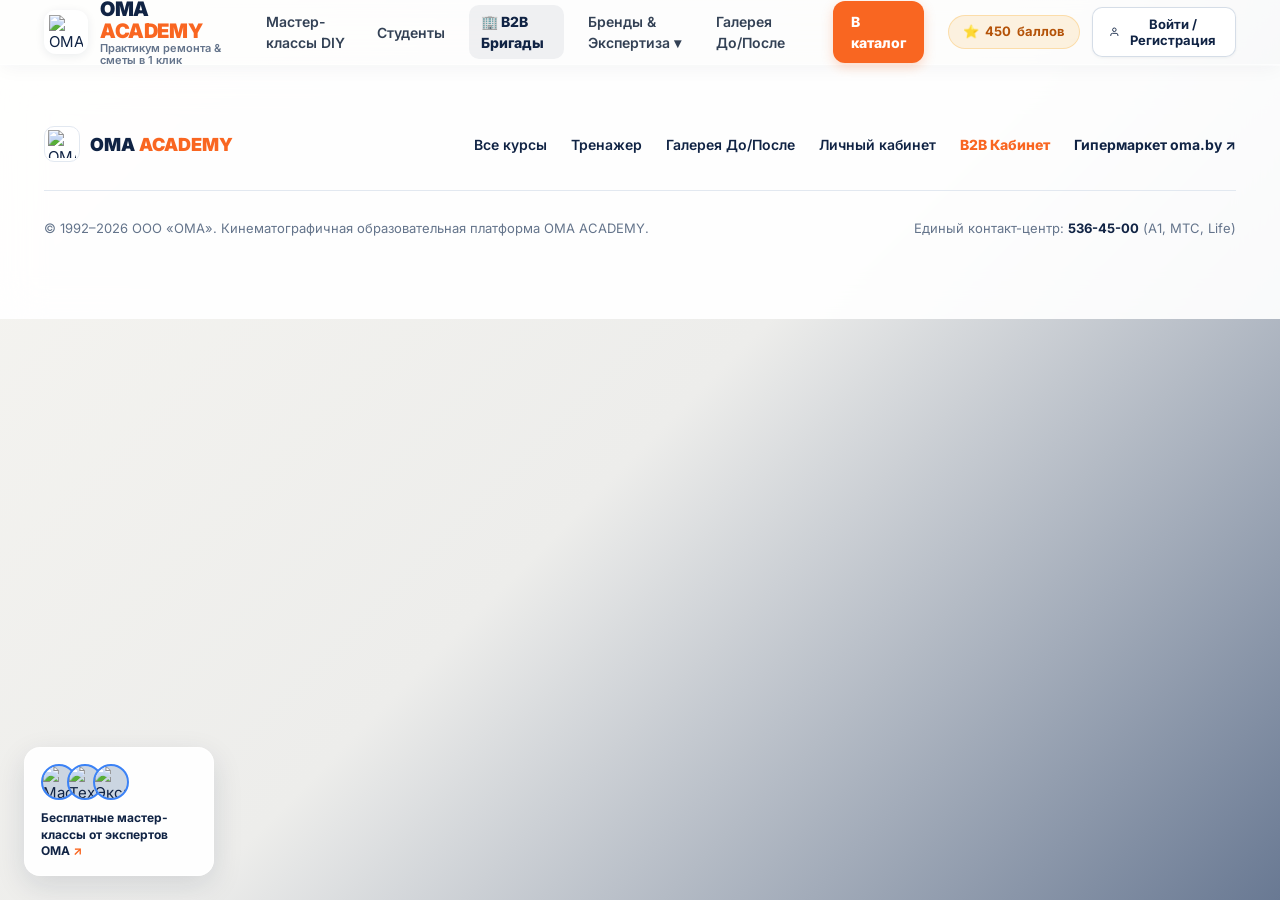
==== commit ed2aabe5: "1.2.1" ====
--- a/index.html
+++ b/index.html
@@ -7,29 +7,36 @@
   <link rel="stylesheet" href="style.css">
   <link rel="stylesheet" href="apple-cinema.css">
 </head>
-<body style="background: #0A0B0E;">
+<body style="background-image: url('bg-blueprint.png'), linear-gradient(135deg, #F6F5F1 0%, #EDEDEB 50%, #697993 100%); background-size: cover; background-attachment: fixed; background-position: center; min-height: 100vh; color: #102344;">
 
-  <!-- ШАПКА ПЛАТФОРМЫ В ЦВЕТАХ ОМА С ПОДДЕРЖКОЙ АВТОРИЗАЦИИ И БАЛЛОВ -->
-  <header class="site-header" style="background: rgba(17, 19, 24, 0.95); backdrop-filter: blur(20px); border-bottom: 1px solid rgba(255, 255, 255, 0.08);">
+  <!-- ШАПКА ПЛАТФОРМЫ В ЦВЕТАХ ОМА С ПОДДЕРЖКОЙ АВТОРИЗАЦИИ И БАЛЛОВ (GLASSMORPHISM) -->
+  <header class="site-header" style="background: rgba(255, 255, 255, 0.85); backdrop-filter: blur(16px); -webkit-backdrop-filter: blur(16px); border-bottom: 1px solid rgba(255, 255, 255, 0.6); box-shadow: 0 4px 20px -2px rgba(16, 35, 68, 0.05);">
     <div class="container">
       <div class="header-inner">
-        <!-- Логотип: Оранжевый кружок О + Снежинка + Практикум ОМА -->
-        <a class="logo-practicum" href="index.html" style="color: #ffffff;">
-          <span class="logo-badge-circle">О</span>
-          <span class="logo-asterisk" style="color: #ffffff;">✱</span>
-          <span class="logo-brand-text">Практикум <span>ОМА</span></span>
+        <!-- Обновленный логотип OMA ACADEMY (из фото пользователя) -->
+        <a href="index.html" style="display: flex; align-items: center; gap: 12px; text-decoration: none;">
+          <div style="width: 44px; height: 44px; border-radius: 12px; background: #ffffff; border: 1px solid rgba(255, 255, 255, 0.8); box-shadow: 0 2px 10px rgba(16, 35, 68, 0.08); padding: 4px; display: flex; align-items: center; justify-content: center;">
+            <img src="logo-oma-academy.png" alt="OMA ACADEMY" style="max-width: 100%; max-height: 100%; object-fit: contain;">
+          </div>
+          <div style="display: flex; flex-direction: column; line-height: 1.1;">
+            <div style="font-weight: 900; font-size: 20px; letter-spacing: -0.4px;">
+              <span style="color: #102344;">OMA</span> <span style="color: #F96621;">ACADEMY</span>
+            </div>
+            <span style="font-size: 11px; color: #64748b; font-weight: 600;">Практикум ремонта & сметы в 1 клик</span>
+          </div>
         </a>
 
-        <!-- Навигация верхнего меню -->
+        <!-- Навигация верхнего меню по 3 уровням -->
         <nav class="header-nav">
-          <a class="header-nav-link" href="gallery.html" style="color: #cbd5e1;">Блог & Галерея</a>
-          <a class="header-nav-link" href="cabinet.html?tab=b2b" style="color: #cbd5e1;">Компаниям (B2B)</a>
-          <a class="header-nav-link" href="#expertise" style="color: #cbd5e1;">Бренды & Экспертиза ▾</a>
-          <a class="header-nav-link" href="courses.html" style="color: #cbd5e1;">Все курсы ▾</a>
-          <a class="btn-header-catalog" href="courses.html" style="background: var(--oma-orange-vibrant); color: #fff;">В каталог</a>
+          <a class="header-nav-link" href="courses.html?g=teen" style="color: #334155; font-weight: 600;">Мастер-классы DIY</a>
+          <a class="header-nav-link" href="courses.html?g=student" style="color: #334155; font-weight: 600;">Студенты</a>
+          <a class="header-nav-link" href="cabinet.html?tab=b2b" style="color: #102344; font-weight: 800; background: rgba(16, 35, 68, 0.06); padding: 6px 12px; border-radius: 10px;">🏢 B2B Бригады</a>
+          <a class="header-nav-link" href="#expertise" style="color: #334155; font-weight: 600;">Бренды & Экспертиза ▾</a>
+          <a class="header-nav-link" href="gallery.html" style="color: #334155; font-weight: 600;">Галерея До/После</a>
+          <a class="btn-header-catalog" href="courses.html" style="background: #F96621; color: #fff; font-weight: 800; border-radius: 12px; box-shadow: 0 4px 12px rgba(249, 102, 33, 0.25);">В каталог</a>
         </nav>
 
-        <!-- Баллы ОМА и Профиль -->
+        <!-- Баллы ОМА и Профиль SSO -->
         <div class="header-user-slot">
           <div id="header-points-slot"></div>
           <div id="header-auth-slot"></div>
@@ -42,38 +49,41 @@
   <div id="oma-react-app"></div>
 
   <!-- Плавающий виджет слева внизу: Бесплатные мастер-классы -->
-  <div class="floating-workshop-card" onclick="window.OmaApp && window.OmaApp.ui && window.OmaApp.ui.openOnboardingModal()" style="background: rgba(17, 24, 39, 0.9); border: 1px solid rgba(255, 255, 255, 0.15); color: #fff; z-index: 98;">
+  <div class="floating-workshop-card" onclick="window.OmaApp && window.OmaApp.ui && window.OmaApp.ui.openOnboardingModal()" style="background: rgba(255, 255, 255, 0.92); backdrop-filter: blur(16px); -webkit-backdrop-filter: blur(16px); border: 1px solid rgba(255, 255, 255, 0.8); color: #102344; box-shadow: 0 10px 30px rgba(16, 35, 68, 0.12); z-index: 98;">
     <div class="workshop-avatars-row">
       <img class="workshop-avatar" src="https://images.unsplash.com/photo-1534528741775-53994a69daeb?auto=format&fit=crop&w=100&q=80" alt="Мастер">
       <img class="workshop-avatar" src="https://images.unsplash.com/photo-1507003211169-0a1dd7228f2d?auto=format&fit=crop&w=100&q=80" alt="Технолог">
       <img class="workshop-avatar" src="https://images.unsplash.com/photo-1500648767791-00dcc994a43e?auto=format&fit=crop&w=100&q=80" alt="Эксперт">
     </div>
-    <div class="workshop-text" style="color: #fff;">
-      Бесплатные мастер-классы от экспертов ОМА ↗
+    <div class="workshop-text" style="color: #102344; font-weight: 700;">
+      Бесплатные мастер-классы от экспертов ОМА <span style="color: #F96621;">↗</span>
     </div>
   </div>
 
-  <!-- ФУТЕР -->
-  <footer class="site-footer" style="padding: 60px 0 100px; background: #07080A; border-top: 1px solid rgba(255, 255, 255, 0.08);">
+  <!-- ФУТЕР В ЧИСТОМ СТИЛЕ CLEAN UI -->
+  <footer class="site-footer" style="padding: 60px 0 80px; background: rgba(255, 255, 255, 0.92); backdrop-filter: blur(20px); -webkit-backdrop-filter: blur(20px); border-top: 1px solid rgba(255, 255, 255, 0.8);">
     <div class="container">
-      <div style="display:flex;justify-content:space-between;align-items:center;flex-wrap:wrap;gap:20px;border-bottom:1px solid rgba(255,255,255,0.08);padding-bottom:28px;margin-bottom:28px">
-        <div class="logo-practicum" style="color:#ffffff">
-          <span class="logo-badge-circle">О</span>
-          <span class="logo-asterisk" style="color:#ffffff">✱</span>
-          <span class="logo-brand-text">Практикум <span>ОМА</span></span>
+      <div style="display:flex;justify-content:space-between;align-items:center;flex-wrap:wrap;gap:20px;border-bottom:1px solid #e2e8f0;padding-bottom:28px;margin-bottom:28px">
+        <div style="display: flex; align-items: center; gap: 10px;">
+          <div style="width: 36px; height: 36px; border-radius: 10px; background: #fff; border: 1px solid #e2e8f0; padding: 3px; display: flex; align-items: center; justify-content: center;">
+            <img src="logo-oma-academy.png" alt="OMA ACADEMY" style="max-width: 100%; max-height: 100%; object-fit: contain;">
+          </div>
+          <div style="font-weight: 900; font-size: 18px;">
+            <span style="color: #102344;">OMA</span> <span style="color: #F96621;">ACADEMY</span>
+          </div>
         </div>
-        <div style="display:flex;gap:24px;font-size:14px;color:#94a3b8">
-          <a href="courses.html">Все курсы</a>
-          <a href="learn.html?id=1">Тренажер</a>
-          <a href="gallery.html">Галерея До/После</a>
-          <a href="cabinet.html">Личный кабинет</a>
-          <a href="cabinet.html?tab=b2b" style="color:var(--oma-blue-titanium)">B2B Кабинет</a>
-          <a href="https://oma.by" target="_blank" style="color:#ffffff">Гипермаркет oma.by ↗</a>
+        <div style="display:flex;gap:24px;font-size:14px;color:#475569;font-weight:600">
+          <a href="courses.html" style="color: #102344;">Все курсы</a>
+          <a href="learn.html?id=1" style="color: #102344;">Тренажер</a>
+          <a href="gallery.html" style="color: #102344;">Галерея До/После</a>
+          <a href="cabinet.html" style="color: #102344;">Личный кабинет</a>
+          <a href="cabinet.html?tab=b2b" style="color: #F96621; font-weight: 800;">B2B Кабинет</a>
+          <a href="https://oma.by" target="_blank" style="color: #102344; font-weight: 700;">Гипермаркет oma.by ↗</a>
         </div>
       </div>
       <div style="font-size:13px;color:#64748b;display:flex;justify-content:space-between;align-items:center;flex-wrap:wrap;gap:10px">
-        <div>© 1992–2026 ООО «ОМА». Кинематографичная образовательная платформа Практикум ОМА.</div>
-        <div>Единый контакт-центр: <b>536-45-00</b> (A1, МТС, Life)</div>
+        <div>© 1992–2026 ООО «ОМА». Кинематографичная образовательная платформа OMA ACADEMY.</div>
+        <div>Единый контакт-центр: <b style="color: #102344;">536-45-00</b> (A1, МТС, Life)</div>
       </div>
     </div>
   </footer>
--- a/style.css
+++ b/style.css
@@ -6,36 +6,35 @@
 @import url('https://fonts.googleapis.com/css2?family=Inter:wght@300;400;500;600;700;800;900&family=JetBrains+Mono:wght@400;500;700&display=swap');
 
 :root {
-  /* Фирменные цвета ОМА */
-  --oma-orange: #f35f21;
-  --oma-orange-hover: #e04f13;
-  --oma-orange-active: #c94008;
-  --oma-orange-soft: #fff4ed;
-  --oma-orange-glow: rgba(243, 95, 33, 0.35);
-
-  /* Зеленый промо-блок (как в Практикуме) */
-  --practicum-green: #00a651;
-  --practicum-green-dark: #008f45;
-  --practicum-green-soft: #e6f7ee;
-
-  /* Темная секция экспертности Практикума */
-  --practicum-dark-bg: #0d1912;
-  --practicum-dark-card: rgba(255, 255, 255, 0.08);
-  --practicum-dark-border: rgba(255, 255, 255, 0.12);
+  /* Фирменные цвета ОМА (извлечены из нового логотипа OMA ACADEMY) */
+  --oma-orange: #F96621;
+  --oma-orange-hover: #E25412;
+  --oma-orange-active: #BD4008;
+  --oma-orange-soft: #FFF2EB;
+  --oma-orange-glow: rgba(249, 102, 33, 0.35);
+
+  --oma-navy: #102344;
+  --oma-navy-hover: #193154;
+  --oma-navy-soft: #F1F4F9;
+
+  /* Зеленый статус / B2B сертифицирован */
+  --practicum-green: #10B981;
+  --practicum-green-dark: #059669;
+  --practicum-green-soft: #ECFDF5;
 
   /* Нейтральная палитра интерфейса */
-  --bg-page: #f9fafb;
-  --surface: #ffffff;
-  --border: #e5e7eb;
-  --border-light: #f3f4f6;
+  --bg-page: #F6F5F1;
+  --surface: rgba(255, 255, 255, 0.90);
+  --border: rgba(226, 232, 240, 0.8);
+  --border-light: rgba(255, 255, 255, 0.5);
 
   /* Типографика */
-  --text-main: #111827;
-  --text-secondary: #4b5563;
-  --text-muted: #6b7280;
+  --text-main: #102344;
+  --text-secondary: #475569;
+  --text-muted: #64748b;
   --text-white: #ffffff;
 
-  /* Скругления Яндекс Практикум */
+  /* Скругления */
   --radius-pill: 9999px;
   --radius-xs: 6px;
   --radius-sm: 10px;
@@ -43,11 +42,12 @@
   --radius-lg: 24px;
   --radius-xl: 32px;
 
-  /* Тени */
-  --shadow-sm: 0 1px 3px rgba(0, 0, 0, 0.05);
-  --shadow-md: 0 4px 20px -2px rgba(0, 0, 0, 0.08);
-  --shadow-lg: 0 20px 40px -8px rgba(0, 0, 0, 0.15);
-  --shadow-float: 0 12px 36px rgba(0, 0, 0, 0.18);
+  /* Тени и эффекты стеклянной подложки */
+  --shadow-sm: 0 1px 3px rgba(16, 35, 68, 0.05);
+  --shadow-md: 0 10px 30px -5px rgba(16, 35, 68, 0.08);
+  --shadow-lg: 0 20px 45px -10px rgba(16, 35, 68, 0.12);
+  --shadow-float: 0 16px 40px -6px rgba(249, 102, 33, 0.20);
+  --shadow-oma-orange: 0 12px 32px -4px rgba(249, 102, 33, 0.10);
 
   --transition: all 0.2s cubic-bezier(0.16, 1, 0.3, 1);
 }
@@ -60,7 +60,11 @@
 
 body {
   font-family: 'Inter', -apple-system, BlinkMacSystemFont, 'Segoe UI', Roboto, sans-serif;
-  background-color: var(--bg-page);
+  background-image: url('bg-blueprint.png'), linear-gradient(135deg, #F6F5F1 0%, #EDEDEB 50%, #697993 100%);
+  background-size: cover;
+  background-attachment: fixed;
+  background-position: center;
+  background-repeat: no-repeat;
   color: var(--text-main);
   line-height: 1.5;
   font-size: 15px;
@@ -88,15 +92,18 @@
 }
 
 /* ==========================================================================
-   1. ШАПКА В СТИЛЕ ЯНДЕКС ПРАКТИКУМ (С БРЕНДИНГОМ ОМА)
+   1. ПРЕМИАЛЬНАЯ STICKY-ШАПКА В СТИЛЕ OMA ACADEMY С GLASSMORPHISM
    ========================================================================== */
 .site-header {
-  background: #ffffff;
-  border-bottom: 1px solid var(--border);
+  background: rgba(255, 255, 255, 0.85);
+  backdrop-filter: blur(16px);
+  -webkit-backdrop-filter: blur(16px);
+  border-bottom: 1px solid rgba(255, 255, 255, 0.6);
   position: sticky;
   top: 0;
   z-index: 100;
-  box-shadow: 0 1px 4px rgba(0, 0, 0, 0.02);
+  box-shadow: 0 4px 20px -2px rgba(16, 35, 68, 0.05);
+  transition: all 0.3s ease;
 }
 
 .header-inner {
@@ -196,6 +203,92 @@
   display: flex;
   align-items: center;
   gap: 12px;
+}
+
+.points-pill {
+  background: rgba(245, 158, 11, 0.12);
+  color: #b45309;
+  border: 1px solid rgba(245, 158, 11, 0.25);
+  padding: 6px 14px;
+  border-radius: var(--radius-pill);
+  font-size: 13px;
+  font-weight: 700;
+  display: inline-flex;
+  align-items: center;
+  gap: 6px;
+  cursor: pointer;
+  transition: var(--transition);
+}
+
+.points-pill:hover {
+  background: rgba(245, 158, 11, 0.2);
+}
+
+.btn-header-auth {
+  background: rgba(255, 255, 255, 0.9);
+  color: var(--oma-navy);
+  border: 1px solid rgba(203, 213, 225, 0.8);
+  padding: 8px 16px;
+  border-radius: var(--radius-sm);
+  font-size: 13px;
+  font-weight: 700;
+  display: inline-flex;
+  align-items: center;
+  gap: 8px;
+  cursor: pointer;
+  box-shadow: 0 1px 3px rgba(16, 35, 68, 0.05);
+  transition: var(--transition);
+}
+
+.btn-header-auth:hover {
+  border-color: var(--oma-orange);
+  color: var(--oma-orange);
+  background: #ffffff;
+}
+
+.user-profile-badge {
+  display: inline-flex;
+  align-items: center;
+  gap: 10px;
+  background: rgba(255, 255, 255, 0.95);
+  border: 1px solid rgba(226, 232, 240, 0.9);
+  padding: 4px 12px 4px 4px;
+  border-radius: var(--radius-sm);
+  cursor: pointer;
+  box-shadow: 0 1px 4px rgba(16, 35, 68, 0.06);
+  transition: var(--transition);
+}
+
+.user-profile-badge:hover {
+  border-color: var(--oma-orange);
+}
+
+.avatar-circle {
+  width: 32px;
+  height: 32px;
+  border-radius: 8px;
+  background: var(--oma-navy);
+  color: #fff;
+  display: flex;
+  align-items: center;
+  justify-content: center;
+  font-weight: 900;
+  font-size: 13px;
+}
+
+.user-name {
+  font-size: 13px;
+  font-weight: 800;
+  color: var(--oma-navy);
+  line-height: 1.2;
+}
+
+.user-role-label {
+  font-size: 10px;
+  font-weight: 700;
+  color: var(--oma-orange);
+  text-transform: uppercase;
+  letter-spacing: 0.5px;
 }
 
 /* ==========================================================================
@@ -817,20 +910,22 @@
 }
 
 .btn-bom-kit {
-  background: var(--border-light);
-  color: var(--text-main);
-  border: 1px solid var(--border);
-  padding: 10px 14px;
+  background: var(--oma-orange) !important;
+  color: #ffffff !important;
+  border: 1px solid var(--oma-orange) !important;
+  padding: 10px 16px;
   border-radius: var(--radius-sm);
   font-size: 13px;
-  font-weight: 600;
-  cursor: pointer;
+  font-weight: 800;
+  cursor: pointer;
+  box-shadow: 0 4px 14px rgba(249, 102, 33, 0.25);
+  transition: var(--transition);
 }
 
 .btn-bom-kit:hover {
-  background: var(--oma-orange-soft);
-  color: var(--oma-orange);
-  border-color: var(--oma-orange);
+  background: var(--oma-orange-hover) !important;
+  transform: translateY(-1px);
+  box-shadow: 0 6px 18px rgba(249, 102, 33, 0.35);
 }
 
 /* ==========================================================================
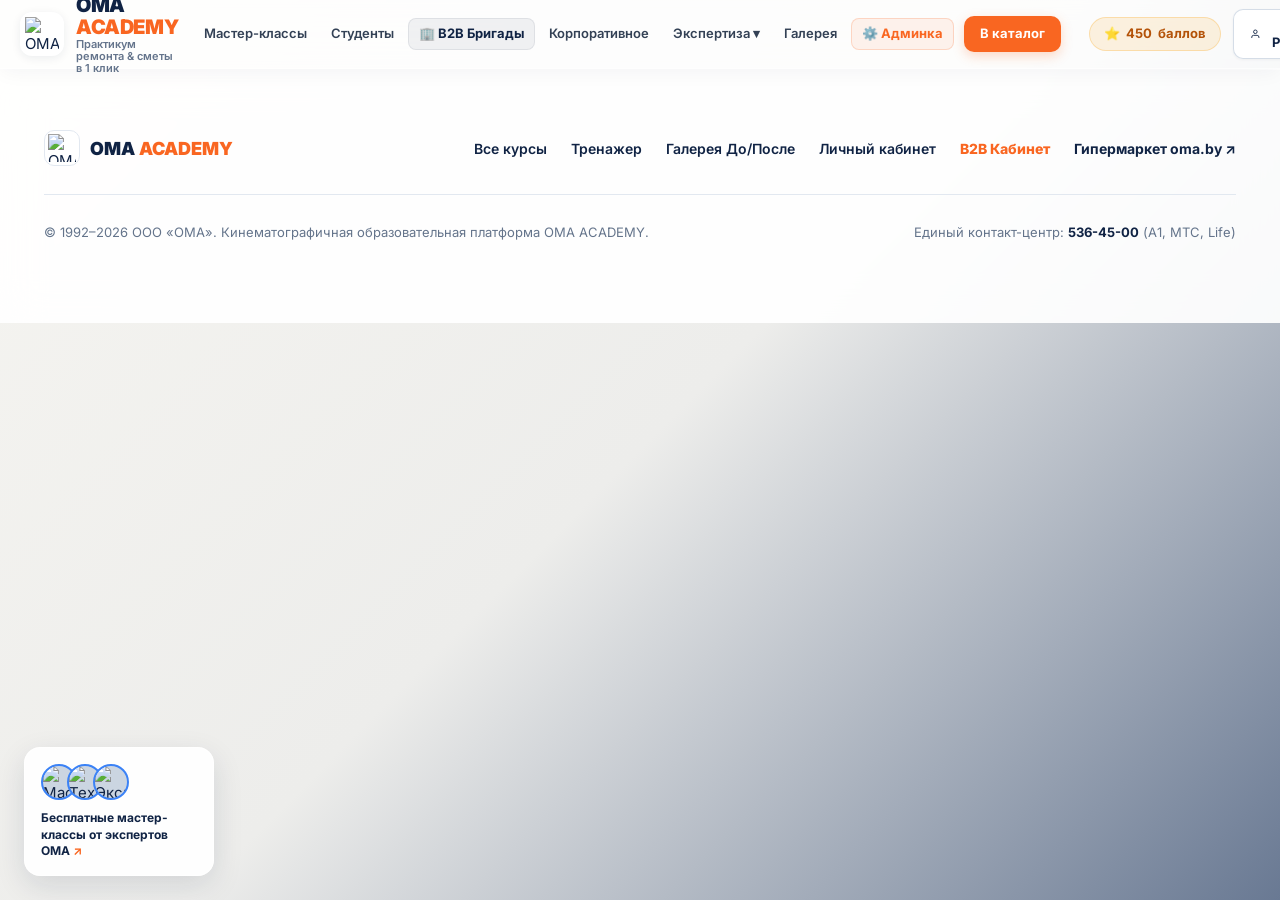
==== commit 3472ac71: "1.3.0" ====
--- a/index.html
+++ b/index.html
@@ -26,18 +26,21 @@
           </div>
         </a>
 
-        <!-- Навигация верхнего меню по 3 уровням -->
+        <!-- Навигация верхнего меню -->
         <nav class="header-nav">
-          <a class="header-nav-link" href="courses.html?g=teen" style="color: #334155; font-weight: 600;">Мастер-классы DIY</a>
-          <a class="header-nav-link" href="courses.html?g=student" style="color: #334155; font-weight: 600;">Студенты</a>
-          <a class="header-nav-link" href="cabinet.html?tab=b2b" style="color: #102344; font-weight: 800; background: rgba(16, 35, 68, 0.06); padding: 6px 12px; border-radius: 10px;">🏢 B2B Бригады</a>
-          <a class="header-nav-link" href="#expertise" style="color: #334155; font-weight: 600;">Бренды & Экспертиза ▾</a>
-          <a class="header-nav-link" href="gallery.html" style="color: #334155; font-weight: 600;">Галерея До/После</a>
-          <a class="btn-header-catalog" href="courses.html" style="background: #F96621; color: #fff; font-weight: 800; border-radius: 12px; box-shadow: 0 4px 12px rgba(249, 102, 33, 0.25);">В каталог</a>
+          <a class="header-nav-link" href="courses.html?g=teen">Мастер-классы</a>
+          <a class="header-nav-link" href="courses.html?g=student">Студенты</a>
+          <a class="header-nav-link header-nav-badge" href="cabinet.html?tab=b2b">🏢 B2B Бригады</a>
+          <a class="header-nav-link" href="corporate.html">Корпоративное</a>
+          <a class="header-nav-link" href="#expertise">Экспертиза ▾</a>
+          <a class="header-nav-link" href="gallery.html">Галерея</a>
+          <a class="header-nav-link header-nav-admin" href="admin.html">⚙️ Админка</a>
+          <a class="btn-header-catalog" href="courses.html">В каталог</a>
         </nav>
 
         <!-- Баллы ОМА и Профиль SSO -->
         <div class="header-user-slot">
+          <div id="header-notify-slot"></div>
           <div id="header-points-slot"></div>
           <div id="header-auth-slot"></div>
         </div>
@@ -97,6 +100,7 @@
   <script src="config.js"></script>
   <script src="app.js"></script>
   <script src="auth.js"></script>
+  <script src="notifications.js"></script>
 
   <!-- React 18 Apple Cinema Engine -->
   <script src="oma-react-app.js"></script>
--- a/style.css
+++ b/style.css
@@ -89,6 +89,11 @@
   max-width: 1240px;
   margin: 0 auto;
   padding: 0 24px;
+}
+
+.site-header .container {
+  max-width: 1520px;
+  padding: 0 20px;
 }
 
 /* ==========================================================================
@@ -110,14 +115,15 @@
   display: flex;
   align-items: center;
   justify-content: space-between;
-  height: 64px;
-  gap: 24px;
+  height: 68px;
+  gap: 16px;
 }
 
 .header-left {
   display: flex;
   align-items: center;
   gap: 12px;
+  flex-shrink: 0;
 }
 
 /* Логотип Практикум ОМА: красно-оранжевый кружок + снежинка/звезда + Практикум ОМА */
@@ -129,6 +135,7 @@
   font-size: 21px;
   letter-spacing: -0.4px;
   color: var(--text-main);
+  flex-shrink: 0;
 }
 
 .logo-badge-circle {
@@ -159,44 +166,252 @@
   font-weight: 800;
 }
 
-/* Меню навигации */
+/* Меню навигации — удобное, компактное, не переносится */
 .header-nav {
   display: flex;
   align-items: center;
-  gap: 24px;
+  gap: 4px;
   margin-left: auto;
+  flex-wrap: nowrap;
+  white-space: nowrap;
 }
 
 .header-nav-link {
-  font-size: 14px;
-  font-weight: 500;
-  color: var(--text-secondary);
-  display: flex;
+  font-size: 13px;
+  font-weight: 600;
+  color: #334155;
+  display: inline-flex;
+  align-items: center;
+  gap: 5px;
+  padding: 6px 10px;
+  border-radius: 9px;
+  white-space: nowrap;
+  cursor: pointer;
+  text-decoration: none;
+  transition: all 0.2s cubic-bezier(0.16, 1, 0.3, 1);
+}
+
+.header-nav-link:hover {
+  background: rgba(16, 35, 68, 0.05);
+  color: #102344;
+  transform: translateY(-1px);
+}
+
+.header-nav-link.active {
+  background: rgba(249, 102, 33, 0.08);
+  color: #F96621;
+  font-weight: 700;
+}
+
+.header-nav-badge {
+  background: rgba(16, 35, 68, 0.06);
+  color: #102344 !important;
+  font-weight: 700;
+  padding: 5px 10px;
+  border-radius: 8px;
+  border: 1px solid rgba(16, 35, 68, 0.08);
+}
+
+.header-nav-admin {
+  background: rgba(249, 102, 33, 0.08);
+  color: #F96621 !important;
+  font-weight: 700;
+  padding: 5px 10px;
+  border-radius: 8px;
+  border: 1px solid rgba(249, 102, 33, 0.2);
+}
+
+.btn-header-catalog {
+  background: var(--oma-orange) !important;
+  color: #ffffff !important;
+  padding: 8px 16px;
+  border-radius: 10px;
+  font-size: 13px;
+  font-weight: 700;
+  border: none;
+  cursor: pointer;
+  transition: all 0.2s cubic-bezier(0.16, 1, 0.3, 1);
+  margin-left: 6px;
+  white-space: nowrap;
+  text-decoration: none;
+  display: inline-flex;
+  align-items: center;
+  box-shadow: 0 4px 12px rgba(249, 102, 33, 0.25);
+}
+
+.btn-header-catalog:hover {
+  background: var(--oma-orange-hover) !important;
+  transform: translateY(-1px);
+  box-shadow: 0 6px 16px rgba(249, 102, 33, 0.35);
+}
+
+/* Глобальная дизайн-система кнопок */
+button, input[type="button"], input[type="submit"], .btn {
+  font-family: inherit;
+  -webkit-appearance: none;
+  -moz-appearance: none;
+  appearance: none;
+  border: none;
+  outline: none;
+  cursor: pointer;
+  user-select: none;
+  transition: all 0.2s cubic-bezier(0.16, 1, 0.3, 1);
+}
+
+.btn {
+  display: inline-flex;
+  align-items: center;
+  justify-content: center;
+  gap: 6px;
+  padding: 7px 14px;
+  border-radius: 9px;
+  font-size: 13px;
+  font-weight: 600;
+  border: 1px solid rgba(16, 35, 68, 0.12);
+  background: #ffffff;
+  color: #102344;
+  box-shadow: 0 1px 2px rgba(16, 35, 68, 0.04);
+  white-space: nowrap;
+  text-decoration: none;
+}
+.btn:hover {
+  background: #f8fafc;
+  border-color: rgba(16, 35, 68, 0.24);
+  transform: translateY(-1px);
+  box-shadow: 0 3px 8px rgba(16, 35, 68, 0.08);
+}
+.btn:active {
+  transform: translateY(0);
+}
+
+/* Красивые кнопки действий для таблиц */
+.btn-action-view {
+  display: inline-flex;
   align-items: center;
   gap: 4px;
-  cursor: pointer;
-}
-
-.header-nav-link:hover {
-  color: var(--text-main);
-}
-
-.btn-header-catalog {
-  background: #111827;
-  color: #ffffff;
-  padding: 10px 18px;
-  border-radius: var(--radius-sm);
-  font-size: 14px;
+  background: rgba(249, 102, 33, 0.08) !important;
+  color: #F96621 !important;
+  border: 1px solid rgba(249, 102, 33, 0.25) !important;
+  padding: 5px 11px !important;
+  border-radius: 8px !important;
+  font-size: 12px !important;
+  font-weight: 700 !important;
+  text-decoration: none !important;
+  box-shadow: none !important;
+  cursor: pointer;
+}
+.btn-action-view:hover {
+  background: rgba(249, 102, 33, 0.16) !important;
+  transform: translateY(-1px);
+}
+
+.btn-action-edit {
+  display: inline-flex;
+  align-items: center;
+  gap: 4px;
+  background: #f1f5f9 !important;
+  color: #102344 !important;
+  border: 1px solid rgba(16, 35, 68, 0.12) !important;
+  padding: 5px 11px !important;
+  border-radius: 8px !important;
+  font-size: 12px !important;
+  font-weight: 700 !important;
+  box-shadow: 0 1px 2px rgba(0,0,0,0.03) !important;
+  cursor: pointer;
+}
+.btn-action-edit:hover {
+  background: #e2e8f0 !important;
+  border-color: rgba(16, 35, 68, 0.2) !important;
+  transform: translateY(-1px);
+}
+
+.btn-action-archive {
+  display: inline-flex;
+  align-items: center;
+  gap: 4px;
+  background: rgba(100, 116, 139, 0.08) !important;
+  color: #475569 !important;
+  border: 1px solid rgba(100, 116, 139, 0.2) !important;
+  padding: 5px 11px !important;
+  border-radius: 8px !important;
+  font-size: 12px !important;
+  font-weight: 700 !important;
+  box-shadow: none !important;
+  cursor: pointer;
+}
+.btn-action-archive:hover {
+  background: rgba(100, 116, 139, 0.15) !important;
+  transform: translateY(-1px);
+}
+
+.btn-action-delete {
+  display: inline-flex;
+  align-items: center;
+  gap: 4px;
+  background: rgba(239, 68, 68, 0.08) !important;
+  color: #dc2626 !important;
+  border: 1px solid rgba(239, 68, 68, 0.2) !important;
+  padding: 5px 11px !important;
+  border-radius: 8px !important;
+  font-size: 12px !important;
+  font-weight: 700 !important;
+  box-shadow: none !important;
+  cursor: pointer;
+}
+.btn-action-delete:hover {
+  background: rgba(239, 68, 68, 0.15) !important;
+  transform: translateY(-1px);
+}
+
+.btn-action-success {
+  display: inline-flex;
+  align-items: center;
+  gap: 4px;
+  background: rgba(16, 185, 129, 0.1) !important;
+  color: #059669 !important;
+  border: 1px solid rgba(16, 185, 129, 0.25) !important;
+  padding: 5px 12px !important;
+  border-radius: 8px !important;
+  font-size: 12px !important;
+  font-weight: 700 !important;
+  cursor: pointer;
+}
+.btn-action-success:hover {
+  background: rgba(16, 185, 129, 0.18) !important;
+  transform: translateY(-1px);
+}
+
+/* Сегментированный переключатель цен (Apple Segmented Control) */
+.pricing-segmented-control {
+  display: inline-flex;
+  align-items: center;
+  background: rgba(16, 35, 68, 0.06);
+  padding: 4px;
+  border-radius: 12px;
+  border: 1px solid rgba(16, 35, 68, 0.08);
+  gap: 4px;
+}
+.pricing-segment-btn {
+  padding: 7px 16px;
+  font-size: 13px;
   font-weight: 600;
+  border-radius: 9px;
   border: none;
   cursor: pointer;
-  transition: var(--transition);
-  margin-left: 12px;
-}
-
-.btn-header-catalog:hover {
-  background: #1f2937;
-  transform: translateY(-1px);
+  color: #475569;
+  background: transparent;
+  transition: all 0.2s cubic-bezier(0.16, 1, 0.3, 1);
+  white-space: nowrap;
+}
+.pricing-segment-btn:hover:not(.active) {
+  color: #102344;
+  background: rgba(255, 255, 255, 0.6);
+}
+.pricing-segment-btn.active {
+  background: var(--oma-orange) !important;
+  color: #ffffff !important;
+  font-weight: 700;
+  box-shadow: 0 2px 8px rgba(249, 102, 33, 0.3);
 }
 
 .header-user-slot {
@@ -1052,19 +1267,29 @@
 .btn-primary {
   background: var(--oma-orange);
   color: #ffffff;
-  padding: 12px 24px;
-  border-radius: var(--radius-sm);
-  font-weight: 600;
+  padding: 10px 22px;
+  border-radius: 12px;
+  font-weight: 700;
   font-size: 14px;
   border: none;
   cursor: pointer;
   display: inline-flex;
   align-items: center;
+  justify-content: center;
   gap: 8px;
+  box-shadow: 0 4px 14px rgba(249, 102, 33, 0.25);
+  transition: all 0.2s cubic-bezier(0.16, 1, 0.3, 1);
+  text-decoration: none;
 }
 
 .btn-primary:hover {
   background: var(--oma-orange-hover);
+  transform: translateY(-1px);
+  box-shadow: 0 6px 18px rgba(249, 102, 33, 0.35);
+}
+
+.btn-primary:active {
+  transform: translateY(0);
 }
 
 .modal-overlay {
